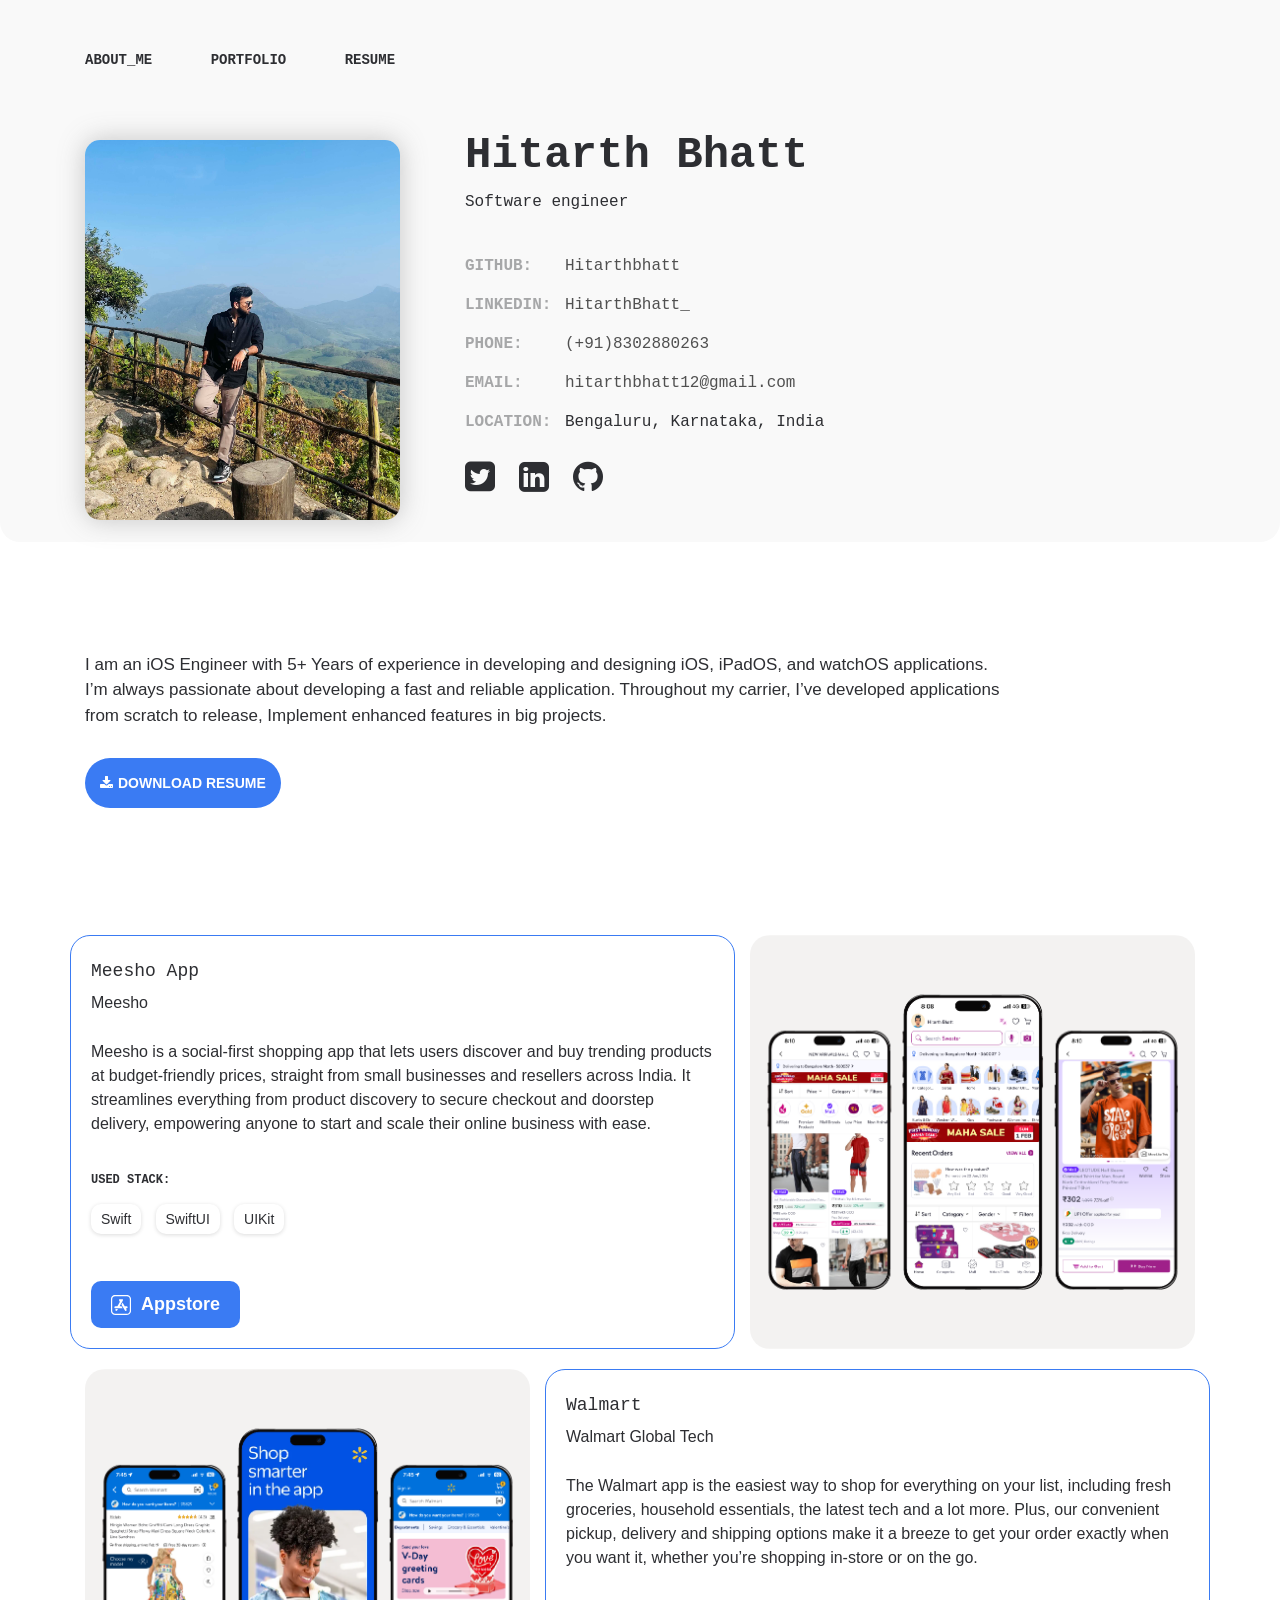
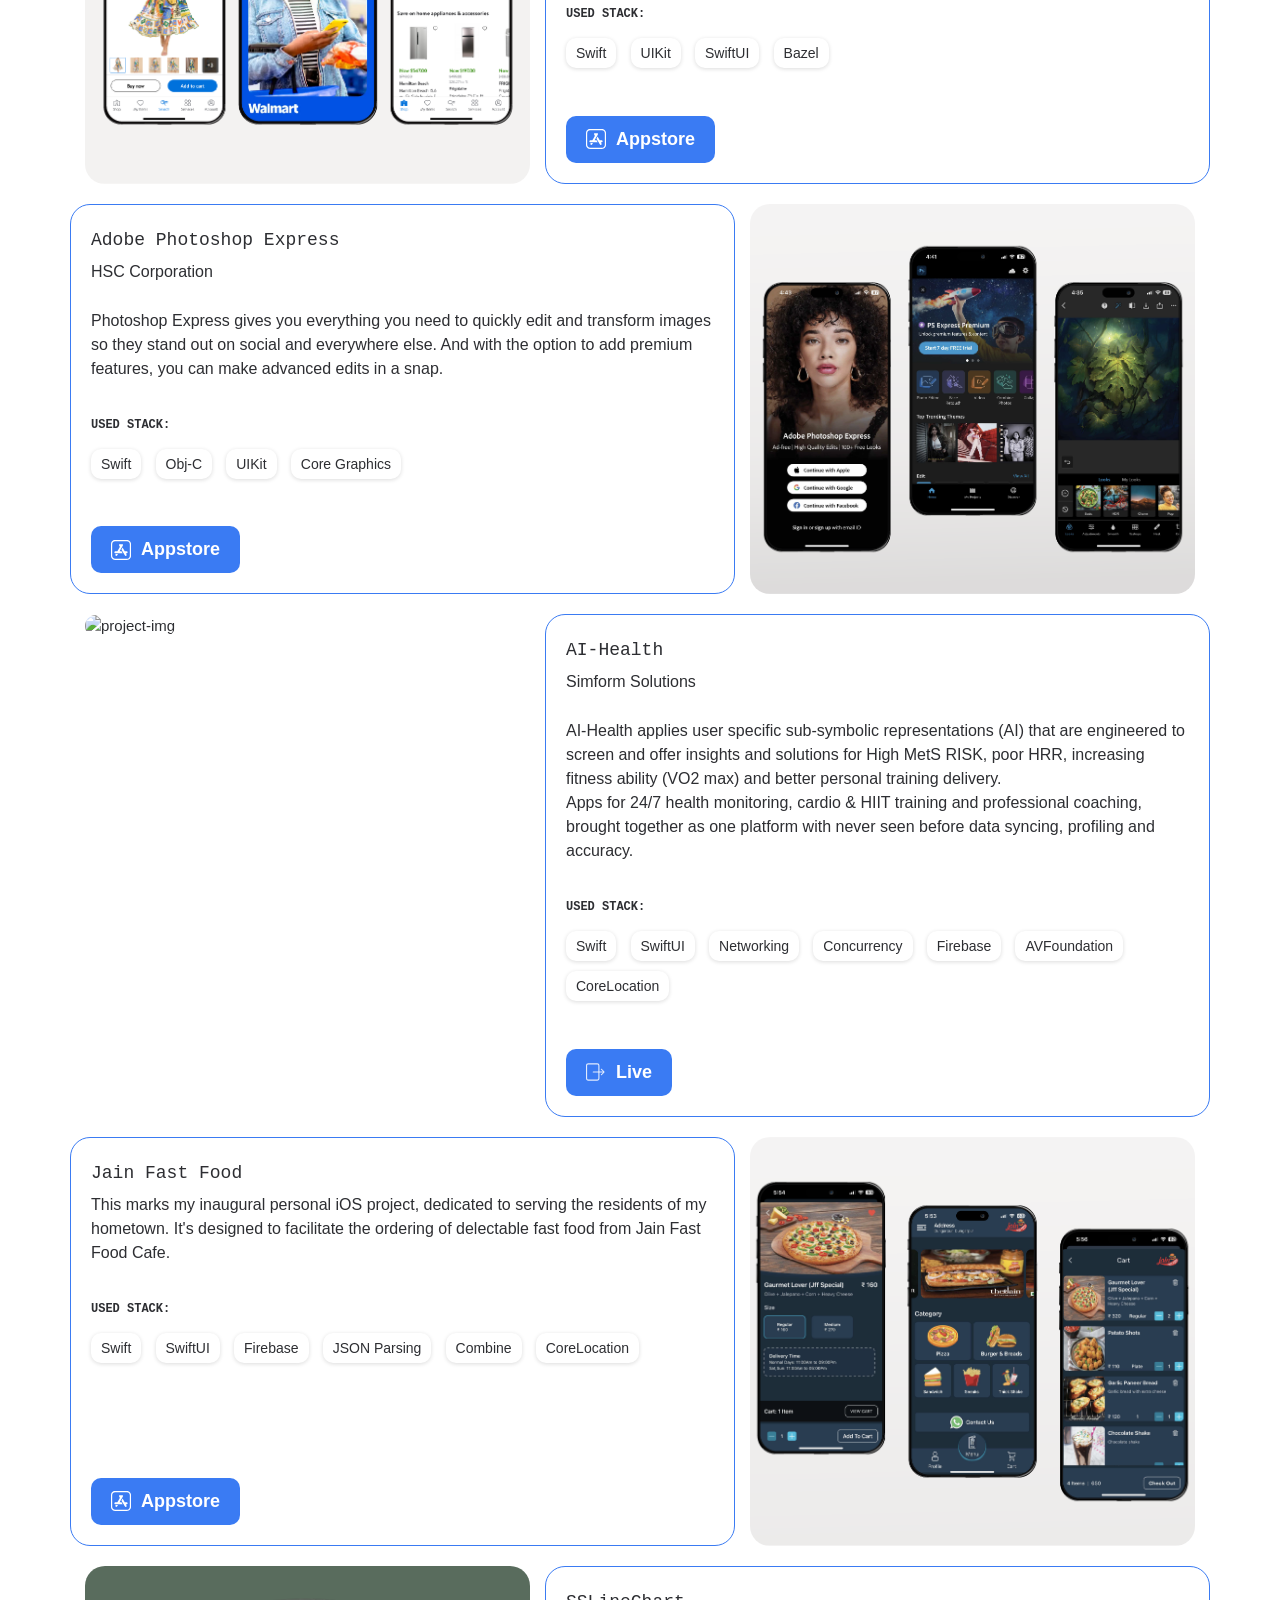
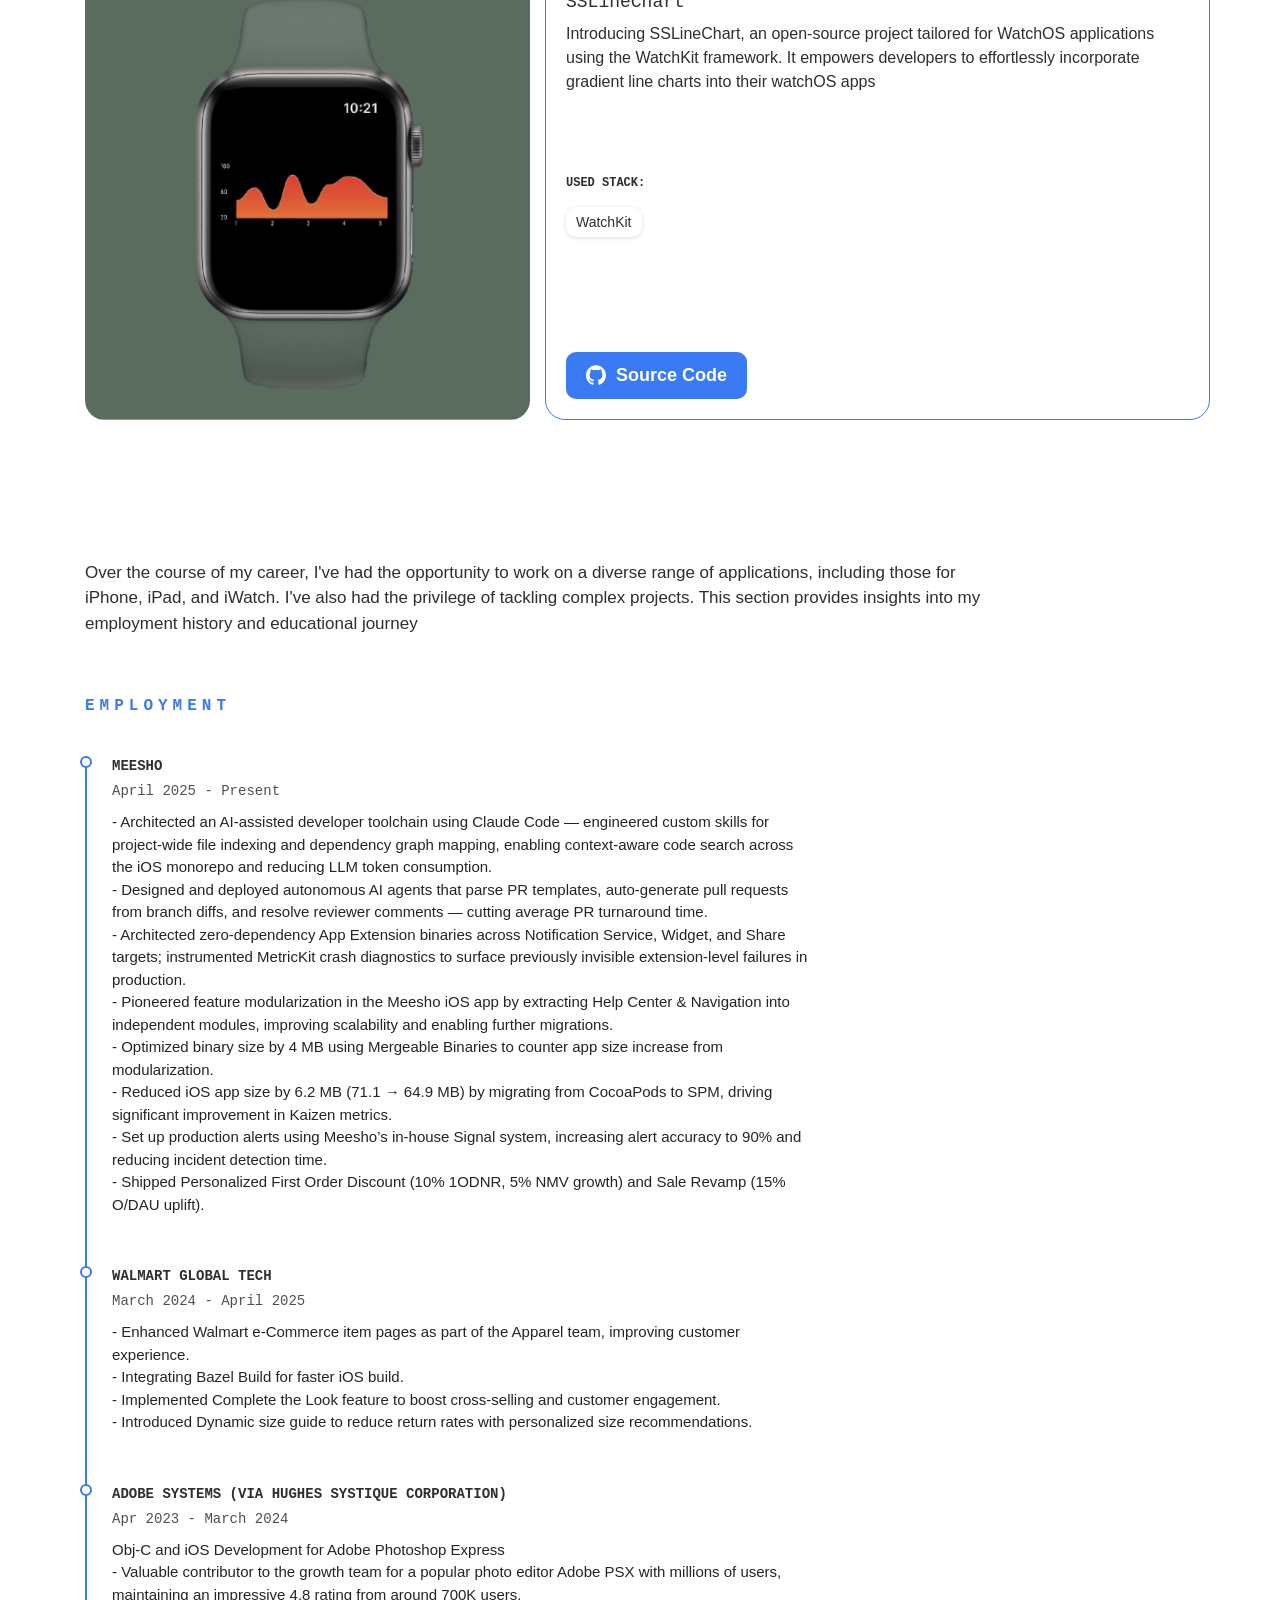
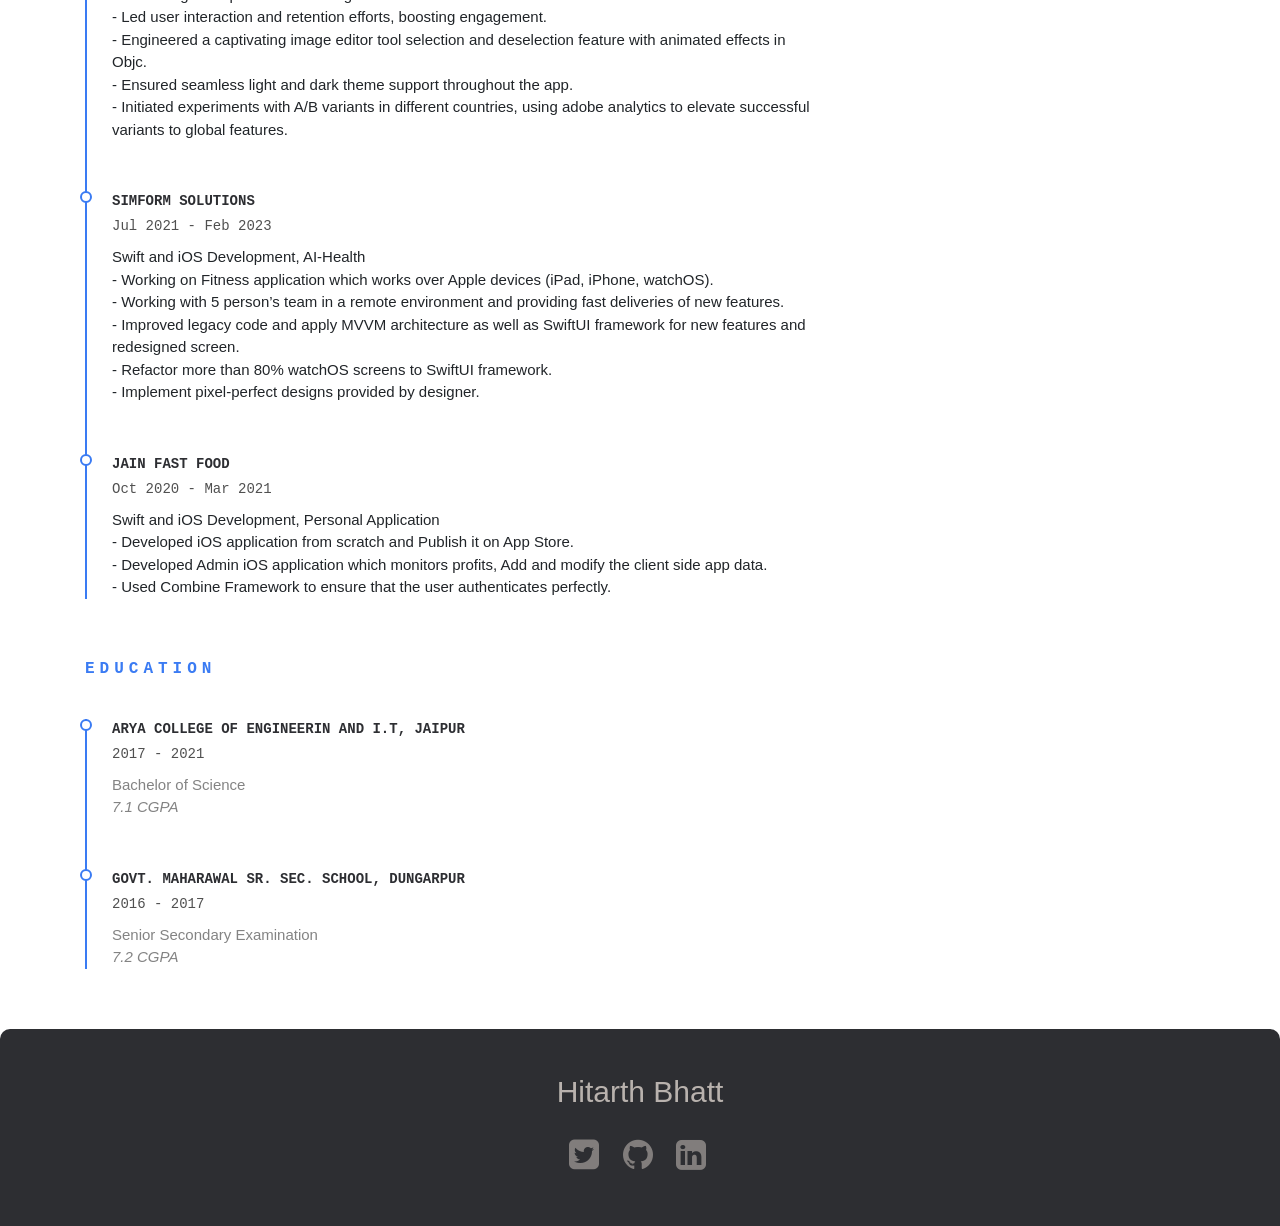
==== index.html @ 7f1b5679 "Updating experiance" ====
<!DOCTYPE html>
<html lang="en">
    
    <head>
        <meta http-equiv="Content-Type" content="text/html; charset=UTF-8" />
        <meta name="viewport" content="width=device-width, initial-scale=1.0" />
        <meta http-equiv="X-UA-Compatible" content="ie=edge" />
        
        <!-- Link Preview -->
        <meta property="og:title" content="Hitarth's Portfolio">
        <meta property="og:description" content="Checkout the amazing work Hitarth has done.">
        <meta property="og:image" content="https://drive.google.com/file/d/1xdBupn6spUtJqDRyj9IvNR1y2phXqPEy/view?usp=sharing">
        <meta name="keywords" content="Swift, iOS Apps,Developer,Software">


        <title>Hitarth Bhatt | Portfolio</title>
        <link rel="stylesheet" href="css/style.css" />
        <link href="css/font-faces.css" rel="stylesheet" />
        <link rel="stylesheet" href="css/normalize.css" />
        <link rel="stylesheet" href="https://www.w3schools.com/w3css/4/w3.css" />
        <link rel="stylesheet" href="https://cdnjs.cloudflare.com/ajax/libs/font-awesome/4.7.0/css/font-awesome.min.css" />
        <link rel="stylesheet" href="https://maxcdn.bootstrapcdn.com/bootstrap/4.5.0/css/bootstrap.min.css" />
            
        <script src="https://ajax.googleapis.com/ajax/libs/jquery/3.5.1/jquery.min.js"></script>
        <script src="https://cdnjs.cloudflare.com/ajax/libs/popper.js/1.16.0/umd/popper.min.js"></script>
        <script src="https://maxcdn.bootstrapcdn.com/bootstrap/4.5.0/js/bootstrap.min.js"></script>
    </head>
    
    
    
    <body style="background-color: white">
        
        <!--Main menu-->
        <div class="menu" style="background-color: #F9F9F9">
            <div class="container">
                <div class="row">
                    <div class="menu__wrapper d-none d-lg-block col-md-12">
                        <nav class="">
                            <ul>
                                <li><a href="#hello">About_me</a></li>
                                <li><a href="#portfolio">Portfolio</a></li>
                                <li><a href="#resume">Resume</a></li>
                            </ul>
                        </nav>
                    </div>
                    <div class="menu__wrapper col-md-12 d-lg-none">
                        <button type="button" class="menu__mobile-button">
                            <span><i class="fa fa-bars" aria-hidden="true"></i></span>
                        </button>
                    </div>
                </div>
            </div>
        </div>
        <!--Main menu-->
        
        <!-- Mobile menu -->
        <div class="mobile-menu d-lg-none">
            <div class="container">
                <div class="mobile-menu__close">
                    <span><i class="fa fa-close" aria-hidden="true"></i></span>
                </div>
                <nav class="mobile-menu__wrapper">
                    <ul>
                        <li><a href="#hello">About_Me</a></li>
                        <li><a href="#resume">Resume</a></li>
                        <li><a href="#portfolio">Portfolio</a></li>
                    </ul>
                </nav>
            </div>
        </div>
        <!-- Mobile menu -->
        
        <!--Header-->
        <header class="main-header" style="background-color: #F9F9F9">
            <div class="container">
                <div class="row personal-profile">
                    <div class="col-md-4 personal-profile__avatar">
                        <img class="" src="images/ProfilePic.jpg" alt="avatar">
                    </div>
                    <div class="col-md-8">
                        <p class="personal-profile__name">Hitarth Bhatt</p>
                        <p class="personal-profile__work">Software engineer</p>
                        <div class="personal-profile__contacts">
                            <dl class="contact-list contact-list__opacity-titles">
                                <dt>GitHub:</dt>
                                <dd><a href="https://github.com/Hitarthbhatt" target="_blank">Hitarthbhatt</a></dd>
                                <dt>LinkedIn:</dt>
                                <dd><a href="https://www.linkedin.com/in/hitarth-bhatt/" target="_blank">HitarthBhatt_</a>
                                </dd>
                                <dt>Phone:</dt>
                                <dd><a href="tel:+918302880263">(+91)8302880263</a></dd>
                                <!-- <dd><a href="iMessage://+918302880263">+91 8302880263</a></dd> -->
                                <dt>Email:</dt>
                                <dd><a href="mailto:hitarthbhatt12@gmail.com">hitarthbhatt12@gmail.com</a></dd>
                                <dt>Location:</dt>
                                <dd>Bengaluru, Karnataka, India</dd>
                            </dl>
                        </div>
                        <p class="personal-profile__social">
                        <a href="https://twitter.com/HitarthBhatt10" target="_blank"><i class="fa fa-twitter-square"></i></a>
                        <a href="https://www.linkedin.com/in/hitarth-bhatt/" target="_blank"><i class="fa fa-linkedin-square"></i></a>
                        <a href="https://github.com/Hitarthbhatt" target="_blank"><i class="fa fa-github"></i></a>
                        </p>
                    </div>
                </div>
            </div>
        </header>
        <!--Header-->
        
        <!--Hello-->
        <section id="hello" class="container section">
            <div class="row">
                <div class="col-md-10">
                    <h2 id="hello_header" class="section__title" style="text-indent: 0px;">AboutMe_</h2>
                    <p class="section__description">
                    I am an iOS Engineer with 5+ Years of experience in developing and designing iOS, iPadOS, and watchOS applications. I’m always passionate about developing a fast and reliable application. Throughout my carrier, I’ve developed applications from scratch to release, Implement enhanced features in big projects.
                    </p>
                    <a href="resume/HitarthResume.pdf" target="_blank" class="section_btn site-btn"><span><i class="fa fa-download" aria-hidden="true"></i></span>Download Resume</a>
                </div>
            </div>
        </section>
        <!--Hello-->
        
        <!--Portfolio-->
        <section id="portfolio" class="container section">
            
            <div class="row">
                <div class="col-md-12">
                    <h2 id="portfolio_header" class="section__title" style="text-indent: -9999px;">Experience_</h2>
                </div>
            </div>
            
            <div class="portfolio-cards">
                
                <!-- iOS Apps -->

                <!-- Meesho -->
                <div class="row project-card" data-toggle="modal" data-target="#Meesho" data-portfolio-tag="iOS Apps">
                    <div class="col-md-6 col-lg-7 project-card__info">
                        <h3 class="project-card__title">Meesho App</h3>
                        <h4 class="project-card__subtitle">Meesho</h4>
                        <p class="project-card__description">
                        Meesho is a social-first shopping app that lets users discover and buy trending products at budget-friendly prices, straight from small businesses and resellers across India. It streamlines everything from product discovery to secure checkout and doorstep delivery, empowering anyone to start and scale their online business with ease.
                        </p>
                        <p class="project-card__stack">Used stack:</p>
                        <ul class="tags">
                            <li>Swift</li>
                            <li>SwiftUI</li>
                            <li>UIKit</li>
                        </ul>
                        <br>
                        <a href="https://apps.apple.com/in/app/meesho-online-shopping/id1457958492" class="projectButton">
                            <img class="buttonIcon" src="./images/AppleIcon.svg">
                            <span class="buttonTitle">Appstore</span>
                        </a>
                    </div>
                    <div class="col-md-6 col-lg-5 project-card__img">
                        <img class="" src="./images/Meesho.png" alt="project-img">
                    </div>
                </div>
                
                <!-- Walmart -->
                <div class="row project-card" data-toggle="modal" data-target="#AdobePSX" data-portfolio-tag="iOS Apps">
                    <div class="col-md-6 col-lg-5 project-card__img">
                        <img class="" src="./images/Walmart.png" alt="project-img">
                    </div>
                    <div class="col-md-6 col-lg-7 project-card__info">
                        <h3 class="project-card__title">Walmart</h3>
                        <h4 class="project-card__subtitle">Walmart Global Tech</h4>
                        <p class="project-card__description">
                            The Walmart app is the easiest way to shop for everything on your list, including fresh groceries, household essentials, the latest tech and a lot more. Plus, our convenient pickup, delivery and shipping options make it a breeze to get your order exactly when you want it, whether you’re shopping in-store or on the go.
                        </p>
                        <p class="project-card__stack">Used stack:</p>
                        <ul class="tags">
                            <li>Swift</li>
                            <li>UIKit</li>
                            <li>SwiftUI</li>
                            <li>Bazel</li>
                        </ul>
                        <br>
                        <a href="https://apps.apple.com/us/app/walmart-shopping-savings/id338137227" class="projectButton">
                            <img class="buttonIcon" src="./images/AppleIcon.svg">
                            <span class="buttonTitle">Appstore</span>
                        </a>
                    </div>
                </div>

                <!-- Adobe -->
                <div class="row project-card" data-toggle="modal" data-target="#AdobePSX" data-portfolio-tag="iOS Apps">
                    <div class="col-md-6 col-lg-7 project-card__info">
                        <h3 class="project-card__title">Adobe Photoshop Express</h3>
                        <h4 class="project-card__subtitle">HSC Corporation</h4>
                        <p class="project-card__description">
                        Photoshop Express gives you everything you need to quickly edit and transform images so they stand out on social
                        and everywhere else. And with the option to add premium features, you can make advanced edits in a snap.
                        </p>
                        <p class="project-card__stack">Used stack:</p>
                        <ul class="tags">
                            <li>Swift</li>
                            <li>Obj-C</li>
                            <li>UIKit</li>
                            <li>Core Graphics</li>
                        </ul>
                        <br>
                        <a href="https://apps.apple.com/us/app/photoshop-express-photo-editor/id331975235" class="projectButton">
                            <img class="buttonIcon" src="./images/AppleIcon.svg">
                            <span class="buttonTitle">Appstore</span>
                        </a>
                    </div>
                    <div class="col-md-6 col-lg-5 project-card__img">
                        <img class="" src="./images/Adobe.png" alt="project-img">
                    </div>
                </div>
                
                <div class="row project-card" data-toggle="modal" data-target="#AI-Health" data-portfolio-tag="iOS Apps">
                    <div class="col-md-6 col-lg-5 project-card__img">
                        <img class="" src="https://images.squarespace-cdn.com/content/v1/611bf35a90d6de165e231968/d725dbf7-22ac-4251-8912-f25358667407/Branding-Final44444.jpg?format=2500w" alt="project-img">
                    </div>
                    <div class="col-md-6 col-lg-7 project-card__info">
                        <h3 class="project-card__title">AI-Health</h3>
                        <h4 class="project-card__subtitle">Simform Solutions</h4>
                        <p class="project-card__description">
                            AI-Health applies user specific sub-symbolic representations (AI) that are engineered to screen and offer insights and solutions for High MetS RISK, poor HRR, increasing fitness ability (VO2 max) and better personal training delivery. <br>
                            Apps for 24/7 health monitoring, cardio & HIIT training and professional coaching, brought together as one platform with never seen before data syncing, profiling and accuracy.
                        </p>
                        <p class="project-card__stack">Used stack:</p>
                        <ul class="tags">
                            <li>Swift</li>
                            <li>SwiftUI</li>
                            <li>Networking</li>
                            <li>Concurrency</li>
                            <li>Firebase</li>
                            <li>AVFoundation</li>
                            <li>CoreLocation</li>
                        </ul>
                        <br>
                        <a href="https://www.ai-health.com" class="projectButton">
                            <img class="buttonIcon" src="./images/LinkIcon.svg">
                            <span class="buttonTitle">Live</span>
                        </a>
                    </div>
                </div>
                
                <div class="row project-card" data-toggle="modal" data-target="#Jain Fast Food" data-portfolio-tag="iOS Apps">
                    <div class="col-md-6 col-lg-7 project-card__info">
                        <h3 class="project-card__title">Jain Fast Food</h3>
                        <p class="project-card__description">
                            This marks my inaugural personal iOS project, dedicated to serving the residents of my hometown. It's designed to facilitate the ordering of delectable fast food from Jain Fast Food Cafe.
                        </p>
                        <p class="project-card__stack">Used stack:</p>
                        <ul class="tags">
                            <li>Swift</li>
                            <li>SwiftUI</li>
                            <li>Firebase</li>
                            <li>JSON Parsing</li>
                            <li>Combine</li>
                            <li>CoreLocation</li>
                        </ul>
                        <br><br><br><br>
                        <a href="https://apps.apple.com/us/app/jain-fast-food/id1550106944" class="projectButton">
                            <img class="buttonIcon" src="./images/AppleIcon.svg">
                            <span class="buttonTitle">Appstore</span>
                        </a>
                    </div>
                    <div class="col-md-6 col-lg-5 project-card__img">
                        <img class="" src="./images/JainFastFood.png" alt="project-img">
                    </div>
                </div>
                
                <div class="row project-card" data-toggle="modal" data-target="#SSLineChart" data-portfolio-tag="iOS Apps">
                    <div class="col-md-6 col-lg-5 project-card__img">
                        <img class="" src="./images/SSLineChart.png" alt="project-img">
                    </div>
                    <div class="col-md-6 col-lg-7 project-card__info">
                        <h3 class="project-card__title">SSLineChart</h3>
                        <p class="project-card__description">
                            Introducing SSLineChart, an open-source project tailored for WatchOS applications using the WatchKit framework. It empowers developers to effortlessly incorporate gradient line charts into their watchOS apps
                        </p>
                        <br><br>
                        <p class="project-card__stack">Used stack:</p>
                        <ul class="tags">
                            <li>WatchKit</li>
                        </ul>
                        <br><br><br><br>
                        <a href="https://github.com/SimformSolutionsPvtLtd/SSLineChart" class="projectButton">
                            <img class="buttonIcon" src="./images/githubIcon.svg">
                            <span class="buttonTitle">Source Code</span>
                        </a>
                    </div>
                </div>
                
            </div>
        </section>
        <!--Portfolio-->
        
        <!--Resume-->
        <section id="resume" class="container section">
            <div class="row">
                <div class="col-md-10">
                    <h2 id="resume_header" class="section__title" style="text-indent: -9999px;">Resume_</h2>
                    <p class="section__description">
                        Over the course of my career, I've had the opportunity to work on a diverse range of applications, including those for iPhone, iPad, and iWatch. I've also had the privilege of tackling complex projects. This section provides insights into my employment history and educational journey
                    </p>
                </div>
            </div>
            
            <div class="row">
                <div class="col-md-8 section__resume resume-list">
                    <h3 class="resume-list_title">employment</h3>

                    <!-- Meesho -->
                    <div class="resume-list__block">
                        <p class="resume-list__block-title">Meesho</p>
                        <p class="resume-list__block-date">April 2025 ‐ Present</p>
                        <p>- Architected an AI-assisted developer toolchain using Claude Code — engineered custom skills for project-wide file indexing and dependency graph mapping, enabling context-aware code search across the iOS monorepo and reducing LLM token consumption. </p>
                        <p>- Designed and deployed autonomous AI agents that parse PR templates, auto-generate pull requests from branch diffs, and resolve reviewer comments — cutting average PR turnaround time. </p>
                        <p>- Architected zero-dependency App Extension binaries across Notification Service, Widget, and Share targets; instrumented MetricKit crash diagnostics to surface previously invisible extension-level failures in production. </p>
                        <p>- Pioneered feature modularization in the Meesho iOS app by extracting Help Center & Navigation into independent modules, improving scalability and enabling further migrations. </p>
                        <p>- Optimized binary size by 4 MB using Mergeable Binaries to counter app size increase from modularization. </p>
                        <p>- Reduced iOS app size by 6.2 MB (71.1 → 64.9 MB) by migrating from CocoaPods to SPM, driving significant improvement in Kaizen metrics. </p>
                        <p>- Set up production alerts using Meesho’s in‑house Signal system, increasing alert accuracy to 90% and reducing incident detection time. </p>
                        <p>- Shipped Personalized First Order Discount (10% 1ODNR, 5% NMV growth) and Sale Revamp (15% O/DAU uplift). </p>
                    </div>

                    <!-- Walmart -->
                    <div class="resume-list__block">
                        <p class="resume-list__block-title">Walmart Global Tech</p>
                        <p class="resume-list__block-date">March 2024 ‐ April 2025</p>
                        <p>- Enhanced Walmart e‑Commerce item pages as part of the Apparel team, improving customer experience. </p>
                        <p>- Integrating Bazel Build for faster iOS build.</p>
                        <p>- Implemented Complete the Look feature to boost cross‑selling and customer engagement.</p>
                        <p>- Introduced Dynamic size guide to reduce return rates with personalized size recommendations.</p>
                    </div>
                    
                    <!-- HSC Adobe iOS-->
                    <div class="resume-list__block">
                        <p class="resume-list__block-title">Adobe Systems (via Hughes Systique Corporation)</p>
                        <p class="resume-list__block-date">Apr 2023 ‐ March 2024</p>
                        <p> Obj-C and iOS Development for Adobe Photoshop Express </p>
                        <p>- Valuable contributor to the growth team for a popular photo editor Adobe PSX with millions of users, maintaining an impressive 4.8 rating from
                            around 700K users.</p>
                        <p>- Led user interaction and retention efforts, boosting engagement.</p>
                        <p>- Engineered a captivating image editor tool selection and deselection feature with animated effects in Objc.</p>
                        <p>- Ensured seamless light and dark theme support throughout the app.</p>
                        <p>- Initiated experiments with A/B variants in different countries, using adobe analytics to elevate successful variants to global features.</p>
                    </div>
                    
                    <!-- Simform iOS-->
                    <div class="resume-list__block">
                        <p class="resume-list__block-title">Simform Solutions</p>
                        <p class="resume-list__block-date">Jul 2021 ‐ Feb 2023</p>
                        <p> Swift and iOS Development, AI-Health </p>
                        <p>- Working on Fitness application which works over Apple devices (iPad, iPhone, watchOS).</p>
                        <p>- Working with 5 person’s team in a remote environment and providing fast deliveries of new features.</p>
                        <p>- Improved legacy code and apply MVVM architecture as well as SwiftUI framework for new features and redesigned screen.</p>
                        <p>- Refactor more than 80% watchOS screens to SwiftUI framework.</p>
                        <p>- Implement pixel‐perfect designs provided by designer.</p>
                    </div>

                    <!-- Freelance iOS-->
                    <div class="resume-list__block">
                        <p class="resume-list__block-title">Jain Fast Food</p>
                        <p class="resume-list__block-date">Oct 2020 ‐ Mar 2021</p>
                        <p> Swift and iOS Development, Personal Application </p>
                        <p>- Developed iOS application from scratch and Publish it on App Store.</p>
                        <p>- Developed Admin iOS application which monitors profits, Add and modify the client side app data.</p>
                        <p>- Used Combine Framework to ensure that the user authenticates perfectly.</p>
                    </div>
                </div>
            </div>
            
            <div class="row">
                <div class="col-md-8 section__resume resume-list">
                    <h3 class="resume-list_title">education</h3>
                    <!--Resume-->
                    
                    <!--Bachelors-->
                    <div class="resume-list__block">
                        <p class="resume-list__block-title">Arya College Of Engineerin And I.T, Jaipur</p>
                        <p class="resume-list__block-date">2017 - 2021</p>
                        <p class="resume-list__block-percentage">
                        Bachelor of Science<br>
                        <i>7.1 CGPA</i>
                        </p>
                    </div>
                    
                    <!--Senior Secondary-->
                    <div class="resume-list__block">
                        <p class="resume-list__block-title">Govt. Maharawal Sr. Sec. School, Dungarpur</p>
                        <p class="resume-list__block-date">2016 - 2017</p>
                        <p class="resume-list__block-percentage">
                        Senior Secondary Examination <br>
                        <i>7.2 CGPA</i>
                        </p>
                    </div>
                </div>
            </div>
            
            
        </section>
        <!--Resume-->
        
        
        <!-- Footer -->
        <div class="footer-bottom-section">
            <div class="section">
                <div class="footer">
                    <p>Hitarth Bhatt</p>
                    <p class="personal-profile__social">
                    <a href="https://twitter.com/HitarthBhatt10" target="_blank"><i class="fa fa-twitter-square"></i></a>
                    <a href="https://github.com/Hitarthbhatt" target="_blank"><i class="fa fa-github"></i></a>
                    <a href="https://www.linkedin.com/in/hitarth-bhatt/" target="_blank"><i class="fa fa-linkedin-square"></i></a>
                    </p>
                </div>
            </div>
        </div>
        <!-- Footer -->
        
        <script src="js/min/jquery.waypoints.min.js"></script>
        <script src="js/min/mbclicker.min.js"></script>
        
        <script src="js/menu.js"></script>
        <script src="js/section.js"></script>
        <script src="js/portfolio-filter.js"></script>
        <script src="js/mobile-menu.js"></script>
        <script src="js/site-btn.js"></script>
        
    </body>
    
</html>
---- css/style.css ----
@charset "UTF-8";
html {
    box-sizing: border-box
}

*,
:after,
:before {
    box-sizing: inherit
}

html {
    -ms-overflow-style: scrollbar;
    -webkit-tap-highlight-color: transparent
}

body {
    font-family: Roboto, sans-serif;
    font-size: 18px;
    font-weight: 400;
    line-height: 30px;
    color: #555
}

hr,
ol,
ul {
    margin: 0
}

ol,
ul {
    padding: 0;
    list-style: none
}

a {
    color: #434D47;
    transition: all .3s;
    position: relative;
    text-decoration: none;
    cursor: pointer
}

a:focus,
a:hover,
a a:active {
    color: #434D47;
    text-decoration: underline
}


/* || ---------- GENERAL NAV ---------- */

nav {
    font-size: 12px;
    line-height: 18px;
    font-family: Roboto Mono, monospace;
    text-transform: uppercase;
    font-weight: 700;
    margin-bottom: 30px
}

nav ul li {
    display: inline-block
}

nav ul li a {
    padding-right: 50px;
    color: #999
}

nav ul li a:after {
    content: "";
    position: absolute;
    width: 7px;
    height: 2px;
    bottom: 0;
    right: 42px;
    opacity: 0;
    transition: background .3s;
}

nav ul li a:hover {
    text-decoration: none;
    transition: all .15s;
    color: #6d56c1
}

nav ul li a:hover:after {
    opacity: 1
}

/* || ---------- GENERAL Button ---------- */

button,
input[type=button] {
    padding: 0;
    margin: 0
}


/* || ---------- PROFILE ---------- */

.personal-profile {
    color: rgb(45, 46, 50);
    font-family: Roboto Mono, monospace;
    padding-top: 90px
}

.personal-profile .personal-profile__avatar img {
    border-radius: 15px;
    box-shadow: 0 0 27px rgba(96, 96, 96, .34);
    width: 90%;
    height: 380px;
    -o-object-fit: cover;
    object-fit: cover;
    margin-top: 10px;
    position: relative;
    top: 40px
}

.personal-profile .personal-profile__name {
    font-size: 44px;
    line-height: 50px;
    font-weight: 700;
    margin-top: 40px;
    margin-bottom: 10px
}

.personal-profile .personal-profile__work {
    font-size: 16px;
    line-height: 24px;
    margin-bottom: 40px
}

.personal-profile .personal-profile__contacts {
    margin-bottom: 20px
}

.personal-profile .personal-profile__social {
    margin-bottom: 35px
}

.personal-profile .personal-profile__social a {
    font-size: 35px;
    margin-right: 15px;
    opacity: 1;
    color: #2d2e32!important;
}

.personal-profile .personal-profile__social a:hover {
    opacity: 1;
    color: #3a7bf3!important;
}


/* || ---------- MAIN HEADER ---------- */

.main-header {
    height: 100%;
    background-repeat: no-repeat;
    background-position: 50%;
    background-size: cover;
    position: relative;
    margin-bottom: 20px;
    background-position-y: 0%;
    border-radius: 20px;
}

.main-header:before {
    height: 100%;
    left: 0;
    right: 0;
    position: absolute;
    content: "";
    z-index: 0
}



/* || ---------- CONTACT DETAILS LIST ---------- */

.contact-list {
    font-size: 16px;
    line-height: 24px;
    font-family: Roboto Mono, monospace
}

.contact-list dt {
    float: left;
    font-weight: bold;
    text-transform: uppercase
}

.contact-list dd {
    padding-left: 100px;
    margin-bottom: 15px
}

.contact-list dd a {
    color: #505050;
}

.contact-list.contact-list__opacity-titles dt {
    opacity: .4;
    color: #2d2e32
}


/* || ---------- SECTION ---------- */

.section {
    padding-top: 40px;
    padding-bottom: 30px
}

.section .section__title {
    margin-bottom: 30px;
    font-size: 26px;
    line-height: 20px;
    color: #3a7bf3;
    font-family: Roboto Mono, monospace
}

.section .section__description {
    margin-bottom: 30px;
    font-size: 17px;
    color: #2d2e32;
}


/* || ---------- DOWNLOAD BUTTON ---------- */

.site-btn {
    background-color: #3a7bf3;
    height: 50px;
    border-radius: 25px;
    font-size: 14px;
    line-height: 20px;
    text-transform: uppercase;
    padding: 15px;
    min-width: 170px;
    text-align: center;
    display: inline-block;
    color: white!important;
    font-weight: 600;
    overflow: hidden
}

.site-btn span {
    height: 14px;
    margin-top: -5px;
    margin-right: 5px
}

.site-btn:focus,
.site-btn:hover {
    background-color: black;
    text-decoration: none
}

.site-btn.site-btn--form {
    width: 100%;
    border: none!important;
    box-shadow: 0 1px 29px rgba(0, 0, 0, .16);
    position: relative
}

.site-btn.site-btn--form:hover {
    background-color: #434D47!important
}

.site-btn.site-btn--form:active,
.site-btn.site-btn--form:focus {
    box-shadow: none!important
}

/* || ---------- PROJECT BUTTON ---------- */

.projectButton {
    display: inline-flex;
    align-items: center;
    border-radius: 10px;
    background-color: #3a7bf3;
    padding: 10px 20px;
    color: white !important;
    text-decoration: none;
    font-size: 18px;
    cursor: pointer;
    transition: background-color 0.3s ease;
    overflow: none;
}

.projectButton:focus,
.projectButton:hover {
    background-color: black;
    text-decoration: none
}

.buttonIcon {
    width: 20px;
    height: 20px;
    margin-right: 10px;
}

.buttonTitle {
    font-weight: bold;
}

/* || ---------- BIG MENU ---------- */

.menu {
    position: fixed;
    padding: 0;
    height: 0;
    top: 0;
    z-index: 100;
    width: 100%;
    height: 70px;
    transition: all .5s
}

.menu .menu__wrapper {
    z-index: 1;
    margin-top: 50px;
    transition: all .3s;
}

.menu .menu__wrapper nav {
    font-size: 14px;
    line-height: 20px;
    font-family: Roboto Mono, monospace;
    text-transform: uppercase;
    font-weight: 700
}

.menu .menu__wrapper nav a {
    color: #2d2e32;
    opacity: 1
}

.menu .menu__wrapper nav a:hover {
    opacity: .5;
}

.menu .menu__wrapper nav a:after {
    background: #DCD4CD
}

.menu .menu__mobile-button {
    color: #2d2e32;
    opacity: .5;
    transition: all .3s;
    background-color: transparent;
    border: none;

    /* font-size:30px; */
}

.menu .menu__mobile-button:hover {
    opacity: 1
}

.menu.menu--active {
    background-color: #DCD4CD;
    box-shadow: 0 5px 8px 0 rgba(0, 0, 0, .14)
}

.menu.menu--active .menu__wrapper {
    margin-top: 25px
}

.menu.menu--active .menu__wrapper a {
    color: #2d2e32!important;
    opacity: 1
}

.menu.menu--active .menu__wrapper a:hover {
    color: #434D47!important
}

.menu.menu--active .menu__wrapper a:after {
    background: #434D47!important
}

.menu.menu--active .menu__mobile-button {
    color: #3a7bf3!important;
    opacity: .9;
    margin-top: -5px;
    transition: all .3s;
    background-color: transparent;
    border: none
}

.menu.menu--active .menu__mobile-button:hover {
    color: #434D47!important;
    opacity: 1
}

.menu.menu--active .menu__mobile-button:after {
    background: #6d56c1!important
}




/* || ---------- MOBILE MENU ---------- */

.mobile-menu {
    position: fixed;
    top: 20px;
    left: 0;
    width: 0;
    height: 0;
    overflow: hidden;
    text-align: center;
    z-index: 9999;
    transition: all .3s ease;
    padding: 0;
    background-color: rgba(0, 0, 0, .8);
    opacity: 0
}

.mobile-menu.active {
    height: 100%;
    width: 100%;
    top: 0;
    opacity: 1
}

.mobile-menu .mobile-menu__wrapper {
    height: 100%;
    overflow: auto;
    font-size: 14px;
    line-height: 20px;
    font-family: Roboto Mono, monospace;
    text-transform: uppercase;
    font-weight: 700;
    margin-top: 60px
}

.mobile-menu .mobile-menu__wrapper ul {
    padding: 30px 0;
    margin: 0;
    display: -webkit-box;
    display: -ms-flexbox;
    display: flex;
    -webkit-box-orient: vertical;
    -webkit-box-direction: normal;
    -ms-flex-direction: column;
    flex-direction: column;
    -webkit-box-pack: center;
    -ms-flex-pack: center;
    justify-content: center;
    min-height: 100%
}

.mobile-menu .mobile-menu__wrapper ul li {
    list-style: none;
    padding: 6px 0
}

.mobile-menu .mobile-menu__wrapper ul li a {
    color: #DCD4CD;
    display: inline-block;
    padding: 11px;
    position: relative
}

.mobile-menu .mobile-menu__wrapper ul li a:hover {
    opacity: 1;
    text-decoration: none
}

.mobile-menu .mobile-menu__wrapper ul li a:after {
    background: #DCD4CD;
    bottom: 14px;
    right: 1px
}

.mobile-menu .mobile-menu__close {
    color: #DCD4CD;
    transition: all .3s;
    position: absolute;
    top: 50px;
    background-color: transparent;
    border: none
}

.mobile-menu.mobile-menu--active .mobile-menu__close {
    top: 25px!important
}



/* || ---------- PROJECT CARD ---------- */


.tags li { /* stack tags */
    display: inline-block;
    font-size: 14px;
    line-height: 20px;
    background-color: white;
    box-shadow: 0 1px 4px rgba(0, 0, 0, .14);
    padding: 5px 10px;
    margin-right: 10px;
    margin-bottom: 10px;
    border-radius: 10px
}

.project-card {
    margin-bottom: 20px;
    margin-right: 0;
    color: #2d2e32;
    background-color: transparent;
}

.project-card .project-card__img img {
    width: 100%;
    height: 100%;
    object-fit: cover;
    border-radius: 20px;
}

.project-card .project-card__info {
    border: 1px solid #3a7bf3;
    padding: 20px 20px 20px 20px;
    border-radius: 20px;
}

.project-card .project-card__title {
    font-size: 18px;
    line-height: 30px;
    font-family: Roboto Mono, monospace;
    /* text-transform: uppercase; */
    margin-bottom: 5px;

}

.project-card__subtitle {
    font-size: 16px;
    line-height: 24px;
    margin-bottom: 25px 
}

.project-card .project-card__description {
    font-size: 16px;
    line-height: 24px;
    margin-bottom: 35px
}

.project-card .project-card__stack {
    font-family: Roboto Mono, monospace;
    font-size: 12px;
    line-height: 18px;
    font-weight: 700;
    text-transform: uppercase;
    margin-bottom: 15px
}

.project-card .project-card__link {
    margin-top: 0px;
    font-family: Roboto Mono, monospace;
    font-size: 14px;
    line-height: 20px;
    float: right
}

/* .project-card .project-card__info:hover {
    box-shadow: 0 1px 31px rgba(0, 0, 0, .09);
    cursor: pointer
} */


/* || ---------- RESUME LIST ---------- */

.resume-list {
    margin-top: 30px;
    margin-bottom: 30px
}

.resume-list .resume-list_title {
    font-family: Roboto Mono, monospace;
    font-size: 16px;
    line-height: 20px;
    letter-spacing: 5px;
    text-transform: uppercase;
    font-weight: bolder;
    color: #3a7bf3;
    margin-bottom: 40px
}

.resume-list .resume-list__block {
    border-left: 2px solid #3a7bf3;
    padding-left: 25px;
    padding-bottom: 50px
}

.resume-list .resume-list__block p {
    margin: 0;
}

.resume-list .resume-list__block:before {
    width: 12px;
    height: 12px;
    border: 2px solid #3a7bf3;
    position: absolute;
    content: "";
    border-radius: 50%;
    background-color: #fff;
    left: 10px
}

.resume-list .resume-list__block:last-child {
    padding-bottom: 0
}

.resume-list .resume-list__block-title {
    text-transform: uppercase;
    color: #2d2e32;
    font-size: 14px;
    line-height: 20px;
    font-family: Roboto Mono, monospace;
    font-weight: 700;
    padding-bottom: 5px
}

.resume-list .resume-list__block-date {
    font-family: Inconsolata, monospace;
    font-size: 14px;
    line-height: 20px;
    color: #505050;
    padding-bottom: 10px
}

.resume-list__block-percentage {
    color: #505050;
    opacity: .7;
}


/* || ---------- MAIN BACKGROUND ---------- */

.background {
    background-color: #DCD4CD;
    height: 100%;
    background-repeat: no-repeat;
    background-position: 50%;
    background-size: cover;
    position: relative;
    color: #DCD4CD
}

.background:before {
    background-color: black;
    height: 100%;
    left: 0;
    right: 0;
    position: absolute;
    content: "";
    z-index: 0
}



/* || ---------- FOOTER ---------- */

.footer-bottom-section {
    background-color: #2d2e32;
    border-radius: 10px 10px 0px 0px;
}

.footer {
    font-size: 30px;
    color: #DCD4CD;
    opacity: 0.8;
    width: 100%;
    text-align: center;
    position: relative;
}

.footer .personal-profile__social a {
    font-size: 35px;
    margin-right: 10px;
    padding-left: 5px;
    opacity: .6;
    color: #DCD4CD!important
}

.footer .personal-profile__social a:hover {
    opacity: 1
}



/* || ---------- EXPANDED PROJECT CARD ---------- */

.portfolio-modal .modal-content {
    border-radius: 0;
    background-color: #f6f5f5
}

.portfolio-modal .modal-header {
    border-bottom: 0;
    height: 70px
}


.portfolio-modal .modal-header .close {
    right: 20px;
    top: 20px;
    position: absolute;
    font-weight: 300;
    color: #999;
    font-size: 20px;
    width: 20px
}

.portfolio-modal .modal-body {
    padding: 0;
    padding-bottom: 80px
}

.portfolio-modal .portfolio-modal__title {
    font-family: Roboto Mono, monospace;
    margin-bottom: 30px
}

.portfolio-modal .portfolio-modal__img {
    width: 100%;
    margin-bottom: 30px
}

.portfolio-modal .portfolio-modal__description {
    font-size: 16px;
    line-height: 24px;
    margin-bottom: 0
}

.portfolio-modal .portfolio-modal__link {
    font-family: Roboto Mono, monospace;
    font-size: 14px;
    line-height: 20px;
    margin-top: 40px
}

.portfolio-modal .portfolio-modal__stack {
    display: -webkit-box;
    display: -ms-flexbox;
    display: flex;
    margin-top: 40px
}

.portfolio-modal .portfolio-modal__stack-title {
    font-family: Roboto Mono, monospace;
    font-size: 12px;
    line-height: 18px;
    font-weight: 700;
    text-transform: uppercase;
    margin-right: 15px;
    padding-top: 10px
}

.portfolio-menu .portfolio-menu__link--active {
    color: #434D47;
    text-decoration: none
}






/* || ---------------- MEDIA 990px ---------------- */

@media screen and (max-width:990px) {

    .main-header {
        margin-bottom: 0
    }

    .portfolio-modal .modal-header {
        height: 50px
    }

    .portfolio-modal .modal-body {
        padding: 15px;
        padding-bottom: 50px
    }

    .tags li {
        margin-bottom: 10px
    }
}




/* || ---------------- MEDIA 768px ---------------- */

@media screen and (max-width:768px) {
    .personal-profile .personal-profile__avatar {
        display: none
    }

    .section {
        padding-top: 50px;
        padding-bottom: 50px
    }

    .contacts .contacts__form {
        margin-top: 20px
    }

    .article {
        padding: 50px 30px 60px
    }
}






/* || ---------------- MEDIA 576px ---------------- */

@media screen and (max-width:576px) {
    .article {
        padding: 30px 10px 40px
    }

    .portfolio-menu a {
        padding-right: 15px
    }
    .portfolio-menu a:after {
        right: 8px
    }
}
---- css/font-faces.css ----
/* vietnamese */
@font-face {
  font-family: 'Inconsolata';
  font-style: normal;
  font-weight: 400;
  font-stretch: 100%;
  src: url(https://fonts.gstatic.com/s/inconsolata/v20/QldgNThLqRwH-OJ1UHjlKENVzkWGVkL3GZQmAwLYxYWI2qfdm7Lpp4U8WRL2kXWdycuJDETf.woff) format('woff');
  unicode-range: U+0102-0103, U+0110-0111, U+0128-0129, U+0168-0169, U+01A0-01A1, U+01AF-01B0, U+1EA0-1EF9, U+20AB;
}
/* latin-ext */
@font-face {
  font-family: 'Inconsolata';
  font-style: normal;
  font-weight: 400;
  font-stretch: 100%;
  src: url(https://fonts.gstatic.com/s/inconsolata/v20/QldgNThLqRwH-OJ1UHjlKENVzkWGVkL3GZQmAwLYxYWI2qfdm7Lpp4U8WRP2kXWdycuJDETf.woff) format('woff');
  unicode-range: U+0100-024F, U+0259, U+1E00-1EFF, U+2020, U+20A0-20AB, U+20AD-20CF, U+2113, U+2C60-2C7F, U+A720-A7FF;
}
/* latin */
@font-face {
  font-family: 'Inconsolata';
  font-style: normal;
  font-weight: 400;
  font-stretch: 100%;
  src: url(https://fonts.gstatic.com/s/inconsolata/v20/QldgNThLqRwH-OJ1UHjlKENVzkWGVkL3GZQmAwLYxYWI2qfdm7Lpp4U8WR32kXWdycuJDA.woff) format('woff');
  unicode-range: U+0000-00FF, U+0131, U+0152-0153, U+02BB-02BC, U+02C6, U+02DA, U+02DC, U+2000-206F, U+2074, U+20AC, U+2122, U+2191, U+2193, U+2212, U+2215, U+FEFF, U+FFFD;
}
/* cyrillic-ext */
@font-face {
  font-family: 'Roboto';
  font-style: normal;
  font-weight: 400;
  src: local('Roboto'), local('Roboto-Regular'), url(https://fonts.gstatic.com/s/roboto/v20/KFOmCnqEu92Fr1Mu72xKKTU1Kvnz.woff2) format('woff2');
  unicode-range: U+0460-052F, U+1C80-1C88, U+20B4, U+2DE0-2DFF, U+A640-A69F, U+FE2E-FE2F;
}
/* cyrillic */
@font-face {
  font-family: 'Roboto';
  font-style: normal;
  font-weight: 400;
  src: local('Roboto'), local('Roboto-Regular'), url(https://fonts.gstatic.com/s/roboto/v20/KFOmCnqEu92Fr1Mu5mxKKTU1Kvnz.woff2) format('woff2');
  unicode-range: U+0400-045F, U+0490-0491, U+04B0-04B1, U+2116;
}
/* greek-ext */
@font-face {
  font-family: 'Roboto';
  font-style: normal;
  font-weight: 400;
  src: local('Roboto'), local('Roboto-Regular'), url(https://fonts.gstatic.com/s/roboto/v20/KFOmCnqEu92Fr1Mu7mxKKTU1Kvnz.woff2) format('woff2');
  unicode-range: U+1F00-1FFF;
}
/* greek */
@font-face {
  font-family: 'Roboto';
  font-style: normal;
  font-weight: 400;
  src: local('Roboto'), local('Roboto-Regular'), url(https://fonts.gstatic.com/s/roboto/v20/KFOmCnqEu92Fr1Mu4WxKKTU1Kvnz.woff2) format('woff2');
  unicode-range: U+0370-03FF;
}
/* vietnamese */
@font-face {
  font-family: 'Roboto';
  font-style: normal;
  font-weight: 400;
  src: local('Roboto'), local('Roboto-Regular'), url(https://fonts.gstatic.com/s/roboto/v20/KFOmCnqEu92Fr1Mu7WxKKTU1Kvnz.woff2) format('woff2');
  unicode-range: U+0102-0103, U+0110-0111, U+0128-0129, U+0168-0169, U+01A0-01A1, U+01AF-01B0, U+1EA0-1EF9, U+20AB;
}
/* latin-ext */
@font-face {
  font-family: 'Roboto';
  font-style: normal;
  font-weight: 400;
  src: local('Roboto'), local('Roboto-Regular'), url(https://fonts.gstatic.com/s/roboto/v20/KFOmCnqEu92Fr1Mu7GxKKTU1Kvnz.woff2) format('woff2');
  unicode-range: U+0100-024F, U+0259, U+1E00-1EFF, U+2020, U+20A0-20AB, U+20AD-20CF, U+2113, U+2C60-2C7F, U+A720-A7FF;
}
/* latin */
@font-face {
  font-family: 'Roboto';
  font-style: normal;
  font-weight: 400;
  src: local('Roboto'), local('Roboto-Regular'), url(https://fonts.gstatic.com/s/roboto/v20/KFOmCnqEu92Fr1Mu4mxKKTU1Kg.woff2) format('woff2');
  unicode-range: U+0000-00FF, U+0131, U+0152-0153, U+02BB-02BC, U+02C6, U+02DA, U+02DC, U+2000-206F, U+2074, U+20AC, U+2122, U+2191, U+2193, U+2212, U+2215, U+FEFF, U+FFFD;
}
/* cyrillic-ext */
@font-face {
  font-family: 'Roboto Mono';
  font-style: normal;
  font-weight: 400;
  src: url(https://fonts.gstatic.com/s/robotomono/v11/L0xuDF4xlVMF-BfR8bXMIhJHg45mwgGEFl0_3vq_SeW-AJi8SJQtQ4Y.woff) format('woff');
  unicode-range: U+0460-052F, U+1C80-1C88, U+20B4, U+2DE0-2DFF, U+A640-A69F, U+FE2E-FE2F;
}
/* cyrillic */
@font-face {
  font-family: 'Roboto Mono';
  font-style: normal;
  font-weight: 400;
  src: url(https://fonts.gstatic.com/s/robotomono/v11/L0xuDF4xlVMF-BfR8bXMIhJHg45mwgGEFl0_3vq_QOW-AJi8SJQtQ4Y.woff) format('woff');
  unicode-range: U+0400-045F, U+0490-0491, U+04B0-04B1, U+2116;
}
/* greek */
@font-face {
  font-family: 'Roboto Mono';
  font-style: normal;
  font-weight: 400;
  src: url(https://fonts.gstatic.com/s/robotomono/v11/L0xuDF4xlVMF-BfR8bXMIhJHg45mwgGEFl0_3vq_R-W-AJi8SJQtQ4Y.woff) format('woff');
  unicode-range: U+0370-03FF;
}
/* vietnamese */
@font-face {
  font-family: 'Roboto Mono';
  font-style: normal;
  font-weight: 400;
  src: url(https://fonts.gstatic.com/s/robotomono/v11/L0xuDF4xlVMF-BfR8bXMIhJHg45mwgGEFl0_3vq_S-W-AJi8SJQtQ4Y.woff) format('woff');
  unicode-range: U+0102-0103, U+0110-0111, U+0128-0129, U+0168-0169, U+01A0-01A1, U+01AF-01B0, U+1EA0-1EF9, U+20AB;
}
/* latin-ext */
@font-face {
  font-family: 'Roboto Mono';
  font-style: normal;
  font-weight: 400;
  src: url(https://fonts.gstatic.com/s/robotomono/v11/L0xuDF4xlVMF-BfR8bXMIhJHg45mwgGEFl0_3vq_SuW-AJi8SJQtQ4Y.woff) format('woff');
  unicode-range: U+0100-024F, U+0259, U+1E00-1EFF, U+2020, U+20A0-20AB, U+20AD-20CF, U+2113, U+2C60-2C7F, U+A720-A7FF;
}
/* latin */
@font-face {
  font-family: 'Roboto Mono';
  font-style: normal;
  font-weight: 400;
  src: url(https://fonts.gstatic.com/s/robotomono/v11/L0xuDF4xlVMF-BfR8bXMIhJHg45mwgGEFl0_3vq_ROW-AJi8SJQt.woff) format('woff');
  unicode-range: U+0000-00FF, U+0131, U+0152-0153, U+02BB-02BC, U+02C6, U+02DA, U+02DC, U+2000-206F, U+2074, U+20AC, U+2122, U+2191, U+2193, U+2212, U+2215, U+FEFF, U+FFFD;
}
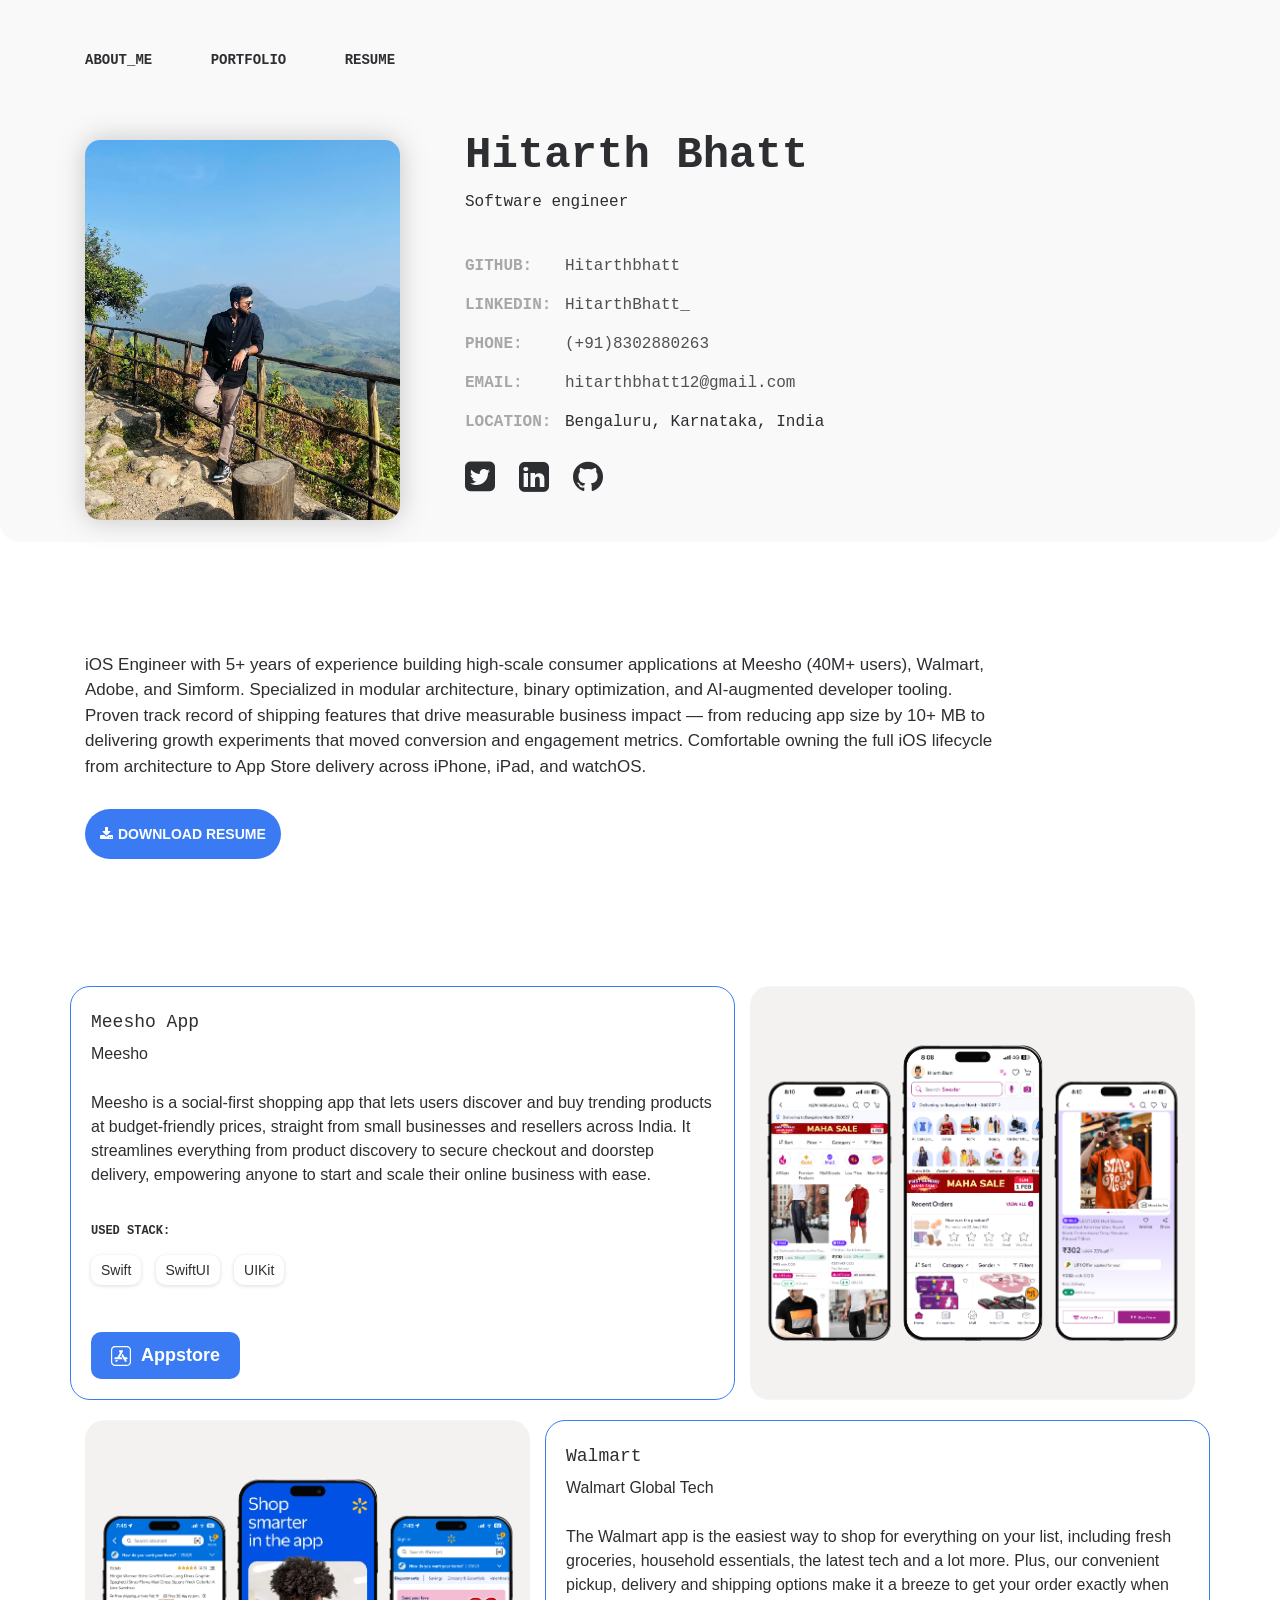
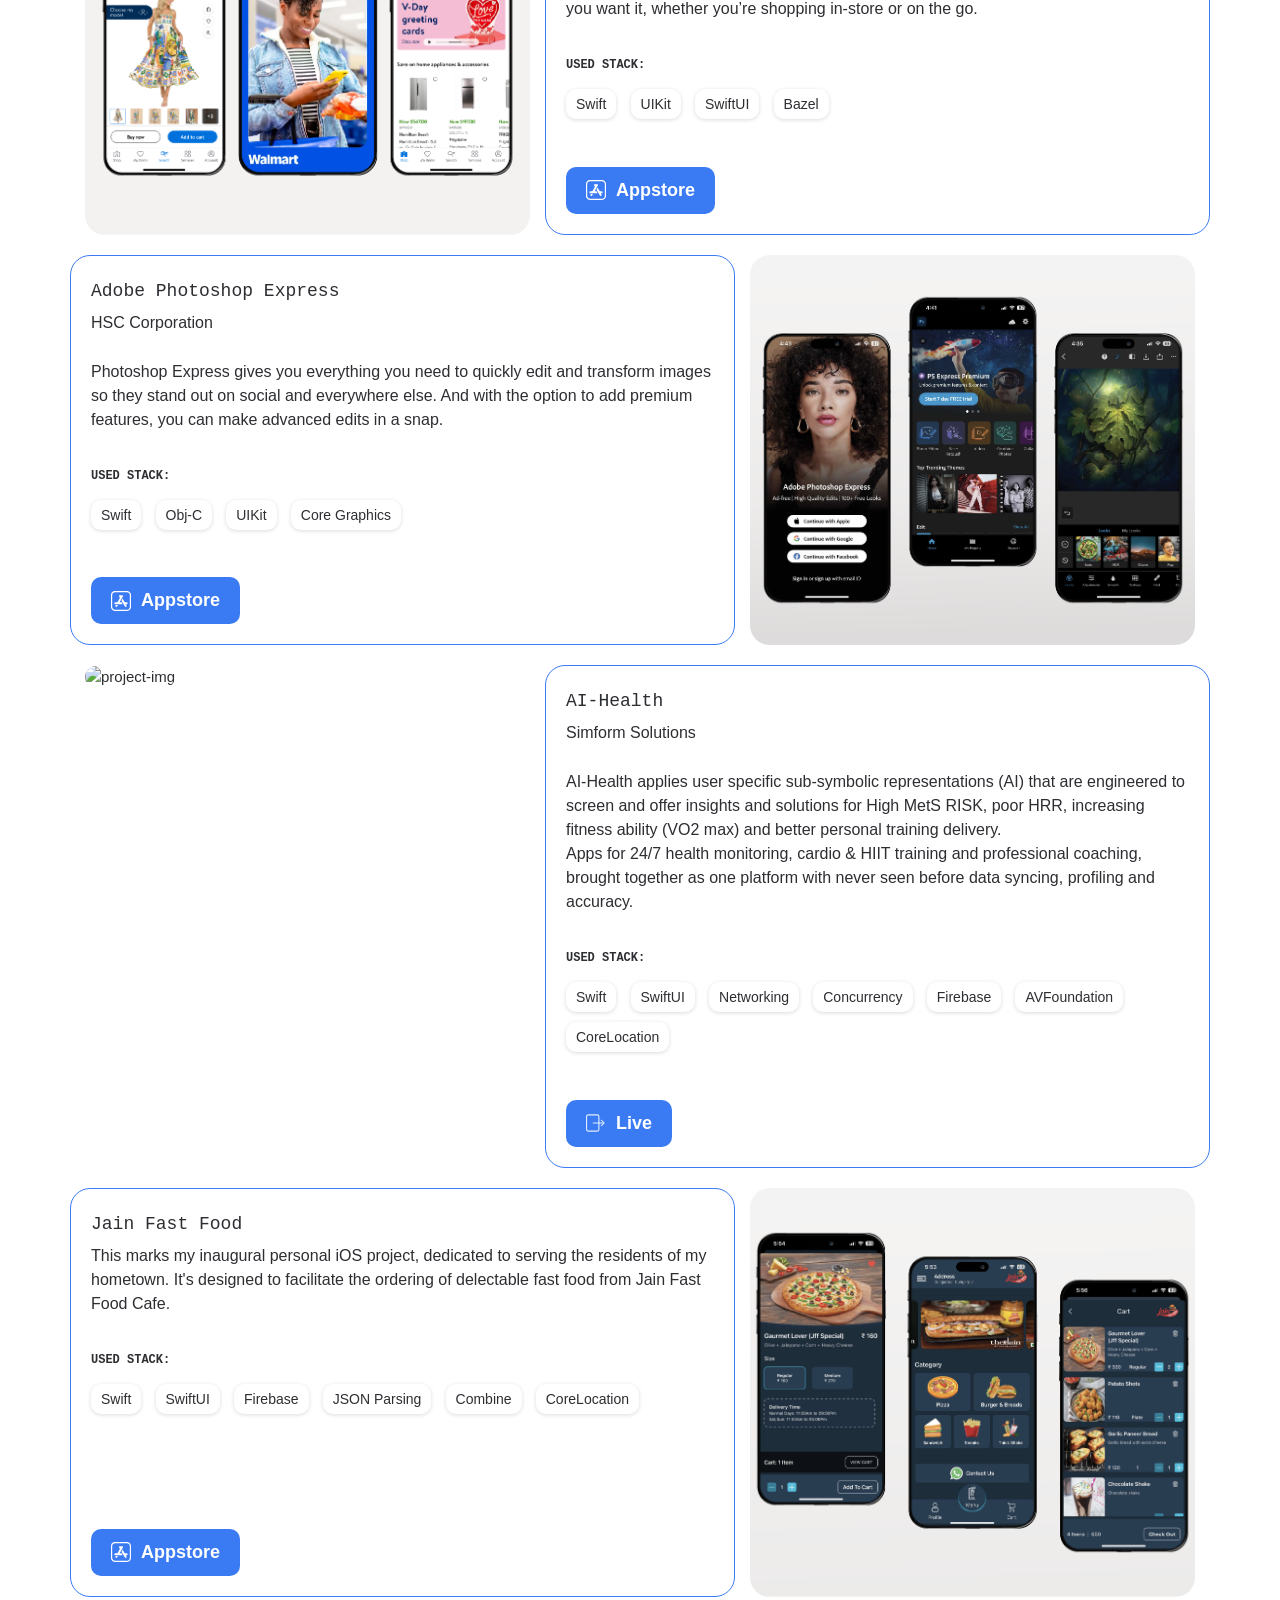
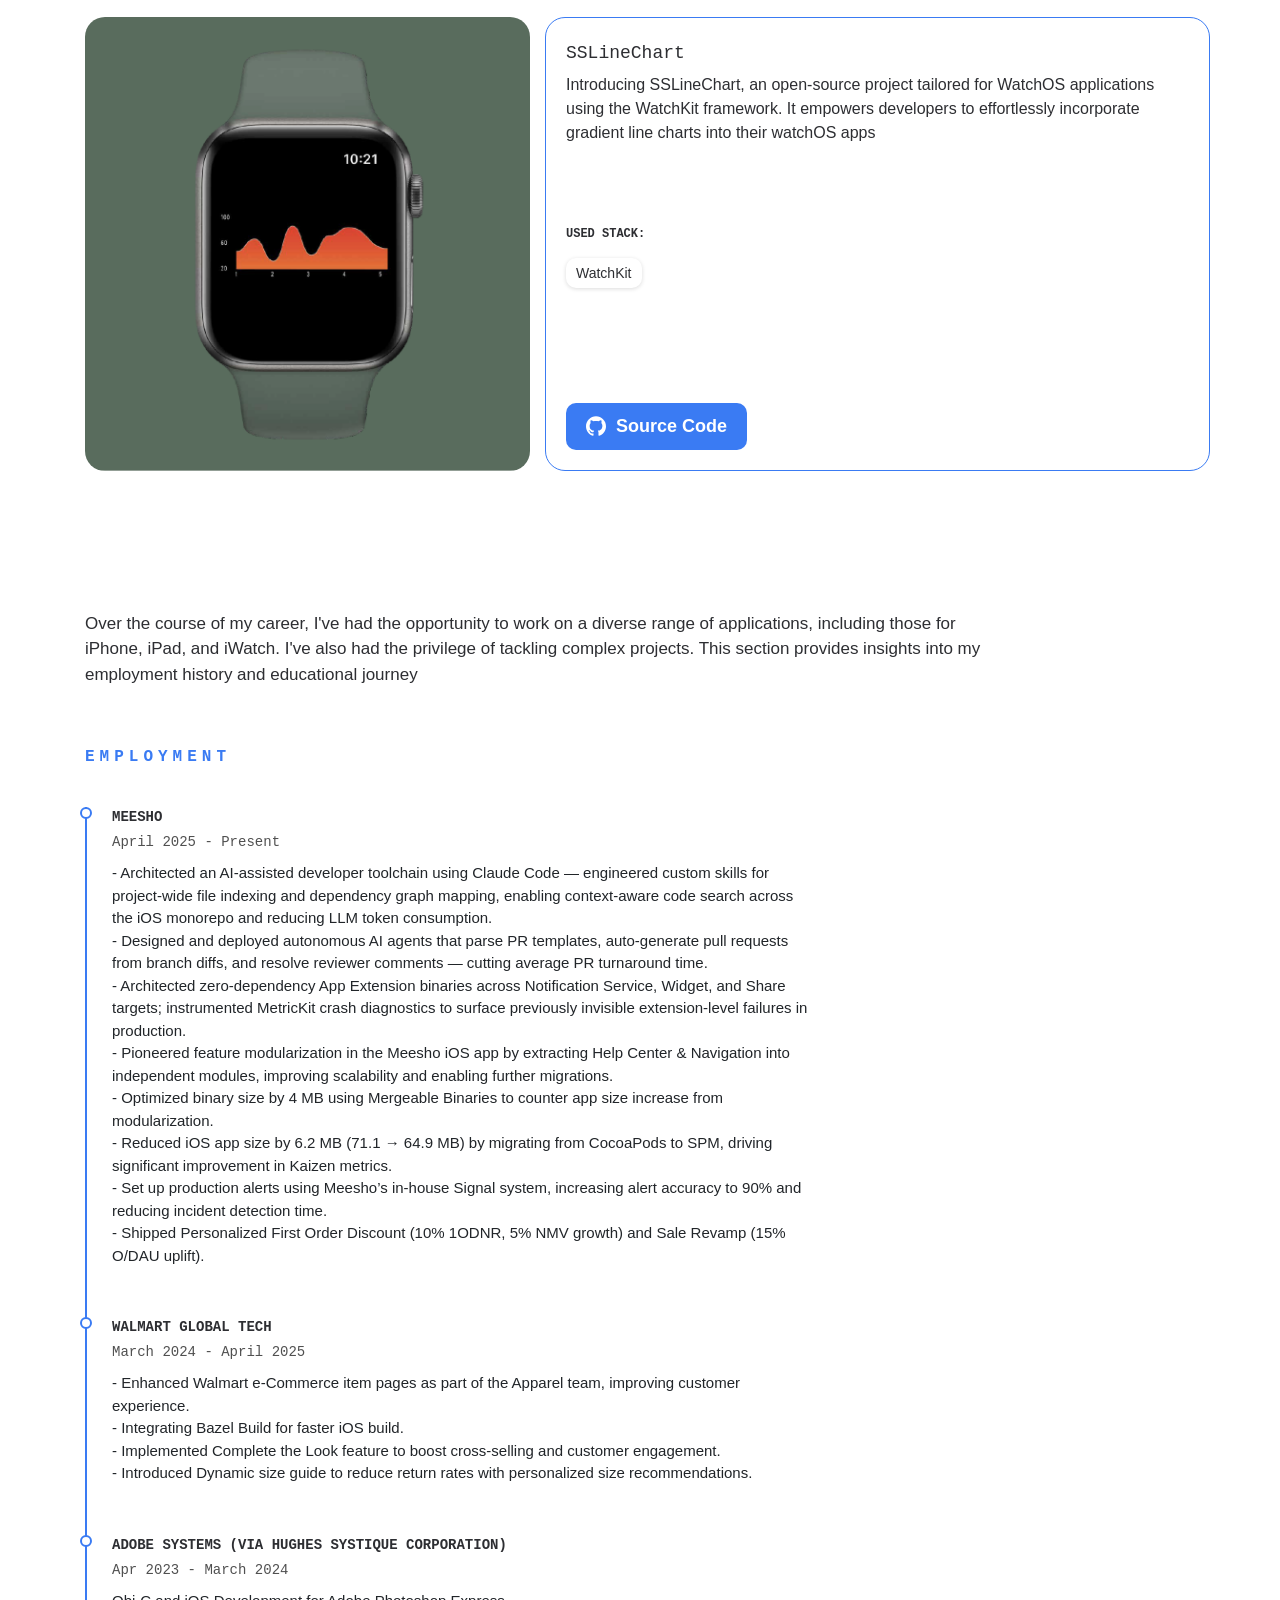
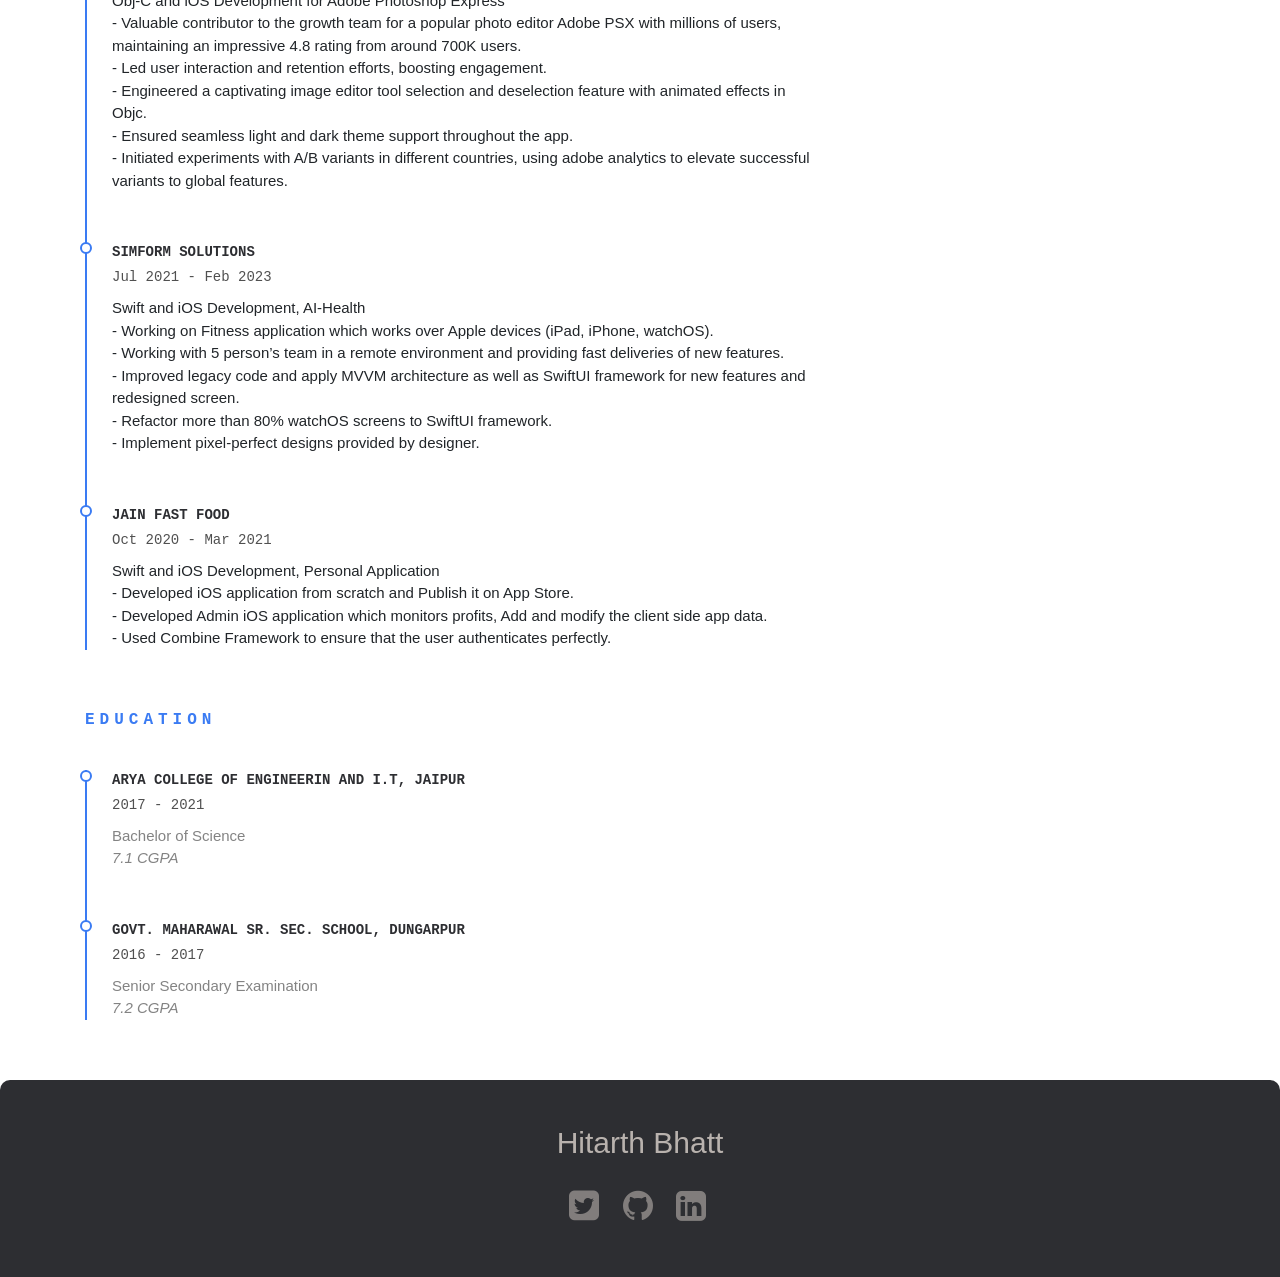
==== commit aa2c40a0: "Updating about me" ====
--- a/index.html
+++ b/index.html
@@ -113,7 +113,7 @@
                 <div class="col-md-10">
                     <h2 id="hello_header" class="section__title" style="text-indent: 0px;">AboutMe_</h2>
                     <p class="section__description">
-                    I am an iOS Engineer with 5+ Years of experience in developing and designing iOS, iPadOS, and watchOS applications. I’m always passionate about developing a fast and reliable application. Throughout my carrier, I’ve developed applications from scratch to release, Implement enhanced features in big projects.
+                    iOS Engineer with 5+ years of experience building high-scale consumer applications at Meesho (40M+ users), Walmart, Adobe, and Simform. Specialized in modular architecture, binary optimization, and AI-augmented developer tooling. Proven track record of shipping features that drive measurable business impact — from reducing app size by 10+ MB to delivering growth experiments that moved conversion and engagement metrics. Comfortable owning the full iOS lifecycle from architecture to App Store delivery across iPhone, iPad, and watchOS.
                     </p>
                     <a href="resume/HitarthResume.pdf" target="_blank" class="section_btn site-btn"><span><i class="fa fa-download" aria-hidden="true"></i></span>Download Resume</a>
                 </div>
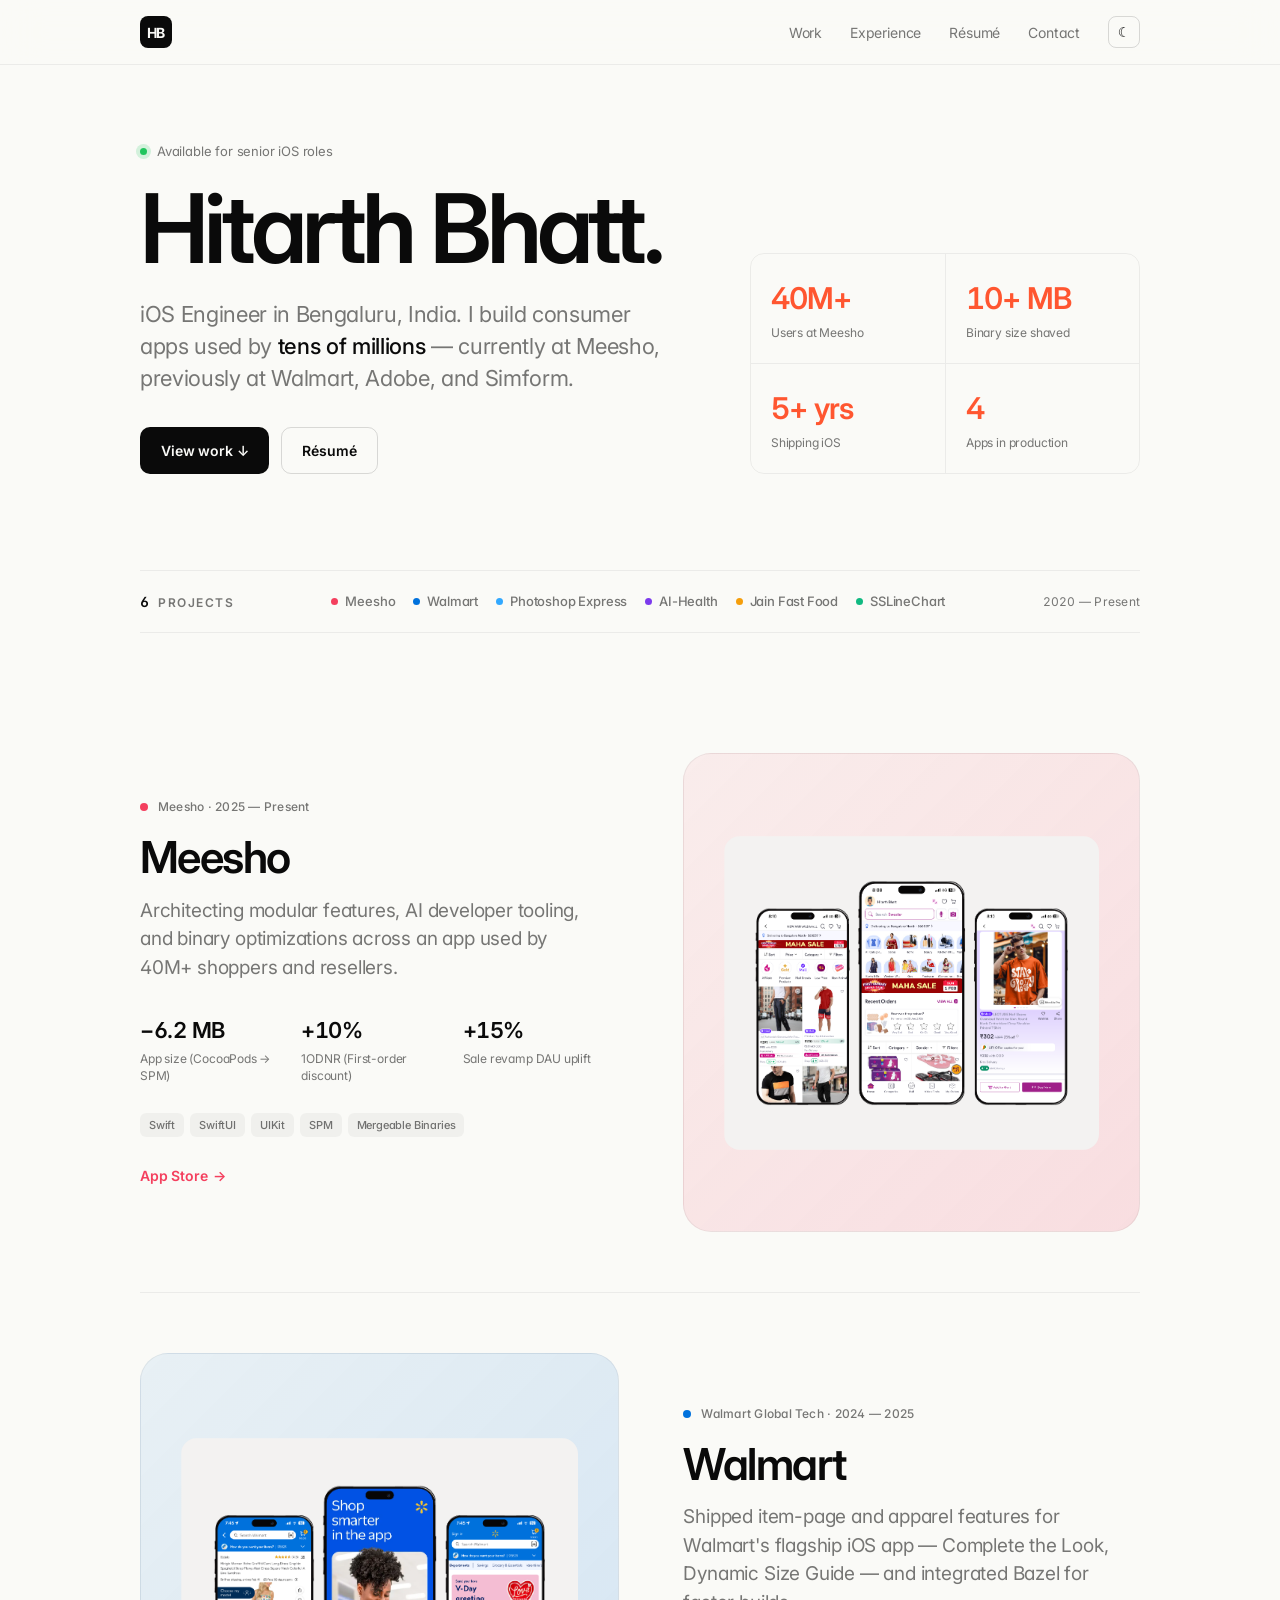
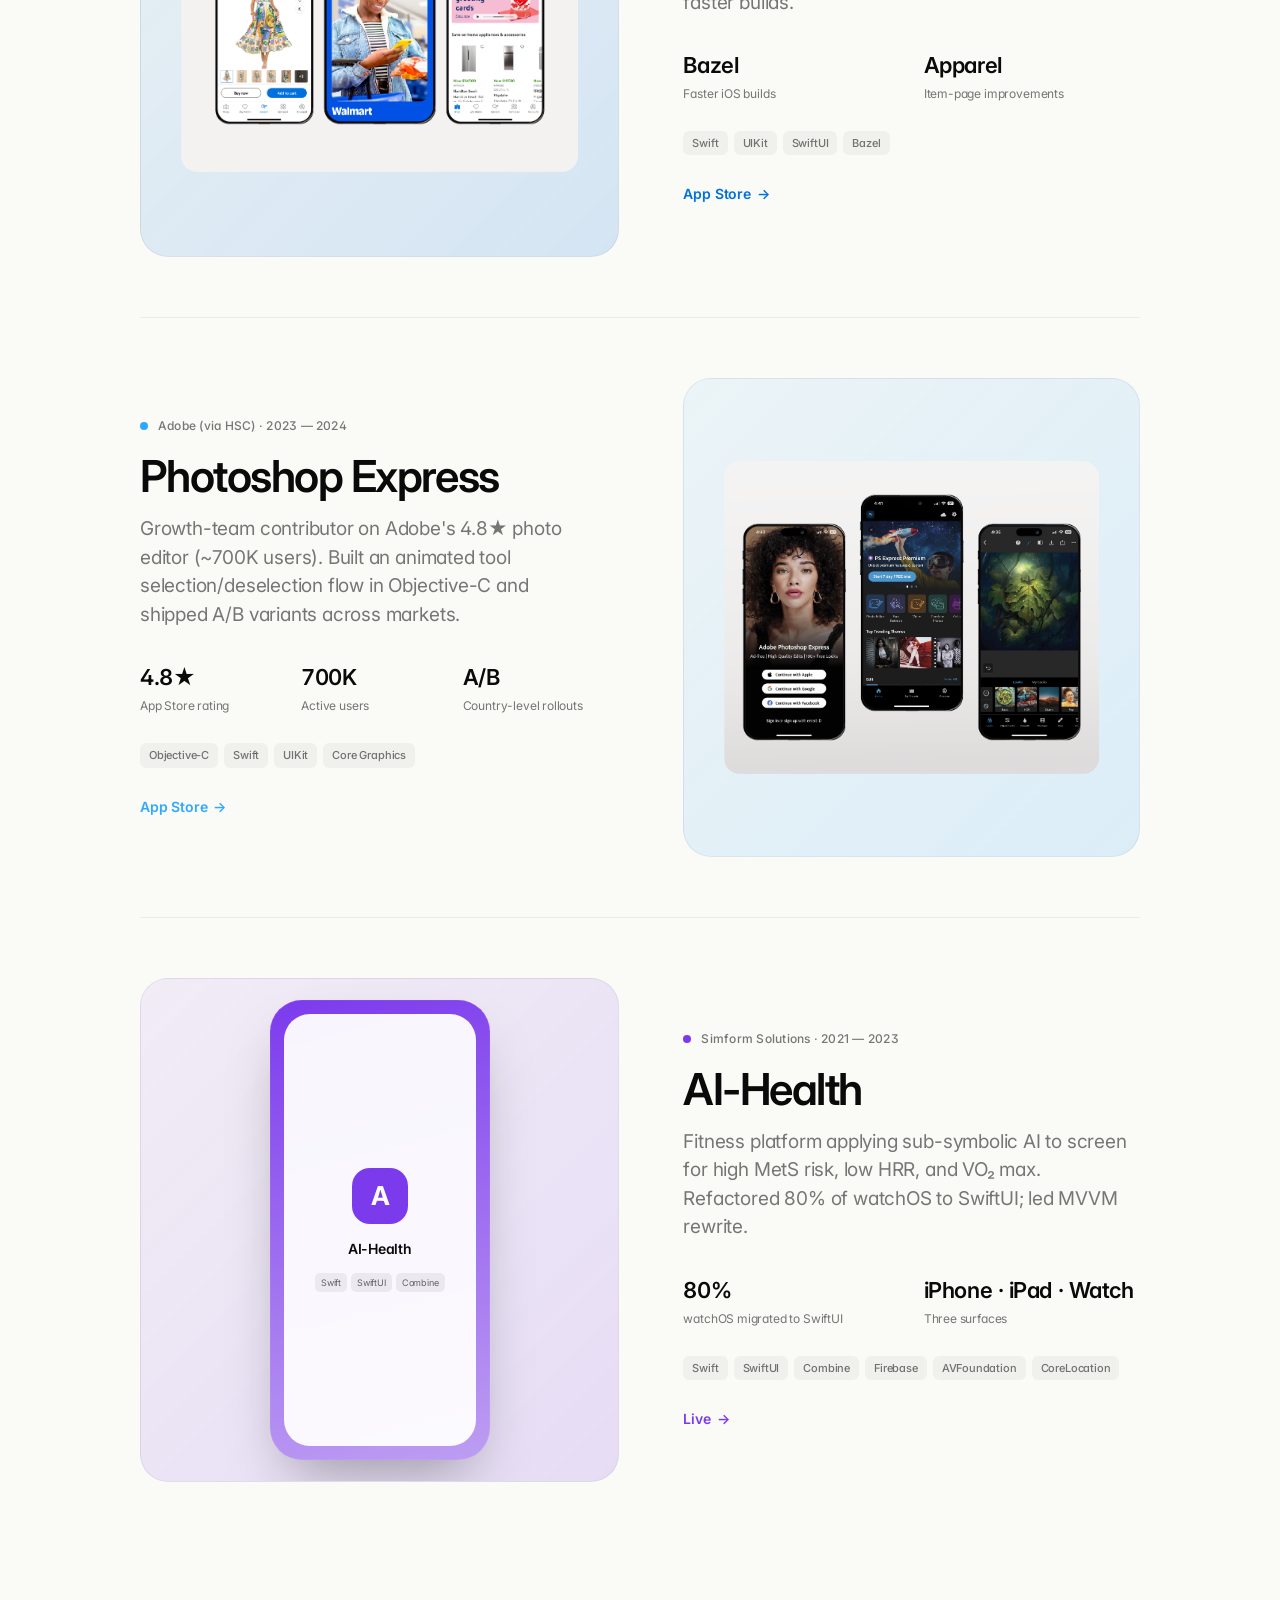
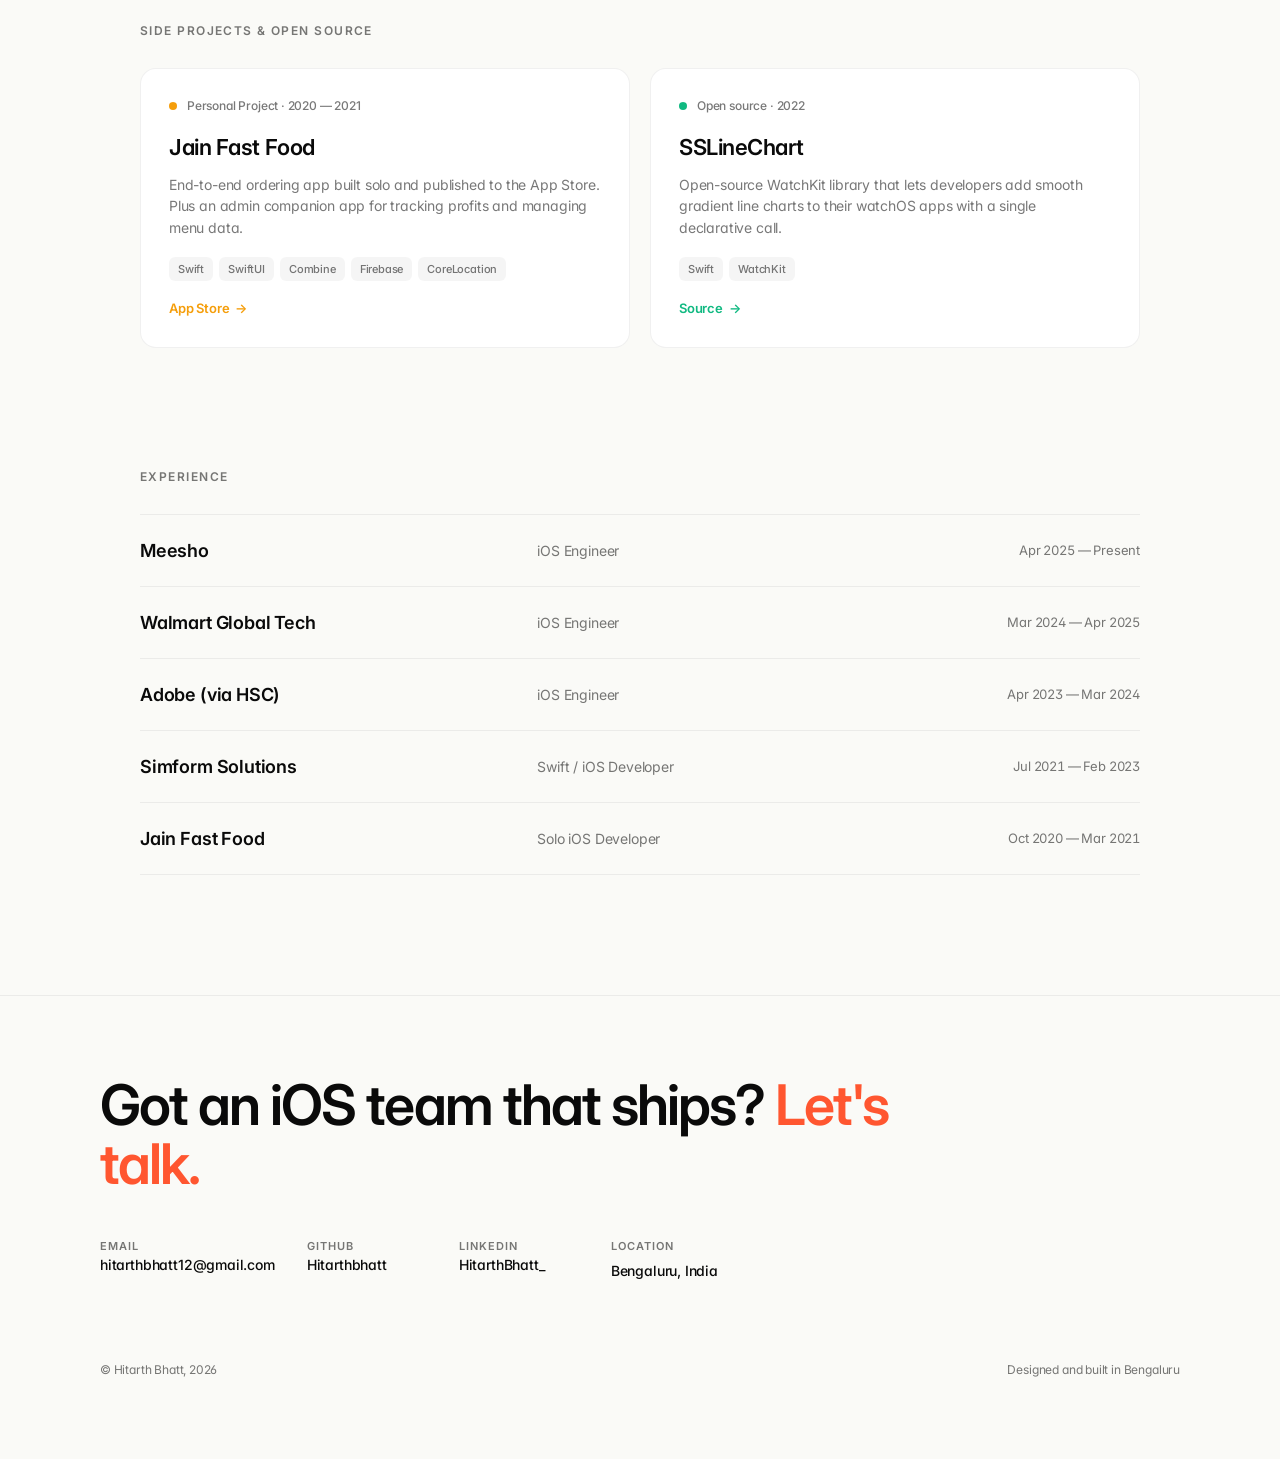
==== commit a7dbde8e: "feat: portfolio redesign - Direction 01 Refined Full rewrite to 2026 senior iOS engineer market stan" ====
--- a/index.html
+++ b/index.html
@@ -1,430 +1,103 @@
-<!DOCTYPE html>
+<!doctype html>
 <html lang="en">
-    
-    <head>
-        <meta http-equiv="Content-Type" content="text/html; charset=UTF-8" />
-        <meta name="viewport" content="width=device-width, initial-scale=1.0" />
-        <meta http-equiv="X-UA-Compatible" content="ie=edge" />
-        
-        <!-- Link Preview -->
-        <meta property="og:title" content="Hitarth's Portfolio">
-        <meta property="og:description" content="Checkout the amazing work Hitarth has done.">
-        <meta property="og:image" content="https://drive.google.com/file/d/1xdBupn6spUtJqDRyj9IvNR1y2phXqPEy/view?usp=sharing">
-        <meta name="keywords" content="Swift, iOS Apps,Developer,Software">
+<head>
+  <meta charset="utf-8" />
+  <meta name="viewport" content="width=device-width, initial-scale=1" />
+  <meta http-equiv="X-UA-Compatible" content="ie=edge" />
 
+  <title>Hitarth Bhatt — iOS Engineer</title>
+  <meta name="description" content="iOS Engineer in Bengaluru. Building consumer apps used by tens of millions — Meesho, Walmart, Adobe, Simform." />
+  <meta name="keywords" content="iOS, Swift, SwiftUI, Engineer, Meesho, Walmart, Adobe, Bengaluru, Hitarth Bhatt" />
 
-        <title>Hitarth Bhatt | Portfolio</title>
-        <link rel="stylesheet" href="css/style.css" />
-        <link href="css/font-faces.css" rel="stylesheet" />
-        <link rel="stylesheet" href="css/normalize.css" />
-        <link rel="stylesheet" href="https://www.w3schools.com/w3css/4/w3.css" />
-        <link rel="stylesheet" href="https://cdnjs.cloudflare.com/ajax/libs/font-awesome/4.7.0/css/font-awesome.min.css" />
-        <link rel="stylesheet" href="https://maxcdn.bootstrapcdn.com/bootstrap/4.5.0/css/bootstrap.min.css" />
-            
-        <script src="https://ajax.googleapis.com/ajax/libs/jquery/3.5.1/jquery.min.js"></script>
-        <script src="https://cdnjs.cloudflare.com/ajax/libs/popper.js/1.16.0/umd/popper.min.js"></script>
-        <script src="https://maxcdn.bootstrapcdn.com/bootstrap/4.5.0/js/bootstrap.min.js"></script>
-    </head>
-    
-    
-    
-    <body style="background-color: white">
-        
-        <!--Main menu-->
-        <div class="menu" style="background-color: #F9F9F9">
-            <div class="container">
-                <div class="row">
-                    <div class="menu__wrapper d-none d-lg-block col-md-12">
-                        <nav class="">
-                            <ul>
-                                <li><a href="#hello">About_me</a></li>
-                                <li><a href="#portfolio">Portfolio</a></li>
-                                <li><a href="#resume">Resume</a></li>
-                            </ul>
-                        </nav>
-                    </div>
-                    <div class="menu__wrapper col-md-12 d-lg-none">
-                        <button type="button" class="menu__mobile-button">
-                            <span><i class="fa fa-bars" aria-hidden="true"></i></span>
-                        </button>
-                    </div>
-                </div>
-            </div>
+  <meta property="og:title" content="Hitarth Bhatt — iOS Engineer" />
+  <meta property="og:description" content="iOS Engineer in Bengaluru. Building consumer apps used by tens of millions." />
+  <meta property="og:type" content="website" />
+  <meta name="twitter:card" content="summary_large_image" />
+
+  <link rel="preconnect" href="https://fonts.googleapis.com" />
+  <link rel="preconnect" href="https://fonts.gstatic.com" crossorigin />
+  <link href="https://fonts.googleapis.com/css2?family=Inter:wght@400;500;600;700&display=swap" rel="stylesheet" />
+
+  <link rel="stylesheet" href="css/style.css" />
+
+  <script src="js/theme.js"></script>
+</head>
+
+<body>
+  <a href="#main" class="visually-hidden" style="position:absolute;left:-9999px;">Skip to content</a>
+
+  <nav class="nav" aria-label="Primary">
+    <div class="nav__inner">
+      <a href="#" class="nav__mono" aria-label="Hitarth Bhatt — home">HB</a>
+      <div class="nav__links">
+        <a href="#work">Work</a>
+        <a href="#experience">Experience</a>
+        <a href="resume/HitarthResume.pdf" target="_blank" rel="noopener">Résumé</a>
+        <a href="#contact">Contact</a>
+        <button id="theme-toggle" class="theme-toggle" type="button" aria-label="Toggle theme">☾</button>
+      </div>
+    </div>
+  </nav>
+
+  <main id="main">
+    <section class="hero" aria-labelledby="hero-name">
+      <div class="hero__grid">
+        <div>
+          <div class="avail">
+            <span class="avail__dot" aria-hidden="true"></span>
+            Available for senior iOS roles
+          </div>
+          <h1 id="hero-name" class="hero__name">Hitarth Bhatt.</h1>
+          <p class="hero__bio">
+            iOS Engineer in Bengaluru, India. I build consumer apps used by
+            <strong>tens of millions</strong> — currently at Meesho, previously at Walmart, Adobe, and Simform.
+          </p>
+          <div class="hero__cta">
+            <a href="#work" class="btn btn--primary">View work ↓</a>
+            <a href="resume/HitarthResume.pdf" target="_blank" rel="noopener" class="btn btn--ghost">Résumé</a>
+          </div>
         </div>
-        <!--Main menu-->
-        
-        <!-- Mobile menu -->
-        <div class="mobile-menu d-lg-none">
-            <div class="container">
-                <div class="mobile-menu__close">
-                    <span><i class="fa fa-close" aria-hidden="true"></i></span>
-                </div>
-                <nav class="mobile-menu__wrapper">
-                    <ul>
-                        <li><a href="#hello">About_Me</a></li>
-                        <li><a href="#resume">Resume</a></li>
-                        <li><a href="#portfolio">Portfolio</a></li>
-                    </ul>
-                </nav>
-            </div>
+        <div data-render="highlights" aria-label="Career highlights"></div>
+      </div>
+    </section>
+
+    <section class="idx" aria-label="Project index">
+      <div class="idx__inner">
+        <div class="idx__label">
+          <span class="idx-count">0</span>projects
         </div>
-        <!-- Mobile menu -->
-        
-        <!--Header-->
-        <header class="main-header" style="background-color: #F9F9F9">
-            <div class="container">
-                <div class="row personal-profile">
-                    <div class="col-md-4 personal-profile__avatar">
-                        <img class="" src="images/ProfilePic.jpg" alt="avatar">
-                    </div>
-                    <div class="col-md-8">
-                        <p class="personal-profile__name">Hitarth Bhatt</p>
-                        <p class="personal-profile__work">Software engineer</p>
-                        <div class="personal-profile__contacts">
-                            <dl class="contact-list contact-list__opacity-titles">
-                                <dt>GitHub:</dt>
-                                <dd><a href="https://github.com/Hitarthbhatt" target="_blank">Hitarthbhatt</a></dd>
-                                <dt>LinkedIn:</dt>
-                                <dd><a href="https://www.linkedin.com/in/hitarth-bhatt/" target="_blank">HitarthBhatt_</a>
-                                </dd>
-                                <dt>Phone:</dt>
-                                <dd><a href="tel:+918302880263">(+91)8302880263</a></dd>
-                                <!-- <dd><a href="iMessage://+918302880263">+91 8302880263</a></dd> -->
-                                <dt>Email:</dt>
-                                <dd><a href="mailto:hitarthbhatt12@gmail.com">hitarthbhatt12@gmail.com</a></dd>
-                                <dt>Location:</dt>
-                                <dd>Bengaluru, Karnataka, India</dd>
-                            </dl>
-                        </div>
-                        <p class="personal-profile__social">
-                        <a href="https://twitter.com/HitarthBhatt10" target="_blank"><i class="fa fa-twitter-square"></i></a>
-                        <a href="https://www.linkedin.com/in/hitarth-bhatt/" target="_blank"><i class="fa fa-linkedin-square"></i></a>
-                        <a href="https://github.com/Hitarthbhatt" target="_blank"><i class="fa fa-github"></i></a>
-                        </p>
-                    </div>
-                </div>
-            </div>
-        </header>
-        <!--Header-->
-        
-        <!--Hello-->
-        <section id="hello" class="container section">
-            <div class="row">
-                <div class="col-md-10">
-                    <h2 id="hello_header" class="section__title" style="text-indent: 0px;">AboutMe_</h2>
-                    <p class="section__description">
-                    iOS Engineer with 5+ years of experience building high-scale consumer applications at Meesho (40M+ users), Walmart, Adobe, and Simform. Specialized in modular architecture, binary optimization, and AI-augmented developer tooling. Proven track record of shipping features that drive measurable business impact — from reducing app size by 10+ MB to delivering growth experiments that moved conversion and engagement metrics. Comfortable owning the full iOS lifecycle from architecture to App Store delivery across iPhone, iPad, and watchOS.
-                    </p>
-                    <a href="resume/HitarthResume.pdf" target="_blank" class="section_btn site-btn"><span><i class="fa fa-download" aria-hidden="true"></i></span>Download Resume</a>
-                </div>
-            </div>
-        </section>
-        <!--Hello-->
-        
-        <!--Portfolio-->
-        <section id="portfolio" class="container section">
-            
-            <div class="row">
-                <div class="col-md-12">
-                    <h2 id="portfolio_header" class="section__title" style="text-indent: -9999px;">Experience_</h2>
-                </div>
-            </div>
-            
-            <div class="portfolio-cards">
-                
-                <!-- iOS Apps -->
+        <div class="idx-chips" data-render="index"></div>
+        <div class="idx__range">2020 — Present</div>
+      </div>
+    </section>
 
-                <!-- Meesho -->
-                <div class="row project-card" data-toggle="modal" data-target="#Meesho" data-portfolio-tag="iOS Apps">
-                    <div class="col-md-6 col-lg-7 project-card__info">
-                        <h3 class="project-card__title">Meesho App</h3>
-                        <h4 class="project-card__subtitle">Meesho</h4>
-                        <p class="project-card__description">
-                        Meesho is a social-first shopping app that lets users discover and buy trending products at budget-friendly prices, straight from small businesses and resellers across India. It streamlines everything from product discovery to secure checkout and doorstep delivery, empowering anyone to start and scale their online business with ease.
-                        </p>
-                        <p class="project-card__stack">Used stack:</p>
-                        <ul class="tags">
-                            <li>Swift</li>
-                            <li>SwiftUI</li>
-                            <li>UIKit</li>
-                        </ul>
-                        <br>
-                        <a href="https://apps.apple.com/in/app/meesho-online-shopping/id1457958492" class="projectButton">
-                            <img class="buttonIcon" src="./images/AppleIcon.svg">
-                            <span class="buttonTitle">Appstore</span>
-                        </a>
-                    </div>
-                    <div class="col-md-6 col-lg-5 project-card__img">
-                        <img class="" src="./images/Meesho.png" alt="project-img">
-                    </div>
-                </div>
-                
-                <!-- Walmart -->
-                <div class="row project-card" data-toggle="modal" data-target="#AdobePSX" data-portfolio-tag="iOS Apps">
-                    <div class="col-md-6 col-lg-5 project-card__img">
-                        <img class="" src="./images/Walmart.png" alt="project-img">
-                    </div>
-                    <div class="col-md-6 col-lg-7 project-card__info">
-                        <h3 class="project-card__title">Walmart</h3>
-                        <h4 class="project-card__subtitle">Walmart Global Tech</h4>
-                        <p class="project-card__description">
-                            The Walmart app is the easiest way to shop for everything on your list, including fresh groceries, household essentials, the latest tech and a lot more. Plus, our convenient pickup, delivery and shipping options make it a breeze to get your order exactly when you want it, whether you’re shopping in-store or on the go.
-                        </p>
-                        <p class="project-card__stack">Used stack:</p>
-                        <ul class="tags">
-                            <li>Swift</li>
-                            <li>UIKit</li>
-                            <li>SwiftUI</li>
-                            <li>Bazel</li>
-                        </ul>
-                        <br>
-                        <a href="https://apps.apple.com/us/app/walmart-shopping-savings/id338137227" class="projectButton">
-                            <img class="buttonIcon" src="./images/AppleIcon.svg">
-                            <span class="buttonTitle">Appstore</span>
-                        </a>
-                    </div>
-                </div>
+    <section id="work" class="featured" data-render="featured" aria-label="Featured projects"></section>
 
-                <!-- Adobe -->
-                <div class="row project-card" data-toggle="modal" data-target="#AdobePSX" data-portfolio-tag="iOS Apps">
-                    <div class="col-md-6 col-lg-7 project-card__info">
-                        <h3 class="project-card__title">Adobe Photoshop Express</h3>
-                        <h4 class="project-card__subtitle">HSC Corporation</h4>
-                        <p class="project-card__description">
-                        Photoshop Express gives you everything you need to quickly edit and transform images so they stand out on social
-                        and everywhere else. And with the option to add premium features, you can make advanced edits in a snap.
-                        </p>
-                        <p class="project-card__stack">Used stack:</p>
-                        <ul class="tags">
-                            <li>Swift</li>
-                            <li>Obj-C</li>
-                            <li>UIKit</li>
-                            <li>Core Graphics</li>
-                        </ul>
-                        <br>
-                        <a href="https://apps.apple.com/us/app/photoshop-express-photo-editor/id331975235" class="projectButton">
-                            <img class="buttonIcon" src="./images/AppleIcon.svg">
-                            <span class="buttonTitle">Appstore</span>
-                        </a>
-                    </div>
-                    <div class="col-md-6 col-lg-5 project-card__img">
-                        <img class="" src="./images/Adobe.png" alt="project-img">
-                    </div>
-                </div>
-                
-                <div class="row project-card" data-toggle="modal" data-target="#AI-Health" data-portfolio-tag="iOS Apps">
-                    <div class="col-md-6 col-lg-5 project-card__img">
-                        <img class="" src="https://images.squarespace-cdn.com/content/v1/611bf35a90d6de165e231968/d725dbf7-22ac-4251-8912-f25358667407/Branding-Final44444.jpg?format=2500w" alt="project-img">
-                    </div>
-                    <div class="col-md-6 col-lg-7 project-card__info">
-                        <h3 class="project-card__title">AI-Health</h3>
-                        <h4 class="project-card__subtitle">Simform Solutions</h4>
-                        <p class="project-card__description">
-                            AI-Health applies user specific sub-symbolic representations (AI) that are engineered to screen and offer insights and solutions for High MetS RISK, poor HRR, increasing fitness ability (VO2 max) and better personal training delivery. <br>
-                            Apps for 24/7 health monitoring, cardio & HIIT training and professional coaching, brought together as one platform with never seen before data syncing, profiling and accuracy.
-                        </p>
-                        <p class="project-card__stack">Used stack:</p>
-                        <ul class="tags">
-                            <li>Swift</li>
-                            <li>SwiftUI</li>
-                            <li>Networking</li>
-                            <li>Concurrency</li>
-                            <li>Firebase</li>
-                            <li>AVFoundation</li>
-                            <li>CoreLocation</li>
-                        </ul>
-                        <br>
-                        <a href="https://www.ai-health.com" class="projectButton">
-                            <img class="buttonIcon" src="./images/LinkIcon.svg">
-                            <span class="buttonTitle">Live</span>
-                        </a>
-                    </div>
-                </div>
-                
-                <div class="row project-card" data-toggle="modal" data-target="#Jain Fast Food" data-portfolio-tag="iOS Apps">
-                    <div class="col-md-6 col-lg-7 project-card__info">
-                        <h3 class="project-card__title">Jain Fast Food</h3>
-                        <p class="project-card__description">
-                            This marks my inaugural personal iOS project, dedicated to serving the residents of my hometown. It's designed to facilitate the ordering of delectable fast food from Jain Fast Food Cafe.
-                        </p>
-                        <p class="project-card__stack">Used stack:</p>
-                        <ul class="tags">
-                            <li>Swift</li>
-                            <li>SwiftUI</li>
-                            <li>Firebase</li>
-                            <li>JSON Parsing</li>
-                            <li>Combine</li>
-                            <li>CoreLocation</li>
-                        </ul>
-                        <br><br><br><br>
-                        <a href="https://apps.apple.com/us/app/jain-fast-food/id1550106944" class="projectButton">
-                            <img class="buttonIcon" src="./images/AppleIcon.svg">
-                            <span class="buttonTitle">Appstore</span>
-                        </a>
-                    </div>
-                    <div class="col-md-6 col-lg-5 project-card__img">
-                        <img class="" src="./images/JainFastFood.png" alt="project-img">
-                    </div>
-                </div>
-                
-                <div class="row project-card" data-toggle="modal" data-target="#SSLineChart" data-portfolio-tag="iOS Apps">
-                    <div class="col-md-6 col-lg-5 project-card__img">
-                        <img class="" src="./images/SSLineChart.png" alt="project-img">
-                    </div>
-                    <div class="col-md-6 col-lg-7 project-card__info">
-                        <h3 class="project-card__title">SSLineChart</h3>
-                        <p class="project-card__description">
-                            Introducing SSLineChart, an open-source project tailored for WatchOS applications using the WatchKit framework. It empowers developers to effortlessly incorporate gradient line charts into their watchOS apps
-                        </p>
-                        <br><br>
-                        <p class="project-card__stack">Used stack:</p>
-                        <ul class="tags">
-                            <li>WatchKit</li>
-                        </ul>
-                        <br><br><br><br>
-                        <a href="https://github.com/SimformSolutionsPvtLtd/SSLineChart" class="projectButton">
-                            <img class="buttonIcon" src="./images/githubIcon.svg">
-                            <span class="buttonTitle">Source Code</span>
-                        </a>
-                    </div>
-                </div>
-                
-            </div>
-        </section>
-        <!--Portfolio-->
-        
-        <!--Resume-->
-        <section id="resume" class="container section">
-            <div class="row">
-                <div class="col-md-10">
-                    <h2 id="resume_header" class="section__title" style="text-indent: -9999px;">Resume_</h2>
-                    <p class="section__description">
-                        Over the course of my career, I've had the opportunity to work on a diverse range of applications, including those for iPhone, iPad, and iWatch. I've also had the privilege of tackling complex projects. This section provides insights into my employment history and educational journey
-                    </p>
-                </div>
-            </div>
-            
-            <div class="row">
-                <div class="col-md-8 section__resume resume-list">
-                    <h3 class="resume-list_title">employment</h3>
+    <section class="side-wrap" aria-label="Side projects">
+      <div class="section-label">Side Projects &amp; Open Source</div>
+      <div class="side-grid" data-render="side"></div>
+    </section>
 
-                    <!-- Meesho -->
-                    <div class="resume-list__block">
-                        <p class="resume-list__block-title">Meesho</p>
-                        <p class="resume-list__block-date">April 2025 ‐ Present</p>
-                        <p>- Architected an AI-assisted developer toolchain using Claude Code — engineered custom skills for project-wide file indexing and dependency graph mapping, enabling context-aware code search across the iOS monorepo and reducing LLM token consumption. </p>
-                        <p>- Designed and deployed autonomous AI agents that parse PR templates, auto-generate pull requests from branch diffs, and resolve reviewer comments — cutting average PR turnaround time. </p>
-                        <p>- Architected zero-dependency App Extension binaries across Notification Service, Widget, and Share targets; instrumented MetricKit crash diagnostics to surface previously invisible extension-level failures in production. </p>
-                        <p>- Pioneered feature modularization in the Meesho iOS app by extracting Help Center & Navigation into independent modules, improving scalability and enabling further migrations. </p>
-                        <p>- Optimized binary size by 4 MB using Mergeable Binaries to counter app size increase from modularization. </p>
-                        <p>- Reduced iOS app size by 6.2 MB (71.1 → 64.9 MB) by migrating from CocoaPods to SPM, driving significant improvement in Kaizen metrics. </p>
-                        <p>- Set up production alerts using Meesho’s in‑house Signal system, increasing alert accuracy to 90% and reducing incident detection time. </p>
-                        <p>- Shipped Personalized First Order Discount (10% 1ODNR, 5% NMV growth) and Sale Revamp (15% O/DAU uplift). </p>
-                    </div>
+    <section id="experience" class="exp-wrap" aria-label="Experience">
+      <div class="section-label">Experience</div>
+      <div class="exp-list" data-render="experience"></div>
+    </section>
+  </main>
 
-                    <!-- Walmart -->
-                    <div class="resume-list__block">
-                        <p class="resume-list__block-title">Walmart Global Tech</p>
-                        <p class="resume-list__block-date">March 2024 ‐ April 2025</p>
-                        <p>- Enhanced Walmart e‑Commerce item pages as part of the Apparel team, improving customer experience. </p>
-                        <p>- Integrating Bazel Build for faster iOS build.</p>
-                        <p>- Implemented Complete the Look feature to boost cross‑selling and customer engagement.</p>
-                        <p>- Introduced Dynamic size guide to reduce return rates with personalized size recommendations.</p>
-                    </div>
-                    
-                    <!-- HSC Adobe iOS-->
-                    <div class="resume-list__block">
-                        <p class="resume-list__block-title">Adobe Systems (via Hughes Systique Corporation)</p>
-                        <p class="resume-list__block-date">Apr 2023 ‐ March 2024</p>
-                        <p> Obj-C and iOS Development for Adobe Photoshop Express </p>
-                        <p>- Valuable contributor to the growth team for a popular photo editor Adobe PSX with millions of users, maintaining an impressive 4.8 rating from
-                            around 700K users.</p>
-                        <p>- Led user interaction and retention efforts, boosting engagement.</p>
-                        <p>- Engineered a captivating image editor tool selection and deselection feature with animated effects in Objc.</p>
-                        <p>- Ensured seamless light and dark theme support throughout the app.</p>
-                        <p>- Initiated experiments with A/B variants in different countries, using adobe analytics to elevate successful variants to global features.</p>
-                    </div>
-                    
-                    <!-- Simform iOS-->
-                    <div class="resume-list__block">
-                        <p class="resume-list__block-title">Simform Solutions</p>
-                        <p class="resume-list__block-date">Jul 2021 ‐ Feb 2023</p>
-                        <p> Swift and iOS Development, AI-Health </p>
-                        <p>- Working on Fitness application which works over Apple devices (iPad, iPhone, watchOS).</p>
-                        <p>- Working with 5 person’s team in a remote environment and providing fast deliveries of new features.</p>
-                        <p>- Improved legacy code and apply MVVM architecture as well as SwiftUI framework for new features and redesigned screen.</p>
-                        <p>- Refactor more than 80% watchOS screens to SwiftUI framework.</p>
-                        <p>- Implement pixel‐perfect designs provided by designer.</p>
-                    </div>
+  <footer id="contact" class="footer" data-render="footer">
+    <div class="footer__inner">
+      <div class="footer__cta">
+        Got an iOS team that ships? <span class="accent">Let's talk.</span>
+      </div>
+      <div class="footer-links"></div>
+      <div class="footer-bottom">
+        <span class="footer-copy"></span>
+        <span>Designed and built in Bengaluru</span>
+      </div>
+    </div>
+  </footer>
 
-                    <!-- Freelance iOS-->
-                    <div class="resume-list__block">
-                        <p class="resume-list__block-title">Jain Fast Food</p>
-                        <p class="resume-list__block-date">Oct 2020 ‐ Mar 2021</p>
-                        <p> Swift and iOS Development, Personal Application </p>
-                        <p>- Developed iOS application from scratch and Publish it on App Store.</p>
-                        <p>- Developed Admin iOS application which monitors profits, Add and modify the client side app data.</p>
-                        <p>- Used Combine Framework to ensure that the user authenticates perfectly.</p>
-                    </div>
-                </div>
-            </div>
-            
-            <div class="row">
-                <div class="col-md-8 section__resume resume-list">
-                    <h3 class="resume-list_title">education</h3>
-                    <!--Resume-->
-                    
-                    <!--Bachelors-->
-                    <div class="resume-list__block">
-                        <p class="resume-list__block-title">Arya College Of Engineerin And I.T, Jaipur</p>
-                        <p class="resume-list__block-date">2017 - 2021</p>
-                        <p class="resume-list__block-percentage">
-                        Bachelor of Science<br>
-                        <i>7.1 CGPA</i>
-                        </p>
-                    </div>
-                    
-                    <!--Senior Secondary-->
-                    <div class="resume-list__block">
-                        <p class="resume-list__block-title">Govt. Maharawal Sr. Sec. School, Dungarpur</p>
-                        <p class="resume-list__block-date">2016 - 2017</p>
-                        <p class="resume-list__block-percentage">
-                        Senior Secondary Examination <br>
-                        <i>7.2 CGPA</i>
-                        </p>
-                    </div>
-                </div>
-            </div>
-            
-            
-        </section>
-        <!--Resume-->
-        
-        
-        <!-- Footer -->
-        <div class="footer-bottom-section">
-            <div class="section">
-                <div class="footer">
-                    <p>Hitarth Bhatt</p>
-                    <p class="personal-profile__social">
-                    <a href="https://twitter.com/HitarthBhatt10" target="_blank"><i class="fa fa-twitter-square"></i></a>
-                    <a href="https://github.com/Hitarthbhatt" target="_blank"><i class="fa fa-github"></i></a>
-                    <a href="https://www.linkedin.com/in/hitarth-bhatt/" target="_blank"><i class="fa fa-linkedin-square"></i></a>
-                    </p>
-                </div>
-            </div>
-        </div>
-        <!-- Footer -->
-        
-        <script src="js/min/jquery.waypoints.min.js"></script>
-        <script src="js/min/mbclicker.min.js"></script>
-        
-        <script src="js/menu.js"></script>
-        <script src="js/section.js"></script>
-        <script src="js/portfolio-filter.js"></script>
-        <script src="js/mobile-menu.js"></script>
-        <script src="js/site-btn.js"></script>
-        
-    </body>
-    
+  <script src="js/data.js"></script>
+  <script src="js/render.js"></script>
+</body>
 </html>
--- a/css/style.css
+++ b/css/style.css
@@ -1,839 +1,504 @@
-@charset "UTF-8";
-html {
-    box-sizing: border-box
-}
-
-*,
-:after,
-:before {
-    box-sizing: inherit
-}
-
-html {
-    -ms-overflow-style: scrollbar;
-    -webkit-tap-highlight-color: transparent
-}
-
-body {
-    font-family: Roboto, sans-serif;
-    font-size: 18px;
-    font-weight: 400;
-    line-height: 30px;
-    color: #555
-}
-
-hr,
-ol,
-ul {
-    margin: 0
-}
-
-ol,
-ul {
-    padding: 0;
-    list-style: none
-}
-
-a {
-    color: #434D47;
-    transition: all .3s;
-    position: relative;
-    text-decoration: none;
-    cursor: pointer
-}
-
-a:focus,
-a:hover,
-a a:active {
-    color: #434D47;
-    text-decoration: underline
-}
-
-
-/* || ---------- GENERAL NAV ---------- */
-
-nav {
-    font-size: 12px;
-    line-height: 18px;
-    font-family: Roboto Mono, monospace;
-    text-transform: uppercase;
-    font-weight: 700;
-    margin-bottom: 30px
-}
-
-nav ul li {
-    display: inline-block
-}
-
-nav ul li a {
-    padding-right: 50px;
-    color: #999
-}
-
-nav ul li a:after {
-    content: "";
-    position: absolute;
-    width: 7px;
-    height: 2px;
-    bottom: 0;
-    right: 42px;
-    opacity: 0;
-    transition: background .3s;
-}
-
-nav ul li a:hover {
-    text-decoration: none;
-    transition: all .15s;
-    color: #6d56c1
-}
-
-nav ul li a:hover:after {
-    opacity: 1
-}
-
-/* || ---------- GENERAL Button ---------- */
-
-button,
-input[type=button] {
-    padding: 0;
-    margin: 0
-}
-
-
-/* || ---------- PROFILE ---------- */
-
-.personal-profile {
-    color: rgb(45, 46, 50);
-    font-family: Roboto Mono, monospace;
-    padding-top: 90px
-}
-
-.personal-profile .personal-profile__avatar img {
-    border-radius: 15px;
-    box-shadow: 0 0 27px rgba(96, 96, 96, .34);
-    width: 90%;
-    height: 380px;
-    -o-object-fit: cover;
-    object-fit: cover;
-    margin-top: 10px;
-    position: relative;
-    top: 40px
-}
-
-.personal-profile .personal-profile__name {
-    font-size: 44px;
-    line-height: 50px;
-    font-weight: 700;
-    margin-top: 40px;
-    margin-bottom: 10px
-}
-
-.personal-profile .personal-profile__work {
-    font-size: 16px;
-    line-height: 24px;
-    margin-bottom: 40px
-}
-
-.personal-profile .personal-profile__contacts {
-    margin-bottom: 20px
-}
-
-.personal-profile .personal-profile__social {
-    margin-bottom: 35px
-}
-
-.personal-profile .personal-profile__social a {
-    font-size: 35px;
-    margin-right: 15px;
-    opacity: 1;
-    color: #2d2e32!important;
-}
-
-.personal-profile .personal-profile__social a:hover {
-    opacity: 1;
-    color: #3a7bf3!important;
-}
-
-
-/* || ---------- MAIN HEADER ---------- */
-
-.main-header {
-    height: 100%;
-    background-repeat: no-repeat;
-    background-position: 50%;
-    background-size: cover;
-    position: relative;
-    margin-bottom: 20px;
-    background-position-y: 0%;
-    border-radius: 20px;
-}
-
-.main-header:before {
-    height: 100%;
-    left: 0;
-    right: 0;
-    position: absolute;
-    content: "";
-    z-index: 0
-}
-
-
-
-/* || ---------- CONTACT DETAILS LIST ---------- */
-
-.contact-list {
-    font-size: 16px;
-    line-height: 24px;
-    font-family: Roboto Mono, monospace
-}
-
-.contact-list dt {
-    float: left;
-    font-weight: bold;
-    text-transform: uppercase
-}
-
-.contact-list dd {
-    padding-left: 100px;
-    margin-bottom: 15px
-}
-
-.contact-list dd a {
-    color: #505050;
-}
-
-.contact-list.contact-list__opacity-titles dt {
-    opacity: .4;
-    color: #2d2e32
-}
-
-
-/* || ---------- SECTION ---------- */
-
-.section {
-    padding-top: 40px;
-    padding-bottom: 30px
-}
-
-.section .section__title {
-    margin-bottom: 30px;
-    font-size: 26px;
-    line-height: 20px;
-    color: #3a7bf3;
-    font-family: Roboto Mono, monospace
-}
-
-.section .section__description {
-    margin-bottom: 30px;
-    font-size: 17px;
-    color: #2d2e32;
-}
-
-
-/* || ---------- DOWNLOAD BUTTON ---------- */
-
-.site-btn {
-    background-color: #3a7bf3;
-    height: 50px;
-    border-radius: 25px;
-    font-size: 14px;
-    line-height: 20px;
-    text-transform: uppercase;
-    padding: 15px;
-    min-width: 170px;
-    text-align: center;
-    display: inline-block;
-    color: white!important;
-    font-weight: 600;
-    overflow: hidden
-}
-
-.site-btn span {
-    height: 14px;
-    margin-top: -5px;
-    margin-right: 5px
-}
-
-.site-btn:focus,
-.site-btn:hover {
-    background-color: black;
-    text-decoration: none
-}
-
-.site-btn.site-btn--form {
-    width: 100%;
-    border: none!important;
-    box-shadow: 0 1px 29px rgba(0, 0, 0, .16);
-    position: relative
-}
-
-.site-btn.site-btn--form:hover {
-    background-color: #434D47!important
-}
-
-.site-btn.site-btn--form:active,
-.site-btn.site-btn--form:focus {
-    box-shadow: none!important
-}
-
-/* || ---------- PROJECT BUTTON ---------- */
-
-.projectButton {
-    display: inline-flex;
-    align-items: center;
-    border-radius: 10px;
-    background-color: #3a7bf3;
-    padding: 10px 20px;
-    color: white !important;
-    text-decoration: none;
-    font-size: 18px;
-    cursor: pointer;
-    transition: background-color 0.3s ease;
-    overflow: none;
-}
-
-.projectButton:focus,
-.projectButton:hover {
-    background-color: black;
-    text-decoration: none
-}
-
-.buttonIcon {
-    width: 20px;
-    height: 20px;
-    margin-right: 10px;
-}
-
-.buttonTitle {
-    font-weight: bold;
-}
-
-/* || ---------- BIG MENU ---------- */
-
-.menu {
-    position: fixed;
-    padding: 0;
-    height: 0;
-    top: 0;
-    z-index: 100;
-    width: 100%;
-    height: 70px;
-    transition: all .5s
-}
-
-.menu .menu__wrapper {
-    z-index: 1;
-    margin-top: 50px;
-    transition: all .3s;
-}
-
-.menu .menu__wrapper nav {
-    font-size: 14px;
-    line-height: 20px;
-    font-family: Roboto Mono, monospace;
-    text-transform: uppercase;
-    font-weight: 700
-}
-
-.menu .menu__wrapper nav a {
-    color: #2d2e32;
-    opacity: 1
-}
-
-.menu .menu__wrapper nav a:hover {
-    opacity: .5;
-}
-
-.menu .menu__wrapper nav a:after {
-    background: #DCD4CD
-}
-
-.menu .menu__mobile-button {
-    color: #2d2e32;
-    opacity: .5;
-    transition: all .3s;
-    background-color: transparent;
-    border: none;
-
-    /* font-size:30px; */
-}
-
-.menu .menu__mobile-button:hover {
-    opacity: 1
-}
-
-.menu.menu--active {
-    background-color: #DCD4CD;
-    box-shadow: 0 5px 8px 0 rgba(0, 0, 0, .14)
-}
-
-.menu.menu--active .menu__wrapper {
-    margin-top: 25px
-}
-
-.menu.menu--active .menu__wrapper a {
-    color: #2d2e32!important;
-    opacity: 1
-}
-
-.menu.menu--active .menu__wrapper a:hover {
-    color: #434D47!important
-}
-
-.menu.menu--active .menu__wrapper a:after {
-    background: #434D47!important
-}
-
-.menu.menu--active .menu__mobile-button {
-    color: #3a7bf3!important;
-    opacity: .9;
-    margin-top: -5px;
-    transition: all .3s;
-    background-color: transparent;
-    border: none
-}
-
-.menu.menu--active .menu__mobile-button:hover {
-    color: #434D47!important;
-    opacity: 1
-}
-
-.menu.menu--active .menu__mobile-button:after {
-    background: #6d56c1!important
-}
-
-
-
-
-/* || ---------- MOBILE MENU ---------- */
-
-.mobile-menu {
-    position: fixed;
-    top: 20px;
-    left: 0;
-    width: 0;
-    height: 0;
-    overflow: hidden;
-    text-align: center;
-    z-index: 9999;
-    transition: all .3s ease;
-    padding: 0;
-    background-color: rgba(0, 0, 0, .8);
-    opacity: 0
-}
-
-.mobile-menu.active {
-    height: 100%;
-    width: 100%;
-    top: 0;
-    opacity: 1
-}
-
-.mobile-menu .mobile-menu__wrapper {
-    height: 100%;
-    overflow: auto;
-    font-size: 14px;
-    line-height: 20px;
-    font-family: Roboto Mono, monospace;
-    text-transform: uppercase;
-    font-weight: 700;
-    margin-top: 60px
-}
-
-.mobile-menu .mobile-menu__wrapper ul {
-    padding: 30px 0;
-    margin: 0;
-    display: -webkit-box;
-    display: -ms-flexbox;
-    display: flex;
-    -webkit-box-orient: vertical;
-    -webkit-box-direction: normal;
-    -ms-flex-direction: column;
-    flex-direction: column;
-    -webkit-box-pack: center;
-    -ms-flex-pack: center;
-    justify-content: center;
-    min-height: 100%
-}
-
-.mobile-menu .mobile-menu__wrapper ul li {
-    list-style: none;
-    padding: 6px 0
-}
-
-.mobile-menu .mobile-menu__wrapper ul li a {
-    color: #DCD4CD;
-    display: inline-block;
-    padding: 11px;
-    position: relative
-}
-
-.mobile-menu .mobile-menu__wrapper ul li a:hover {
-    opacity: 1;
-    text-decoration: none
-}
-
-.mobile-menu .mobile-menu__wrapper ul li a:after {
-    background: #DCD4CD;
-    bottom: 14px;
-    right: 1px
-}
-
-.mobile-menu .mobile-menu__close {
-    color: #DCD4CD;
-    transition: all .3s;
-    position: absolute;
-    top: 50px;
-    background-color: transparent;
-    border: none
-}
-
-.mobile-menu.mobile-menu--active .mobile-menu__close {
-    top: 25px!important
-}
-
-
-
-/* || ---------- PROJECT CARD ---------- */
-
-
-.tags li { /* stack tags */
-    display: inline-block;
-    font-size: 14px;
-    line-height: 20px;
-    background-color: white;
-    box-shadow: 0 1px 4px rgba(0, 0, 0, .14);
-    padding: 5px 10px;
-    margin-right: 10px;
-    margin-bottom: 10px;
-    border-radius: 10px
-}
-
-.project-card {
-    margin-bottom: 20px;
-    margin-right: 0;
-    color: #2d2e32;
-    background-color: transparent;
-}
-
-.project-card .project-card__img img {
-    width: 100%;
-    height: 100%;
-    object-fit: cover;
-    border-radius: 20px;
-}
-
-.project-card .project-card__info {
-    border: 1px solid #3a7bf3;
-    padding: 20px 20px 20px 20px;
-    border-radius: 20px;
-}
-
-.project-card .project-card__title {
-    font-size: 18px;
-    line-height: 30px;
-    font-family: Roboto Mono, monospace;
-    /* text-transform: uppercase; */
-    margin-bottom: 5px;
-
-}
-
-.project-card__subtitle {
-    font-size: 16px;
-    line-height: 24px;
-    margin-bottom: 25px 
-}
-
-.project-card .project-card__description {
-    font-size: 16px;
-    line-height: 24px;
-    margin-bottom: 35px
-}
-
-.project-card .project-card__stack {
-    font-family: Roboto Mono, monospace;
-    font-size: 12px;
-    line-height: 18px;
-    font-weight: 700;
-    text-transform: uppercase;
-    margin-bottom: 15px
-}
-
-.project-card .project-card__link {
-    margin-top: 0px;
-    font-family: Roboto Mono, monospace;
-    font-size: 14px;
-    line-height: 20px;
-    float: right
-}
-
-/* .project-card .project-card__info:hover {
-    box-shadow: 0 1px 31px rgba(0, 0, 0, .09);
-    cursor: pointer
-} */
-
-
-/* || ---------- RESUME LIST ---------- */
-
-.resume-list {
-    margin-top: 30px;
-    margin-bottom: 30px
-}
-
-.resume-list .resume-list_title {
-    font-family: Roboto Mono, monospace;
-    font-size: 16px;
-    line-height: 20px;
-    letter-spacing: 5px;
-    text-transform: uppercase;
-    font-weight: bolder;
-    color: #3a7bf3;
-    margin-bottom: 40px
-}
-
-.resume-list .resume-list__block {
-    border-left: 2px solid #3a7bf3;
-    padding-left: 25px;
-    padding-bottom: 50px
-}
-
-.resume-list .resume-list__block p {
-    margin: 0;
-}
-
-.resume-list .resume-list__block:before {
-    width: 12px;
-    height: 12px;
-    border: 2px solid #3a7bf3;
-    position: absolute;
-    content: "";
-    border-radius: 50%;
-    background-color: #fff;
-    left: 10px
-}
-
-.resume-list .resume-list__block:last-child {
-    padding-bottom: 0
-}
-
-.resume-list .resume-list__block-title {
-    text-transform: uppercase;
-    color: #2d2e32;
-    font-size: 14px;
-    line-height: 20px;
-    font-family: Roboto Mono, monospace;
-    font-weight: 700;
-    padding-bottom: 5px
-}
-
-.resume-list .resume-list__block-date {
-    font-family: Inconsolata, monospace;
-    font-size: 14px;
-    line-height: 20px;
-    color: #505050;
-    padding-bottom: 10px
-}
-
-.resume-list__block-percentage {
-    color: #505050;
-    opacity: .7;
-}
-
-
-/* || ---------- MAIN BACKGROUND ---------- */
-
-.background {
-    background-color: #DCD4CD;
-    height: 100%;
-    background-repeat: no-repeat;
-    background-position: 50%;
-    background-size: cover;
-    position: relative;
-    color: #DCD4CD
-}
-
-.background:before {
-    background-color: black;
-    height: 100%;
-    left: 0;
-    right: 0;
-    position: absolute;
-    content: "";
-    z-index: 0
-}
-
-
-
-/* || ---------- FOOTER ---------- */
-
-.footer-bottom-section {
-    background-color: #2d2e32;
-    border-radius: 10px 10px 0px 0px;
-}
-
-.footer {
-    font-size: 30px;
-    color: #DCD4CD;
-    opacity: 0.8;
-    width: 100%;
-    text-align: center;
-    position: relative;
-}
-
-.footer .personal-profile__social a {
-    font-size: 35px;
-    margin-right: 10px;
-    padding-left: 5px;
-    opacity: .6;
-    color: #DCD4CD!important
-}
-
-.footer .personal-profile__social a:hover {
-    opacity: 1
-}
-
-
-
-/* || ---------- EXPANDED PROJECT CARD ---------- */
-
-.portfolio-modal .modal-content {
-    border-radius: 0;
-    background-color: #f6f5f5
-}
-
-.portfolio-modal .modal-header {
-    border-bottom: 0;
-    height: 70px
-}
-
-
-.portfolio-modal .modal-header .close {
-    right: 20px;
-    top: 20px;
-    position: absolute;
-    font-weight: 300;
-    color: #999;
-    font-size: 20px;
-    width: 20px
-}
-
-.portfolio-modal .modal-body {
-    padding: 0;
-    padding-bottom: 80px
-}
-
-.portfolio-modal .portfolio-modal__title {
-    font-family: Roboto Mono, monospace;
-    margin-bottom: 30px
-}
-
-.portfolio-modal .portfolio-modal__img {
-    width: 100%;
-    margin-bottom: 30px
-}
-
-.portfolio-modal .portfolio-modal__description {
-    font-size: 16px;
-    line-height: 24px;
-    margin-bottom: 0
-}
-
-.portfolio-modal .portfolio-modal__link {
-    font-family: Roboto Mono, monospace;
-    font-size: 14px;
-    line-height: 20px;
-    margin-top: 40px
-}
-
-.portfolio-modal .portfolio-modal__stack {
-    display: -webkit-box;
-    display: -ms-flexbox;
-    display: flex;
-    margin-top: 40px
-}
-
-.portfolio-modal .portfolio-modal__stack-title {
-    font-family: Roboto Mono, monospace;
-    font-size: 12px;
-    line-height: 18px;
-    font-weight: 700;
-    text-transform: uppercase;
-    margin-right: 15px;
-    padding-top: 10px
-}
-
-.portfolio-menu .portfolio-menu__link--active {
-    color: #434D47;
-    text-decoration: none
-}
-
-
-
-
-
-
-/* || ---------------- MEDIA 990px ---------------- */
-
-@media screen and (max-width:990px) {
-
-    .main-header {
-        margin-bottom: 0
-    }
-
-    .portfolio-modal .modal-header {
-        height: 50px
-    }
-
-    .portfolio-modal .modal-body {
-        padding: 15px;
-        padding-bottom: 50px
-    }
-
-    .tags li {
-        margin-bottom: 10px
-    }
-}
-
-
-
-
-/* || ---------------- MEDIA 768px ---------------- */
-
-@media screen and (max-width:768px) {
-    .personal-profile .personal-profile__avatar {
-        display: none
-    }
-
-    .section {
-        padding-top: 50px;
-        padding-bottom: 50px
-    }
-
-    .contacts .contacts__form {
-        margin-top: 20px
-    }
-
-    .article {
-        padding: 50px 30px 60px
-    }
-}
-
-
-
-
-
-
-/* || ---------------- MEDIA 576px ---------------- */
-
-@media screen and (max-width:576px) {
-    .article {
-        padding: 30px 10px 40px
-    }
-
-    .portfolio-menu a {
-        padding-right: 15px
-    }
-    .portfolio-menu a:after {
-        right: 8px
-    }
-}
+/* ---------- Reset ---------- */
+*, *::before, *::after { box-sizing: border-box; }
+html, body { margin: 0; padding: 0; }
+body { -webkit-font-smoothing: antialiased; -moz-osx-font-smoothing: grayscale; text-rendering: optimizeLegibility; }
+img { max-width: 100%; display: block; }
+button { font: inherit; cursor: pointer; }
+a { color: inherit; }
+
+/* ---------- Tokens ---------- */
+:root {
+  --bg: #fafaf7;
+  --fg: #0a0a0a;
+  --muted: rgba(10, 10, 10, 0.55);
+  --subtle: rgba(10, 10, 10, 0.06);
+  --subtle-strong: rgba(10, 10, 10, 0.14);
+  --card: #ffffff;
+  --chip-bg: rgba(10, 10, 10, 0.04);
+  --nav-bg: rgba(250, 250, 247, 0.72);
+  --accent: #FF5630;
+  --avail: #22c55e;
+}
+
+html[data-theme="dark"] {
+  --bg: #0a0a0a;
+  --fg: #f5f5f0;
+  --muted: rgba(245, 245, 240, 0.55);
+  --subtle: rgba(245, 245, 240, 0.08);
+  --subtle-strong: rgba(245, 245, 240, 0.16);
+  --card: #141414;
+  --chip-bg: rgba(255, 255, 255, 0.04);
+  --nav-bg: rgba(10, 10, 10, 0.72);
+}
+
+/* ---------- Base ---------- */
+body {
+  background: var(--bg);
+  color: var(--fg);
+  font-family: "Inter", -apple-system, BlinkMacSystemFont, "SF Pro Text", system-ui, sans-serif;
+  font-feature-settings: "ss01", "cv11";
+  letter-spacing: -0.011em;
+  font-size: 16px;
+  line-height: 1.5;
+  transition: background-color 0.18s ease, color 0.18s ease;
+}
+
+a { text-decoration: none; }
+a:focus-visible, button:focus-visible {
+  outline: 2px solid var(--accent);
+  outline-offset: 3px;
+  border-radius: 4px;
+}
+
+.container { max-width: 1080px; margin: 0 auto; padding-left: 40px; padding-right: 40px; }
+.dot { display: inline-block; border-radius: 999px; flex-shrink: 0; }
+
+/* ---------- Nav ---------- */
+.nav {
+  position: sticky;
+  top: 0;
+  z-index: 50;
+  background: var(--nav-bg);
+  -webkit-backdrop-filter: saturate(180%) blur(20px);
+  backdrop-filter: saturate(180%) blur(20px);
+  border-bottom: 1px solid var(--subtle);
+}
+.nav__inner {
+  max-width: 1080px;
+  margin: 0 auto;
+  padding: 16px 40px;
+  display: flex;
+  align-items: center;
+  justify-content: space-between;
+  gap: 16px;
+}
+.nav__mono {
+  width: 32px; height: 32px;
+  display: flex; align-items: center; justify-content: center;
+  border-radius: 8px;
+  background: var(--fg);
+  color: var(--bg);
+  font-size: 14px;
+  font-weight: 700;
+  letter-spacing: -0.03em;
+  text-decoration: none;
+}
+.nav__links {
+  display: flex;
+  align-items: center;
+  gap: 28px;
+  font-size: 14px;
+  color: var(--muted);
+}
+.nav__links a { color: inherit; }
+.nav__links a:hover { color: var(--fg); }
+.theme-toggle {
+  width: 32px; height: 32px;
+  border-radius: 8px;
+  background: transparent;
+  border: 1px solid var(--subtle-strong);
+  color: var(--fg);
+  font-size: 14px;
+  line-height: 1;
+  display: inline-flex; align-items: center; justify-content: center;
+}
+.theme-toggle:hover { background: var(--chip-bg); }
+
+/* ---------- Hero ---------- */
+.hero { padding: 72px 40px 56px; max-width: 1080px; margin: 0 auto; }
+.hero__grid {
+  display: grid;
+  grid-template-columns: 1.4fr 1fr;
+  gap: 64px;
+  align-items: end;
+}
+.avail {
+  display: inline-flex;
+  align-items: center;
+  gap: 10px;
+  margin-bottom: 20px;
+  color: var(--muted);
+  font-size: 13px;
+}
+.avail__dot {
+  width: 7px; height: 7px;
+  border-radius: 999px;
+  background: var(--avail);
+  box-shadow: 0 0 0 4px rgba(34, 197, 94, 0.18);
+}
+.hero__name {
+  font-size: 96px;
+  line-height: 0.98;
+  font-weight: 600;
+  letter-spacing: -0.05em;
+  margin: 0;
+}
+.hero__bio {
+  font-size: 22px;
+  line-height: 1.45;
+  color: var(--muted);
+  margin-top: 24px;
+  margin-bottom: 0;
+  letter-spacing: -0.015em;
+  max-width: 540px;
+  font-weight: 400;
+}
+.hero__bio strong { color: var(--fg); font-weight: 500; }
+.hero__cta { display: flex; gap: 12px; margin-top: 32px; flex-wrap: wrap; }
+.btn {
+  padding: 12px 20px;
+  border-radius: 10px;
+  font-size: 14px;
+  font-weight: 600;
+  letter-spacing: -0.01em;
+  border: 1px solid transparent;
+  display: inline-flex;
+  align-items: center;
+  gap: 6px;
+}
+.btn--primary { background: var(--fg); color: var(--bg); }
+.btn--primary:hover { opacity: 0.92; }
+.btn--ghost {
+  background: transparent;
+  color: var(--fg);
+  border-color: var(--subtle-strong);
+}
+.btn--ghost:hover { background: var(--chip-bg); }
+
+/* Highlights card */
+.hl-grid {
+  display: grid;
+  grid-template-columns: 1fr 1fr;
+  border: 1px solid var(--subtle);
+  border-radius: 14px;
+  overflow: hidden;
+}
+.hl-cell { padding: 22px 20px; }
+.hl-cell:nth-child(2), .hl-cell:nth-child(4) { border-left: 1px solid var(--subtle); }
+.hl-cell:nth-child(3), .hl-cell:nth-child(4) { border-top: 1px solid var(--subtle); }
+.hl-value {
+  font-size: 30px;
+  font-weight: 600;
+  letter-spacing: -0.03em;
+  color: var(--accent);
+  font-variant-numeric: tabular-nums;
+}
+.hl-label {
+  font-size: 12px;
+  color: var(--muted);
+  margin-top: 4px;
+  line-height: 1.35;
+}
+
+/* ---------- Project index strip ---------- */
+.idx { max-width: 1080px; margin: 0 auto; padding: 40px 40px 0; }
+.idx__inner {
+  display: grid;
+  grid-template-columns: auto 1fr auto;
+  gap: 32px;
+  align-items: center;
+  border-top: 1px solid var(--subtle);
+  border-bottom: 1px solid var(--subtle);
+  padding: 20px 0;
+}
+.idx__label {
+  font-size: 12px;
+  color: var(--muted);
+  text-transform: uppercase;
+  letter-spacing: 0.12em;
+  font-weight: 600;
+}
+.idx-count {
+  color: var(--fg);
+  font-size: 14px;
+  margin-right: 8px;
+  font-variant-numeric: tabular-nums;
+}
+.idx-chips {
+  display: flex;
+  gap: 18px;
+  flex-wrap: wrap;
+  justify-content: center;
+}
+.chip {
+  display: inline-flex;
+  align-items: center;
+  gap: 7px;
+  font-size: 13px;
+  color: var(--muted);
+  font-weight: 500;
+}
+.chip:hover { color: var(--fg); }
+.idx__range {
+  font-size: 12px;
+  color: var(--muted);
+  font-variant-numeric: tabular-nums;
+  letter-spacing: 0.02em;
+}
+
+/* ---------- Featured projects ---------- */
+.featured { max-width: 1080px; margin: 0 auto; padding: 60px 40px; }
+.fr-row {
+  display: grid;
+  grid-template-columns: 1.05fr 1fr;
+  gap: 64px;
+  padding: 60px 0;
+  border-bottom: 1px solid var(--subtle);
+  align-items: center;
+}
+.fr-row:last-child { border-bottom: none; }
+.fr-row--rev .fr-info { order: 2; }
+.fr-row--rev .fr-canvas-wrap { order: 1; }
+.fr-meta {
+  display: flex;
+  align-items: center;
+  gap: 10px;
+  margin-bottom: 18px;
+  font-size: 12px;
+  color: var(--muted);
+  font-weight: 500;
+  letter-spacing: 0.02em;
+}
+.fr-name {
+  font-size: 44px;
+  font-weight: 600;
+  letter-spacing: -0.035em;
+  margin: 0;
+  line-height: 1.05;
+}
+.fr-desc {
+  font-size: 19px;
+  color: var(--muted);
+  margin: 16px 0 0;
+  line-height: 1.5;
+  letter-spacing: -0.01em;
+  max-width: 460px;
+}
+.fr-kpis {
+  display: grid;
+  gap: 24px;
+  margin-top: 32px;
+  max-width: 460px;
+}
+.fr-kpi-v {
+  font-size: 22px;
+  font-weight: 600;
+  color: var(--fg);
+  letter-spacing: -0.02em;
+  font-variant-numeric: tabular-nums;
+}
+.fr-kpi-l {
+  font-size: 12px;
+  color: var(--muted);
+  margin-top: 4px;
+  line-height: 1.4;
+}
+.fr-stack { display: flex; gap: 6px; margin-top: 28px; flex-wrap: wrap; }
+.chip-tag {
+  font-size: 11px;
+  padding: 4px 9px;
+  border-radius: 6px;
+  color: var(--muted);
+  font-weight: 500;
+  background: var(--chip-bg);
+}
+.fr-link {
+  display: inline-flex;
+  align-items: center;
+  gap: 6px;
+  margin-top: 28px;
+  font-size: 14px;
+  font-weight: 600;
+}
+.fr-link:hover { text-decoration: underline; }
+.fr-canvas-wrap {
+  display: flex;
+  justify-content: center;
+  align-items: center;
+}
+.fr-canvas {
+  border-radius: 28px;
+  padding: 40px;
+  display: flex;
+  justify-content: center;
+  align-items: center;
+  width: 100%;
+  aspect-ratio: 1 / 1.05;
+  border: 1px solid var(--subtle);
+  overflow: hidden;
+}
+.fr-img {
+  max-height: 100%;
+  width: auto;
+  max-width: 100%;
+  object-fit: contain;
+  border-radius: 16px;
+}
+
+/* Phone mock placeholder (used when no image asset) */
+.phone-mock {
+  width: 220px;
+  max-width: 100%;
+  aspect-ratio: 220 / 460;
+  border-radius: 32px;
+  padding: 14px;
+  box-shadow: 0 30px 60px -20px rgba(0,0,0,0.35), inset 0 0 0 1px rgba(255,255,255,0.05);
+  display: flex;
+}
+.phone-mock__inner {
+  flex: 1;
+  background: rgba(255,255,255,0.95);
+  border-radius: 26px;
+  display: flex;
+  flex-direction: column;
+  align-items: center;
+  justify-content: center;
+  padding: 24px;
+  gap: 14px;
+  color: #0a0a0a;
+}
+.phone-mock__icon {
+  width: 56px; height: 56px;
+  border-radius: 18px;
+  display: flex; align-items: center; justify-content: center;
+  color: #fff;
+  font-weight: 700;
+  font-size: 26px;
+  letter-spacing: -0.03em;
+}
+.phone-mock__name { font-size: 14px; font-weight: 600; letter-spacing: -0.02em; }
+.phone-mock__chips { display: flex; flex-wrap: wrap; gap: 4px; justify-content: center; }
+.phone-mock__chip {
+  font-size: 9px;
+  padding: 3px 6px;
+  border-radius: 5px;
+  background: rgba(10,10,10,0.06);
+  color: rgba(10,10,10,0.6);
+}
+
+/* ---------- Side projects ---------- */
+.side-wrap { max-width: 1080px; margin: 0 auto; padding: 20px 40px 100px; }
+.section-label {
+  font-size: 12px;
+  color: var(--muted);
+  text-transform: uppercase;
+  letter-spacing: 0.12em;
+  font-weight: 600;
+  margin-bottom: 28px;
+}
+.side-grid { display: grid; grid-template-columns: 1fr 1fr; gap: 20px; }
+.side-card {
+  background: var(--card);
+  border-radius: 16px;
+  padding: 28px;
+  border: 1px solid var(--subtle);
+}
+.side-meta {
+  display: flex;
+  align-items: center;
+  gap: 10px;
+  margin-bottom: 16px;
+  font-size: 12px;
+  color: var(--muted);
+  font-weight: 500;
+}
+.side-name { font-size: 22px; font-weight: 600; letter-spacing: -0.02em; }
+.side-desc { font-size: 14px; color: var(--muted); line-height: 1.55; margin-top: 10px; }
+.side-stack { display: flex; gap: 6px; margin-top: 18px; flex-wrap: wrap; }
+.side-link {
+  display: inline-flex;
+  align-items: center;
+  gap: 6px;
+  margin-top: 18px;
+  font-size: 13px;
+  font-weight: 600;
+}
+.side-link:hover { text-decoration: underline; }
+
+/* ---------- Experience ---------- */
+.exp-wrap { max-width: 1080px; margin: 0 auto; padding: 20px 40px 120px; }
+.exp-list { border-top: 1px solid var(--subtle); }
+.exp-row {
+  display: grid;
+  grid-template-columns: 1.3fr 1fr 1fr;
+  padding: 22px 0;
+  border-bottom: 1px solid var(--subtle);
+  align-items: center;
+  gap: 16px;
+}
+.exp-co { font-size: 18px; font-weight: 600; letter-spacing: -0.01em; }
+.exp-role { font-size: 14px; color: var(--muted); }
+.exp-yr {
+  font-size: 13px;
+  color: var(--muted);
+  text-align: right;
+  font-variant-numeric: tabular-nums;
+}
+
+/* ---------- Footer ---------- */
+.footer {
+  border-top: 1px solid var(--subtle);
+  padding: 80px 40px;
+}
+.footer__inner { max-width: 1080px; margin: 0 auto; }
+.footer__cta {
+  font-size: 56px;
+  font-weight: 600;
+  letter-spacing: -0.035em;
+  line-height: 1.05;
+  max-width: 800px;
+}
+.footer__cta .accent { color: var(--accent); }
+.footer-links {
+  display: flex;
+  gap: 32px;
+  margin-top: 44px;
+  flex-wrap: wrap;
+  font-size: 14px;
+}
+.footer-link { min-width: 120px; }
+.footer-label {
+  font-size: 11px;
+  color: var(--muted);
+  text-transform: uppercase;
+  letter-spacing: 0.1em;
+  font-weight: 600;
+}
+.footer-value { margin-top: 6px; font-size: 14px; font-weight: 500; color: var(--fg); }
+a.footer-value:hover { color: var(--accent); }
+.footer-bottom {
+  margin-top: 80px;
+  font-size: 12px;
+  color: var(--muted);
+  display: flex;
+  justify-content: space-between;
+  flex-wrap: wrap;
+  gap: 16px;
+}
+
+/* ---------- Responsive ---------- */
+@media (max-width: 900px) {
+  .hero__grid { grid-template-columns: 1fr; gap: 40px; align-items: start; }
+  .hero__name { font-size: 72px; }
+  .hero { padding: 56px 24px 40px; }
+  .container, .idx, .featured, .side-wrap, .exp-wrap { padding-left: 24px; padding-right: 24px; }
+  .footer { padding: 64px 24px; }
+  .nav__inner { padding: 14px 24px; gap: 12px; }
+  .fr-row { grid-template-columns: 1fr; gap: 32px; padding: 48px 0; }
+  .fr-row--rev .fr-info { order: 1; }
+  .fr-row--rev .fr-canvas-wrap { order: 2; }
+  .side-grid { grid-template-columns: 1fr; }
+  .exp-row { grid-template-columns: 1fr; gap: 4px; }
+  .exp-yr { text-align: left; }
+  .footer__cta { font-size: 40px; }
+  .idx__inner { grid-template-columns: 1fr; gap: 16px; text-align: center; }
+}
+
+@media (max-width: 520px) {
+  .hero__name { font-size: 56px; letter-spacing: -0.04em; }
+  .hero__bio { font-size: 18px; }
+  .nav__links { gap: 18px; font-size: 13px; }
+  .nav__links a:not(.theme-toggle) { display: none; }
+  .fr-name { font-size: 34px; }
+  .footer__cta { font-size: 32px; }
+}
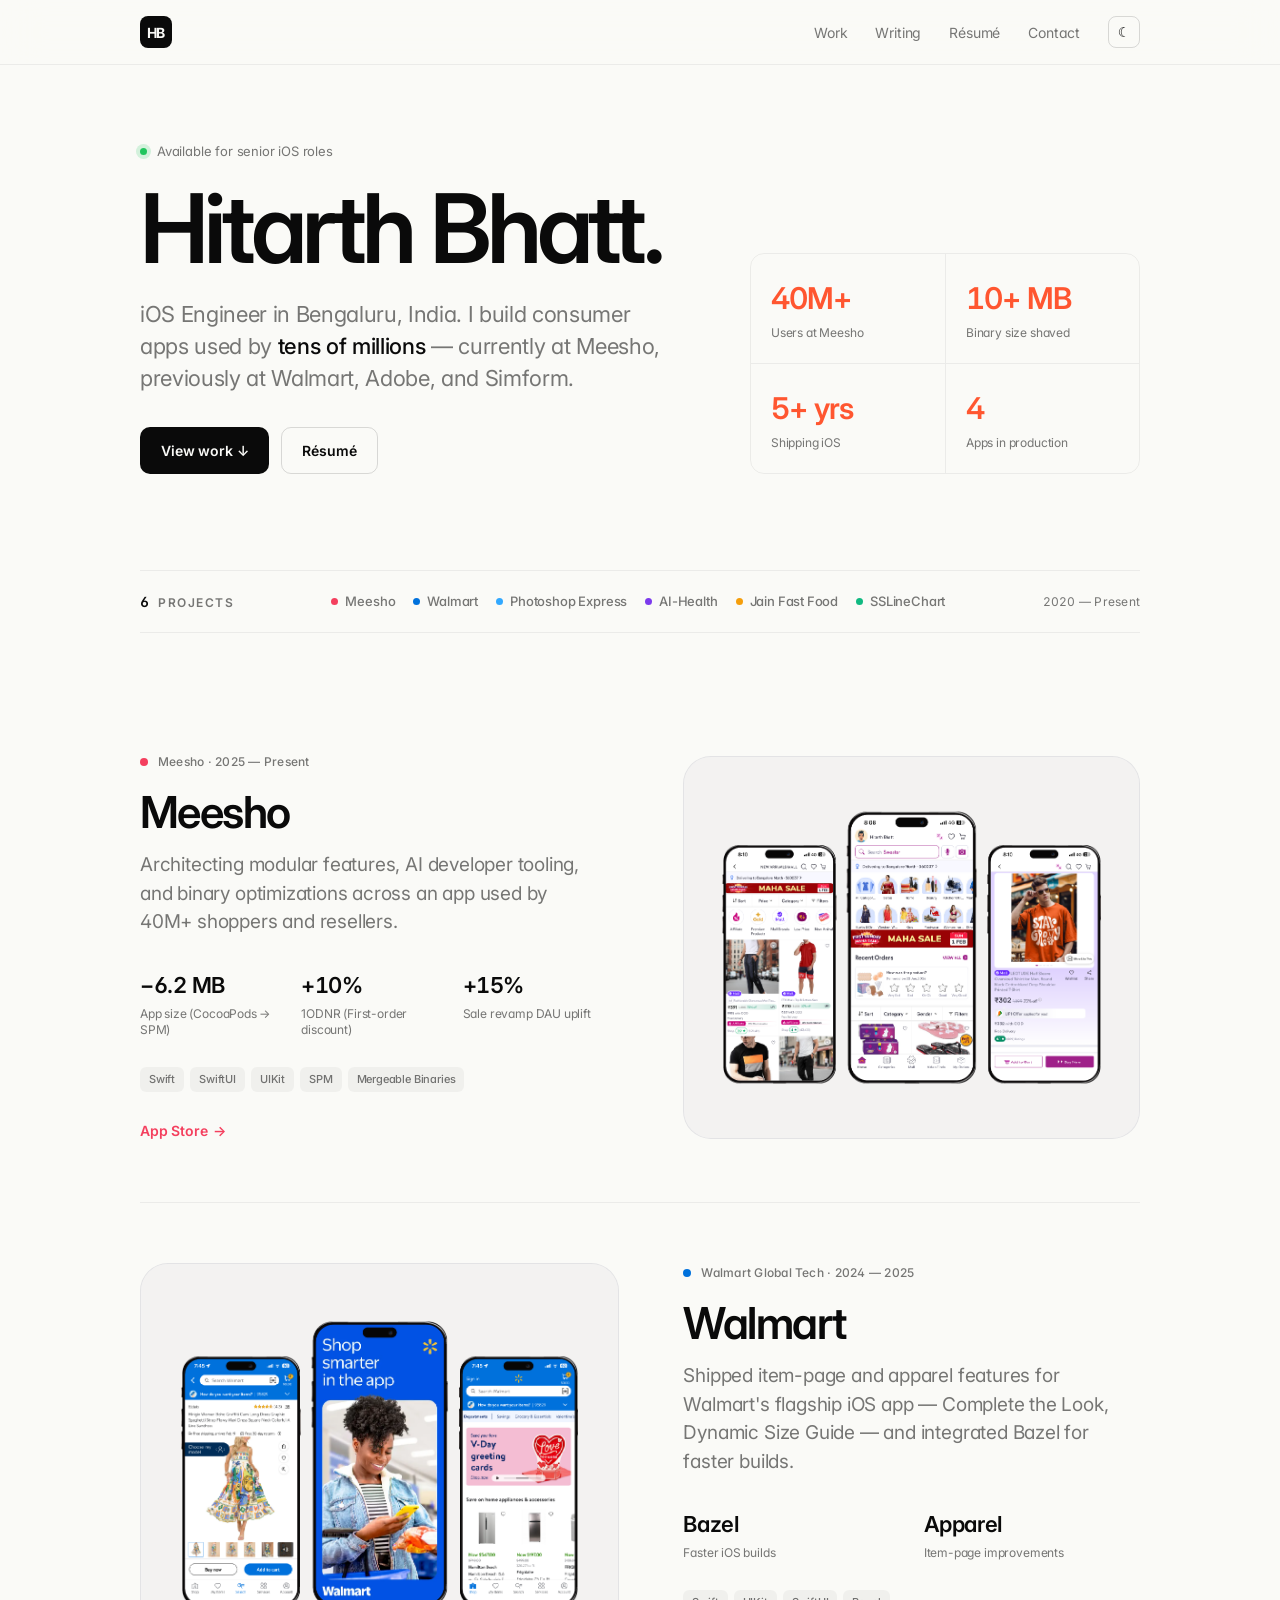
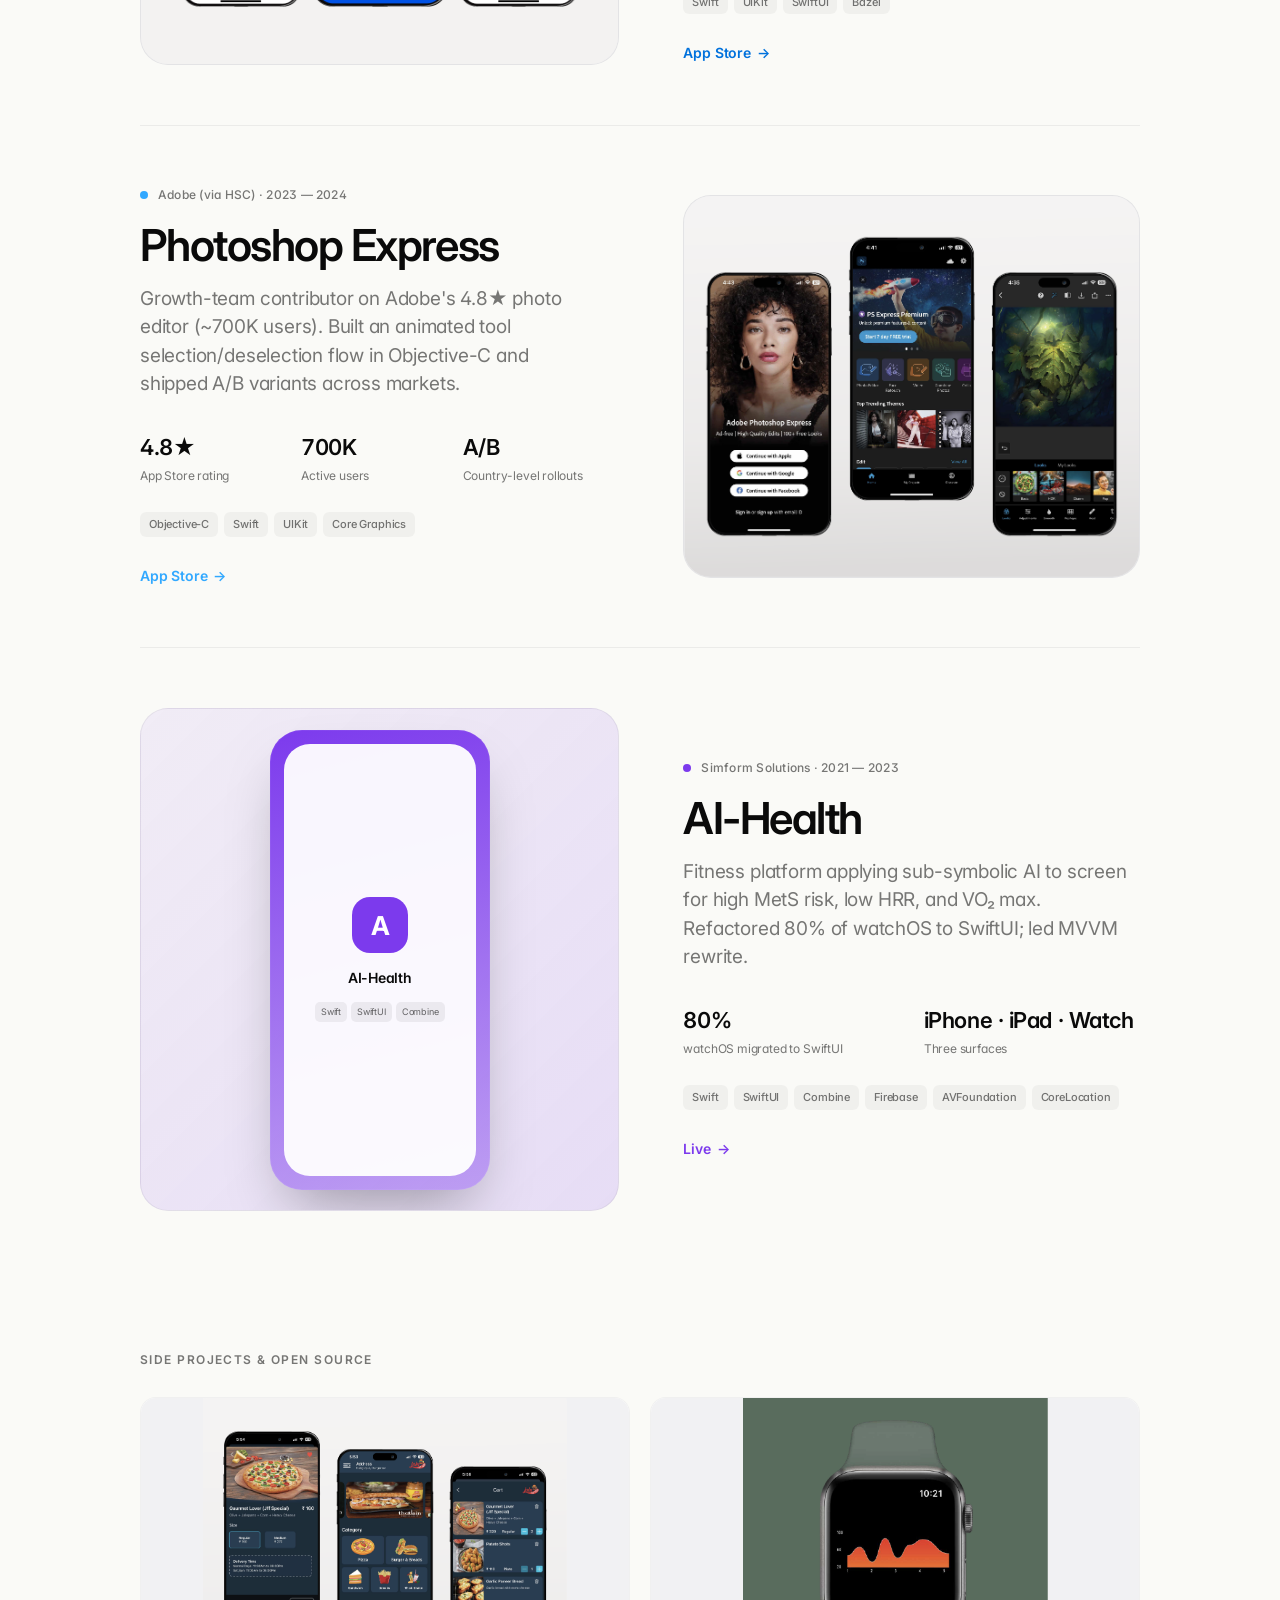
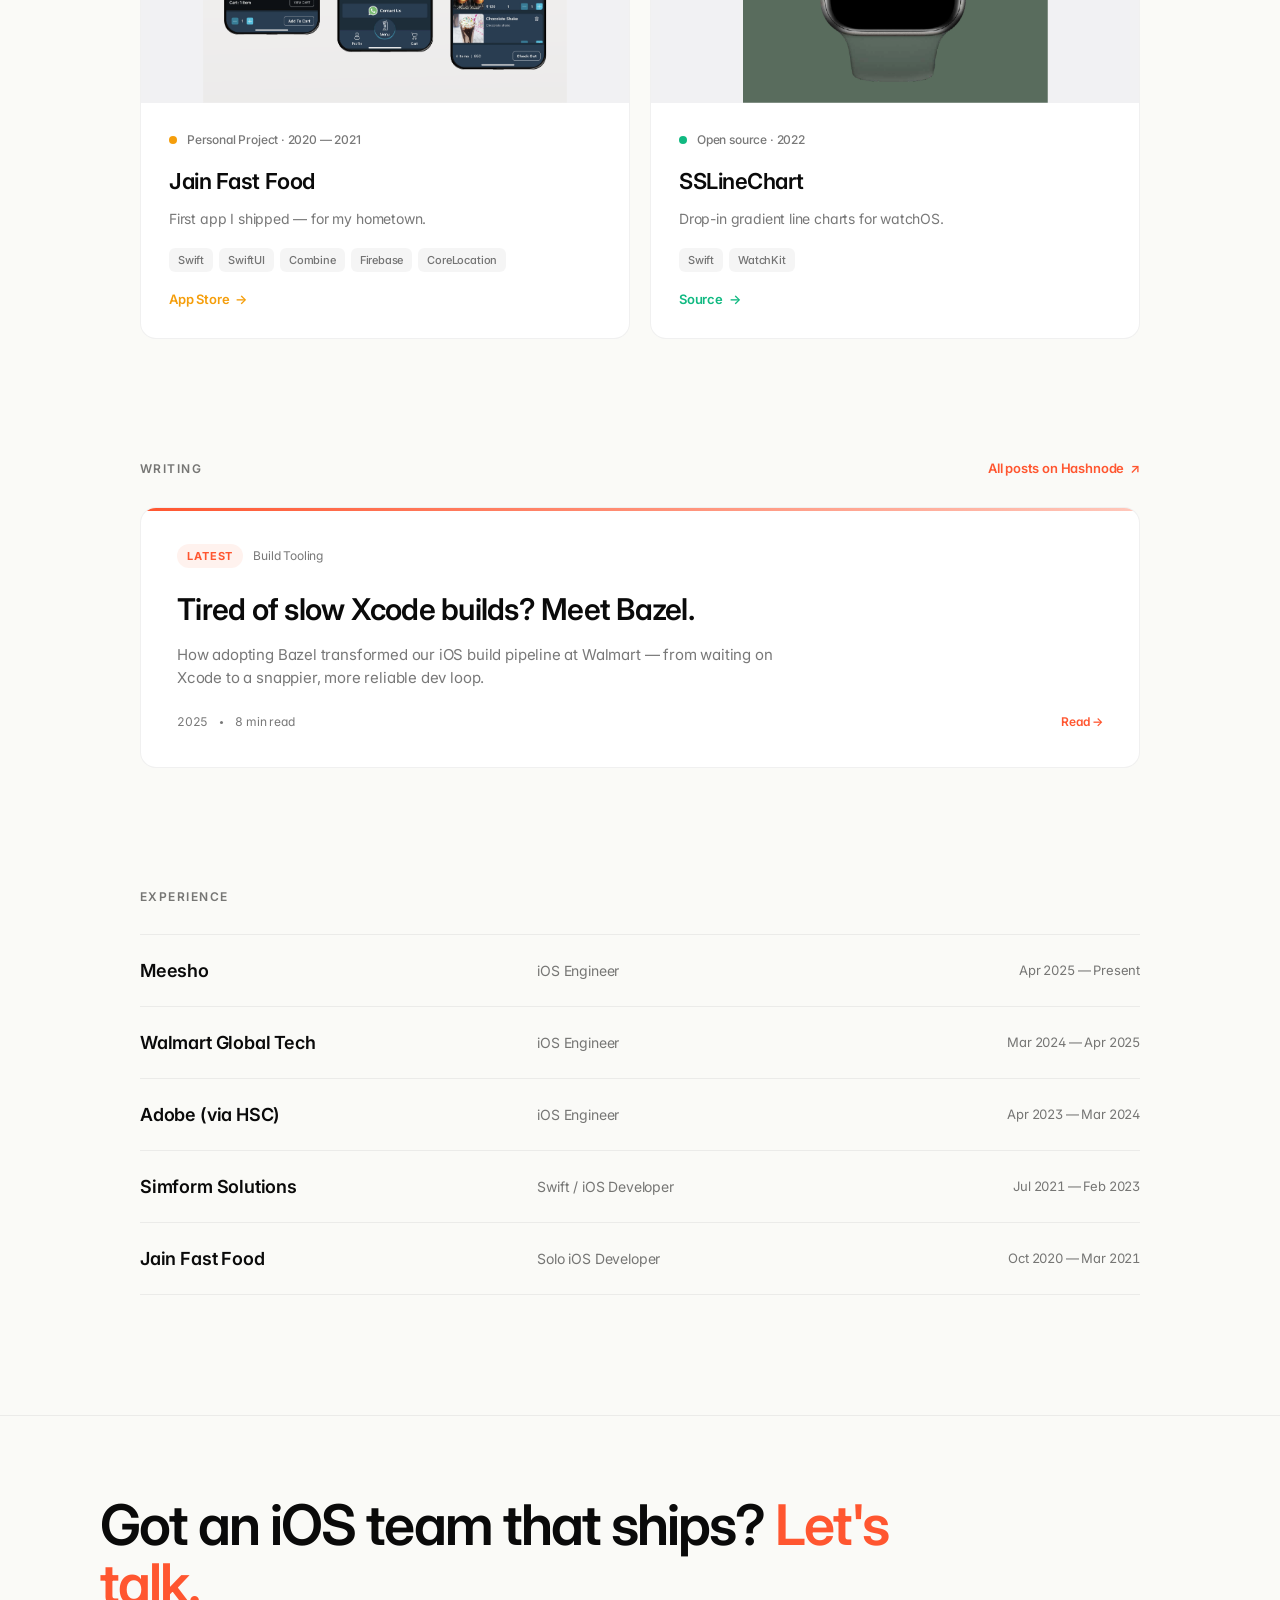
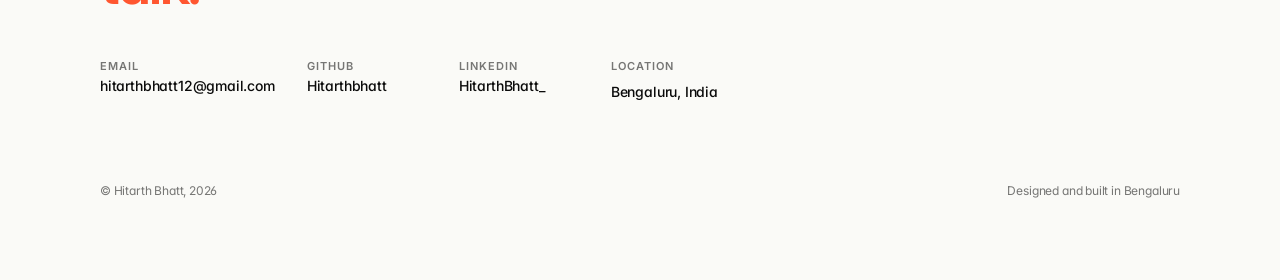
==== commit cb0cd89a: "feat: refined v2.1 - flat image canvas, image-led side cards, Writing section Implements iteration 2" ====
--- a/index.html
+++ b/index.html
@@ -31,7 +31,7 @@
       <a href="#" class="nav__mono" aria-label="Hitarth Bhatt — home">HB</a>
       <div class="nav__links">
         <a href="#work">Work</a>
-        <a href="#experience">Experience</a>
+        <a href="#writing">Writing</a>
         <a href="resume/HitarthResume.pdf" target="_blank" rel="noopener">Résumé</a>
         <a href="#contact">Contact</a>
         <button id="theme-toggle" class="theme-toggle" type="button" aria-label="Toggle theme">☾</button>
@@ -78,6 +78,8 @@
       <div class="side-grid" data-render="side"></div>
     </section>
 
+    <section id="writing" class="writing-wrap" data-render="writing" aria-label="Writing"></section>
+
     <section id="experience" class="exp-wrap" aria-label="Experience">
       <div class="section-label">Experience</div>
       <div class="exp-list" data-render="experience"></div>
--- a/css/style.css
+++ b/css/style.css
@@ -16,7 +16,9 @@
   --card: #ffffff;
   --chip-bg: rgba(10, 10, 10, 0.04);
   --nav-bg: rgba(250, 250, 247, 0.72);
+  --canvas-flat: #f1f1f3;
   --accent: #FF5630;
+  --accent-tint: rgba(255, 86, 48, 0.08);
   --avail: #22c55e;
 }
 
@@ -29,6 +31,8 @@
   --card: #141414;
   --chip-bg: rgba(255, 255, 255, 0.04);
   --nav-bg: rgba(10, 10, 10, 0.72);
+  --canvas-flat: #15151a;
+  --accent-tint: rgba(255, 86, 48, 0.14);
 }
 
 /* ---------- Base ---------- */
@@ -327,6 +331,17 @@
   border: 1px solid var(--subtle);
   overflow: hidden;
 }
+.fr-canvas--flat {
+  padding: 0;
+  aspect-ratio: auto;
+  background: var(--canvas-flat);
+  display: block;
+}
+.fr-img-flat {
+  width: 100%;
+  height: auto;
+  display: block;
+}
 .fr-img {
   max-height: 100%;
   width: auto;
@@ -392,7 +407,25 @@
   border-radius: 16px;
   padding: 28px;
   border: 1px solid var(--subtle);
-}
+  display: flex;
+  flex-direction: column;
+}
+.side-card--with-image { padding: 0; overflow: hidden; }
+.side-card__media {
+  background: var(--canvas-flat);
+  aspect-ratio: 16 / 10;
+  overflow: hidden;
+  display: flex;
+  align-items: center;
+  justify-content: center;
+}
+.side-card__media img {
+  width: 100%;
+  height: 100%;
+  object-fit: contain;
+  display: block;
+}
+.side-card--with-image .side-card__body { padding: 28px; }
 .side-meta {
   display: flex;
   align-items: center;
@@ -414,6 +447,97 @@
   font-weight: 600;
 }
 .side-link:hover { text-decoration: underline; }
+
+/* ---------- Writing ---------- */
+.writing-wrap { max-width: 1080px; margin: 0 auto; padding: 20px 40px 100px; }
+.writing__header {
+  display: flex;
+  align-items: baseline;
+  justify-content: space-between;
+  margin-bottom: 28px;
+  gap: 16px;
+  flex-wrap: wrap;
+}
+.writing__all {
+  font-size: 13px;
+  color: var(--accent);
+  font-weight: 600;
+  display: inline-flex;
+  align-items: center;
+  gap: 6px;
+}
+.writing__all:hover { text-decoration: underline; }
+.writing__featured {
+  background: var(--card);
+  border: 1px solid var(--subtle);
+  border-radius: 16px;
+  padding: 36px;
+  display: flex;
+  flex-direction: column;
+  position: relative;
+  overflow: hidden;
+  color: inherit;
+  text-decoration: none;
+  transition: border-color 0.18s ease;
+}
+.writing__featured:hover { border-color: var(--subtle-strong); }
+.writing__bar {
+  position: absolute;
+  top: 0; left: 0; right: 0;
+  height: 3px;
+  background: linear-gradient(90deg, var(--accent), color-mix(in srgb, var(--accent) 33%, transparent));
+}
+.writing__top {
+  display: flex;
+  align-items: center;
+  gap: 10px;
+  margin-bottom: 24px;
+}
+.writing__pill {
+  font-size: 11px;
+  font-weight: 700;
+  color: var(--accent);
+  letter-spacing: 0.08em;
+  text-transform: uppercase;
+  padding: 4px 10px;
+  border-radius: 100px;
+  background: var(--accent-tint);
+}
+.writing__tag { font-size: 12px; color: var(--muted); }
+.writing__title {
+  font-size: 30px;
+  font-weight: 600;
+  letter-spacing: -0.025em;
+  line-height: 1.15;
+  margin: 0;
+}
+.writing__excerpt {
+  font-size: 15px;
+  line-height: 1.55;
+  color: var(--muted);
+  margin: 16px 0 0;
+  max-width: 640px;
+}
+.writing__foot {
+  margin-top: 24px;
+  display: flex;
+  gap: 12px;
+  align-items: center;
+  font-size: 12px;
+  color: var(--muted);
+  font-variant-numeric: tabular-nums;
+}
+.writing__dot {
+  width: 3px; height: 3px;
+  border-radius: 3px;
+  background: var(--muted);
+  display: inline-block;
+}
+.writing__read {
+  margin-left: auto;
+  color: var(--accent);
+  font-weight: 600;
+}
 
 /* ---------- Experience ---------- */
 .exp-wrap { max-width: 1080px; margin: 0 auto; padding: 20px 40px 120px; }
@@ -481,7 +605,9 @@
   .hero__grid { grid-template-columns: 1fr; gap: 40px; align-items: start; }
   .hero__name { font-size: 72px; }
   .hero { padding: 56px 24px 40px; }
-  .container, .idx, .featured, .side-wrap, .exp-wrap { padding-left: 24px; padding-right: 24px; }
+  .container, .idx, .featured, .side-wrap, .writing-wrap, .exp-wrap { padding-left: 24px; padding-right: 24px; }
+  .writing__featured { padding: 24px; }
+  .writing__title { font-size: 24px; }
   .footer { padding: 64px 24px; }
   .nav__inner { padding: 14px 24px; gap: 12px; }
   .fr-row { grid-template-columns: 1fr; gap: 32px; padding: 48px 0; }
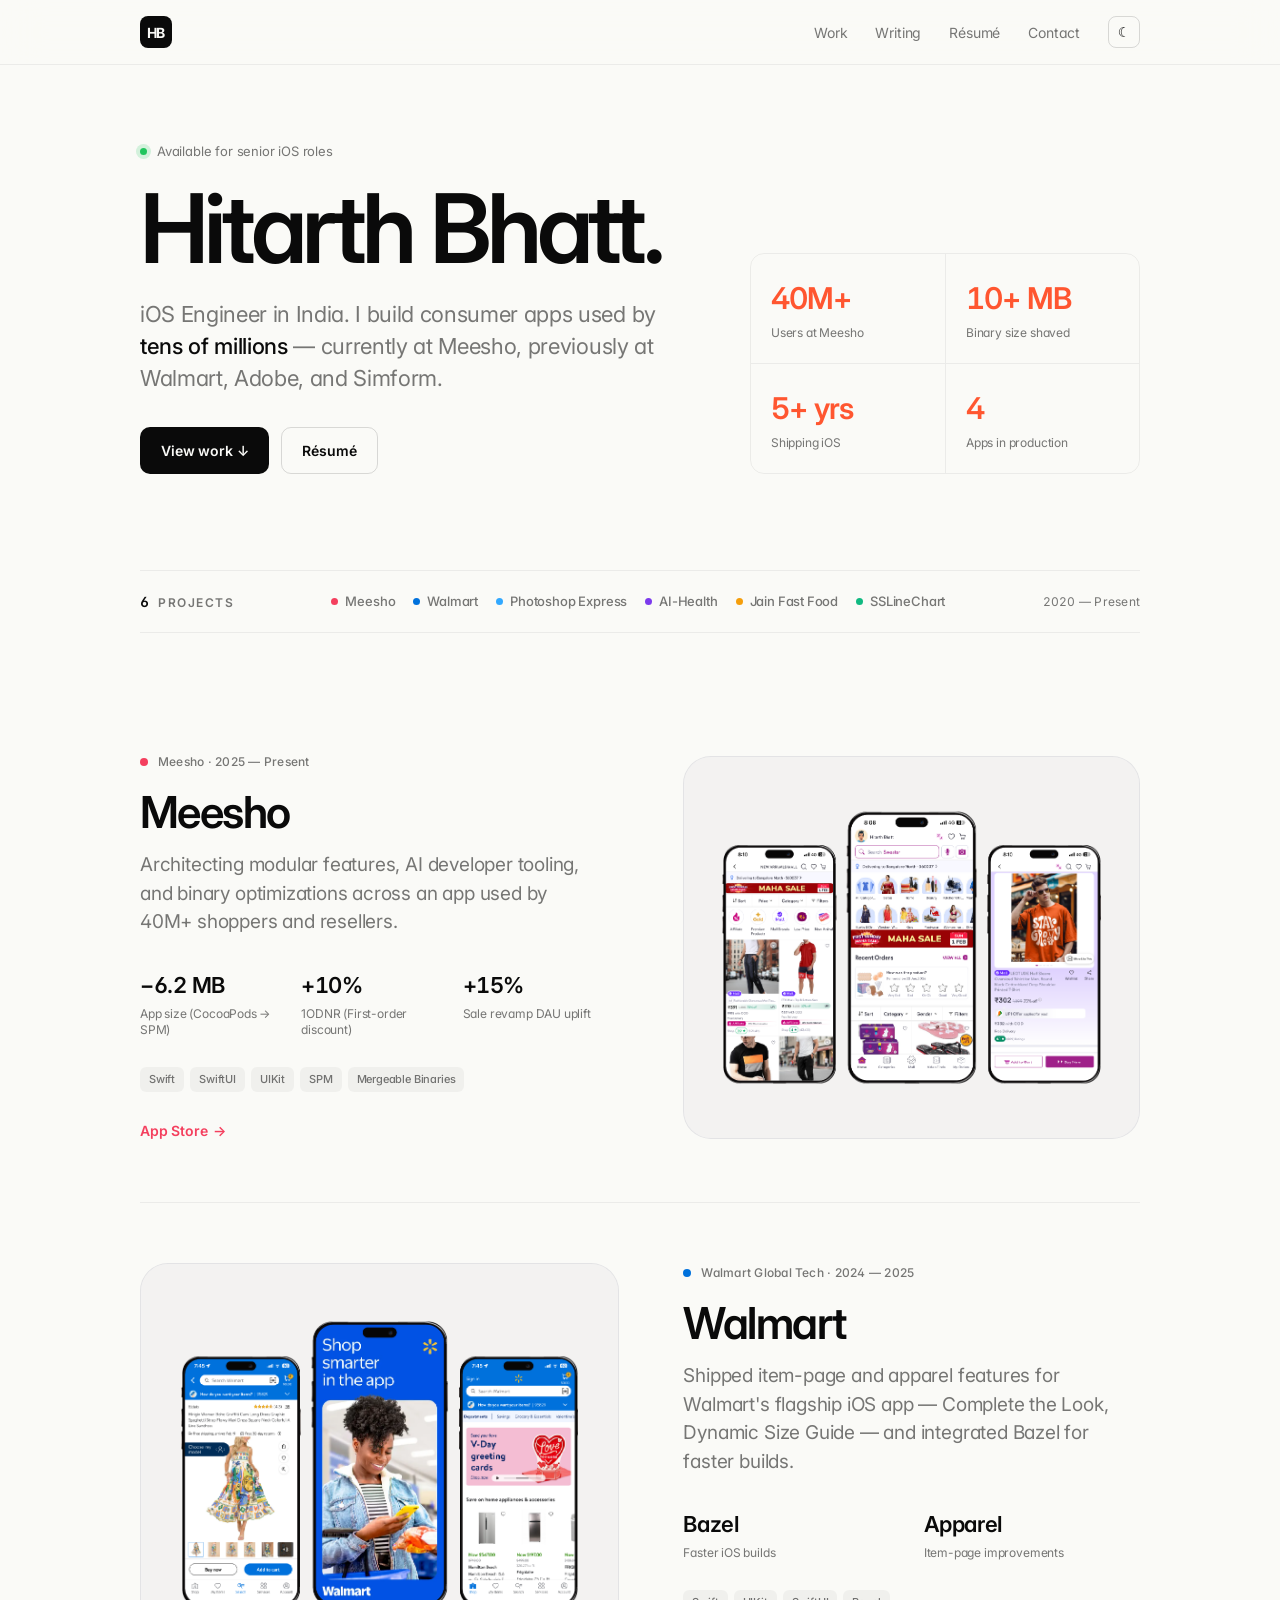
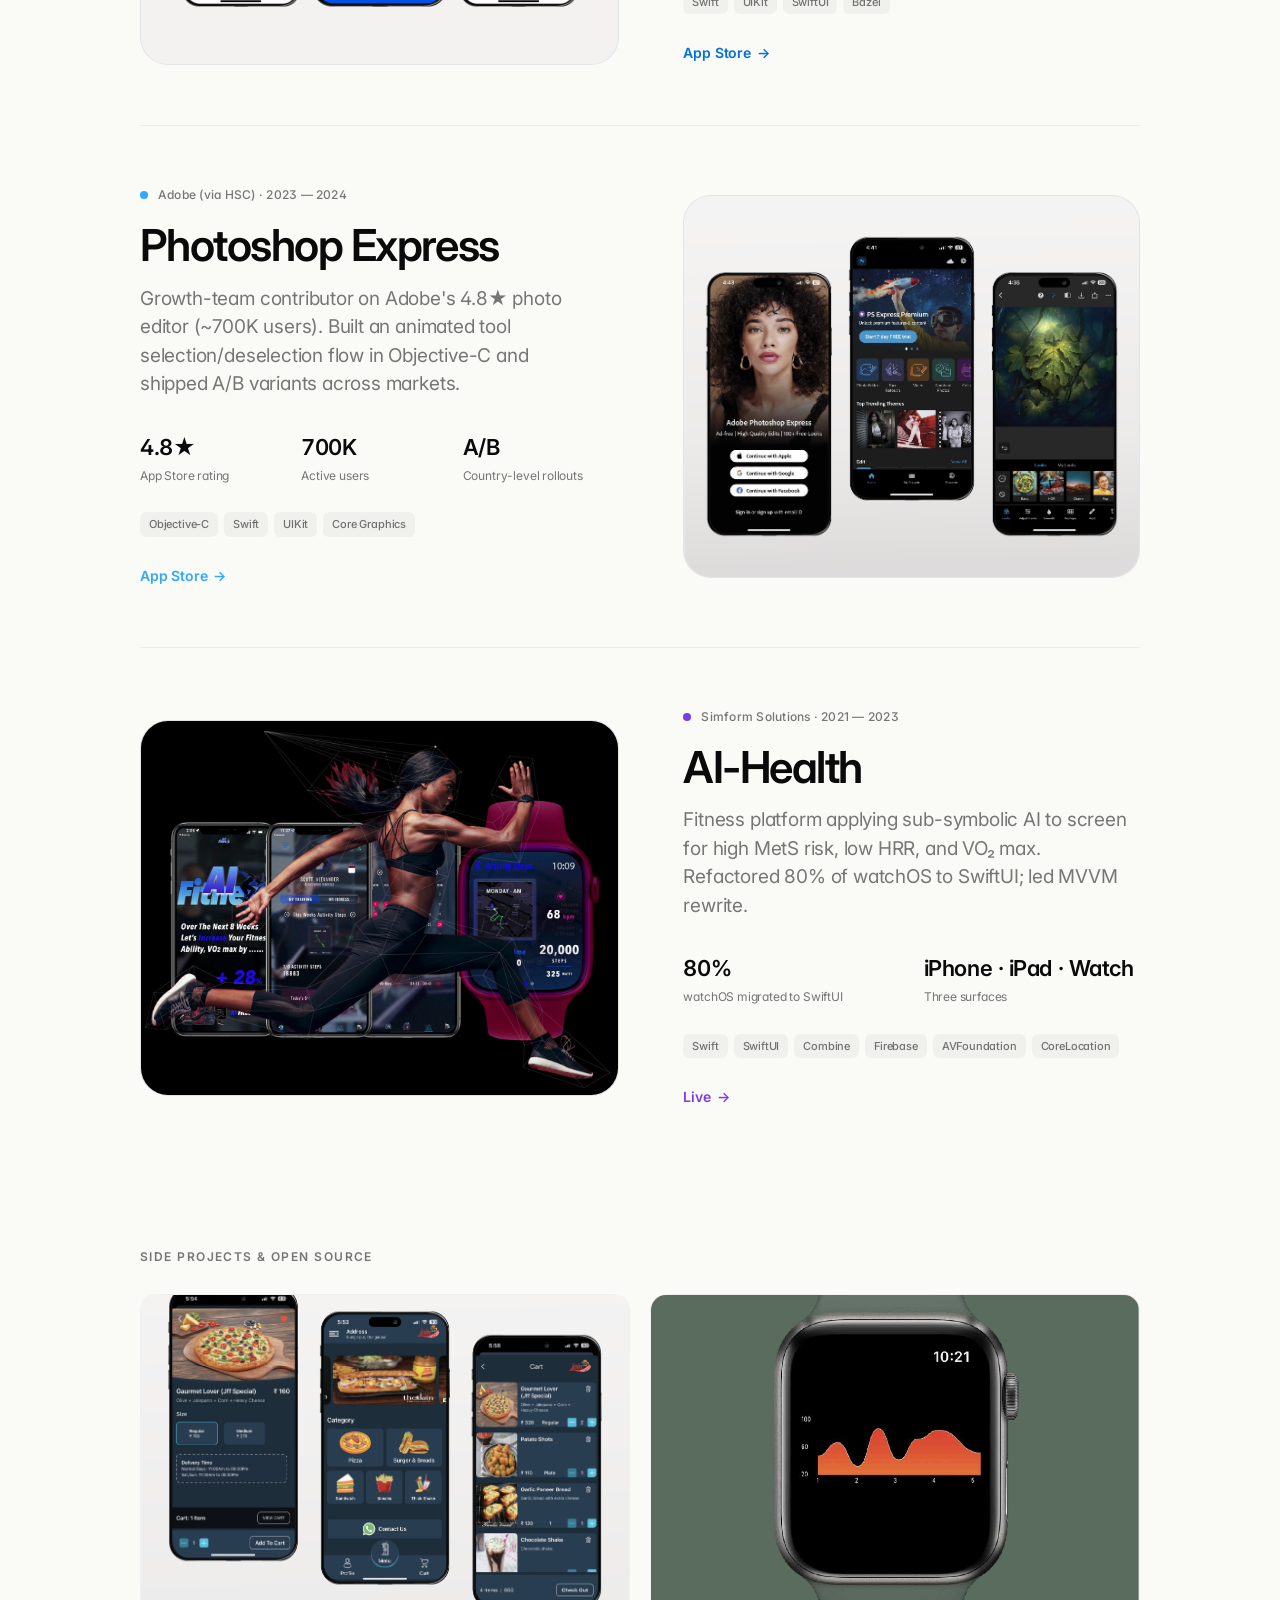
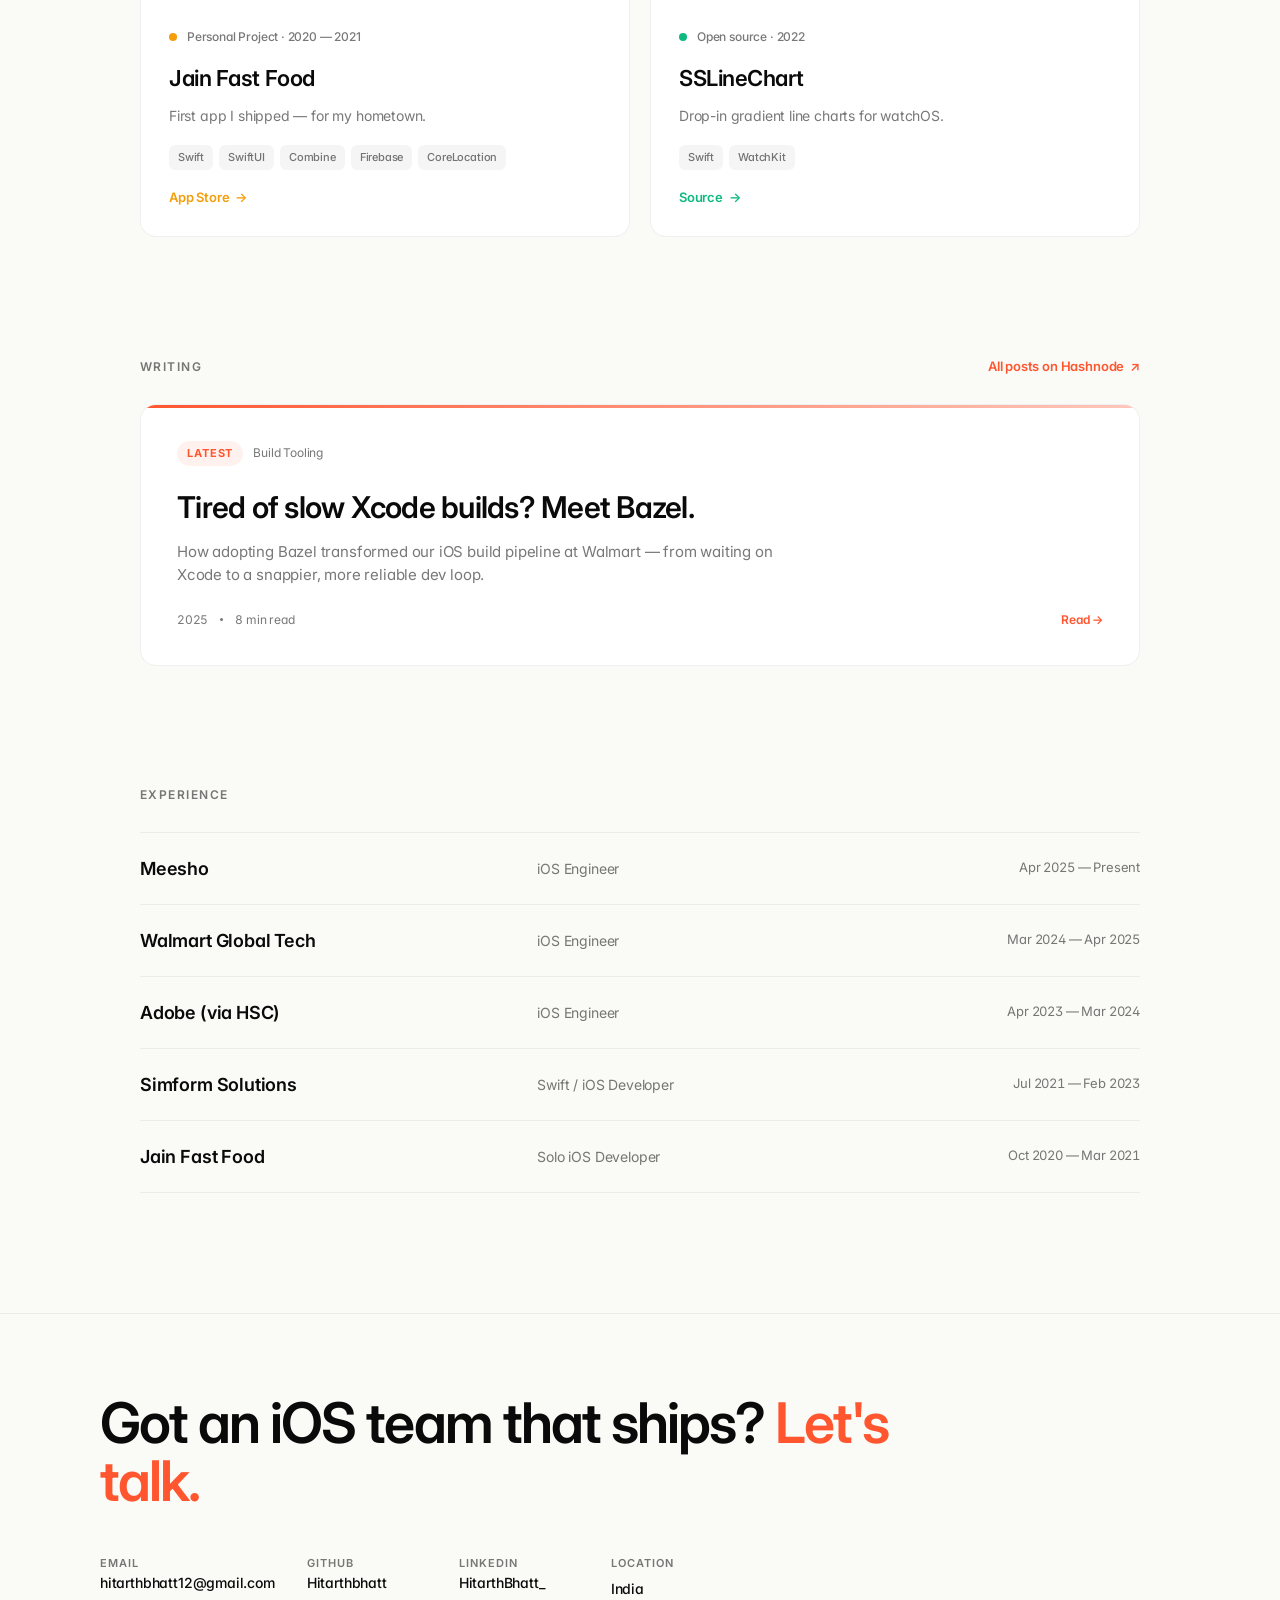
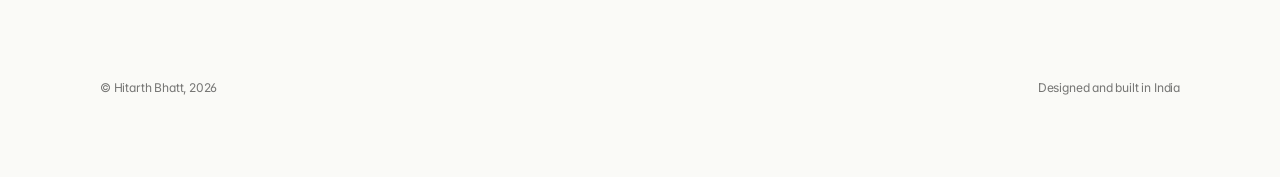
==== commit 25b70d3a: "chore: drop Bengaluru, keep India only Replace 'Bengaluru' / 'Bengaluru, India' with 'India' across " ====
--- a/index.html
+++ b/index.html
@@ -6,11 +6,11 @@
   <meta http-equiv="X-UA-Compatible" content="ie=edge" />
 
   <title>Hitarth Bhatt — iOS Engineer</title>
-  <meta name="description" content="iOS Engineer in Bengaluru. Building consumer apps used by tens of millions — Meesho, Walmart, Adobe, Simform." />
-  <meta name="keywords" content="iOS, Swift, SwiftUI, Engineer, Meesho, Walmart, Adobe, Bengaluru, Hitarth Bhatt" />
+  <meta name="description" content="iOS Engineer in India. Building consumer apps used by tens of millions — Meesho, Walmart, Adobe, Simform." />
+  <meta name="keywords" content="iOS, Swift, SwiftUI, Engineer, Meesho, Walmart, Adobe, India, Hitarth Bhatt" />
 
   <meta property="og:title" content="Hitarth Bhatt — iOS Engineer" />
-  <meta property="og:description" content="iOS Engineer in Bengaluru. Building consumer apps used by tens of millions." />
+  <meta property="og:description" content="iOS Engineer in India. Building consumer apps used by tens of millions." />
   <meta property="og:type" content="website" />
   <meta name="twitter:card" content="summary_large_image" />
 
@@ -49,7 +49,7 @@
           </div>
           <h1 id="hero-name" class="hero__name">Hitarth Bhatt.</h1>
           <p class="hero__bio">
-            iOS Engineer in Bengaluru, India. I build consumer apps used by
+            iOS Engineer in India. I build consumer apps used by
             <strong>tens of millions</strong> — currently at Meesho, previously at Walmart, Adobe, and Simform.
           </p>
           <div class="hero__cta">
@@ -94,7 +94,7 @@
       <div class="footer-links"></div>
       <div class="footer-bottom">
         <span class="footer-copy"></span>
-        <span>Designed and built in Bengaluru</span>
+        <span>Designed and built in India</span>
       </div>
     </div>
   </footer>
--- a/css/style.css
+++ b/css/style.css
@@ -1,6 +1,11 @@
 /* ---------- Reset ---------- */
 *, *::before, *::after { box-sizing: border-box; }
 html, body { margin: 0; padding: 0; }
+html { scroll-behavior: smooth; }
+@media (prefers-reduced-motion: reduce) {
+  html { scroll-behavior: auto; }
+}
+:target, [id] { scroll-margin-top: 72px; }
 body { -webkit-font-smoothing: antialiased; -moz-osx-font-smoothing: grayscale; text-rendering: optimizeLegibility; }
 img { max-width: 100%; display: block; }
 button { font: inherit; cursor: pointer; }
@@ -415,14 +420,13 @@
   background: var(--canvas-flat);
   aspect-ratio: 16 / 10;
   overflow: hidden;
-  display: flex;
-  align-items: center;
-  justify-content: center;
+  display: block;
 }
 .side-card__media img {
   width: 100%;
   height: 100%;
-  object-fit: contain;
+  object-fit: cover;
+  object-position: center;
   display: block;
 }
 .side-card--with-image .side-card__body { padding: 28px; }
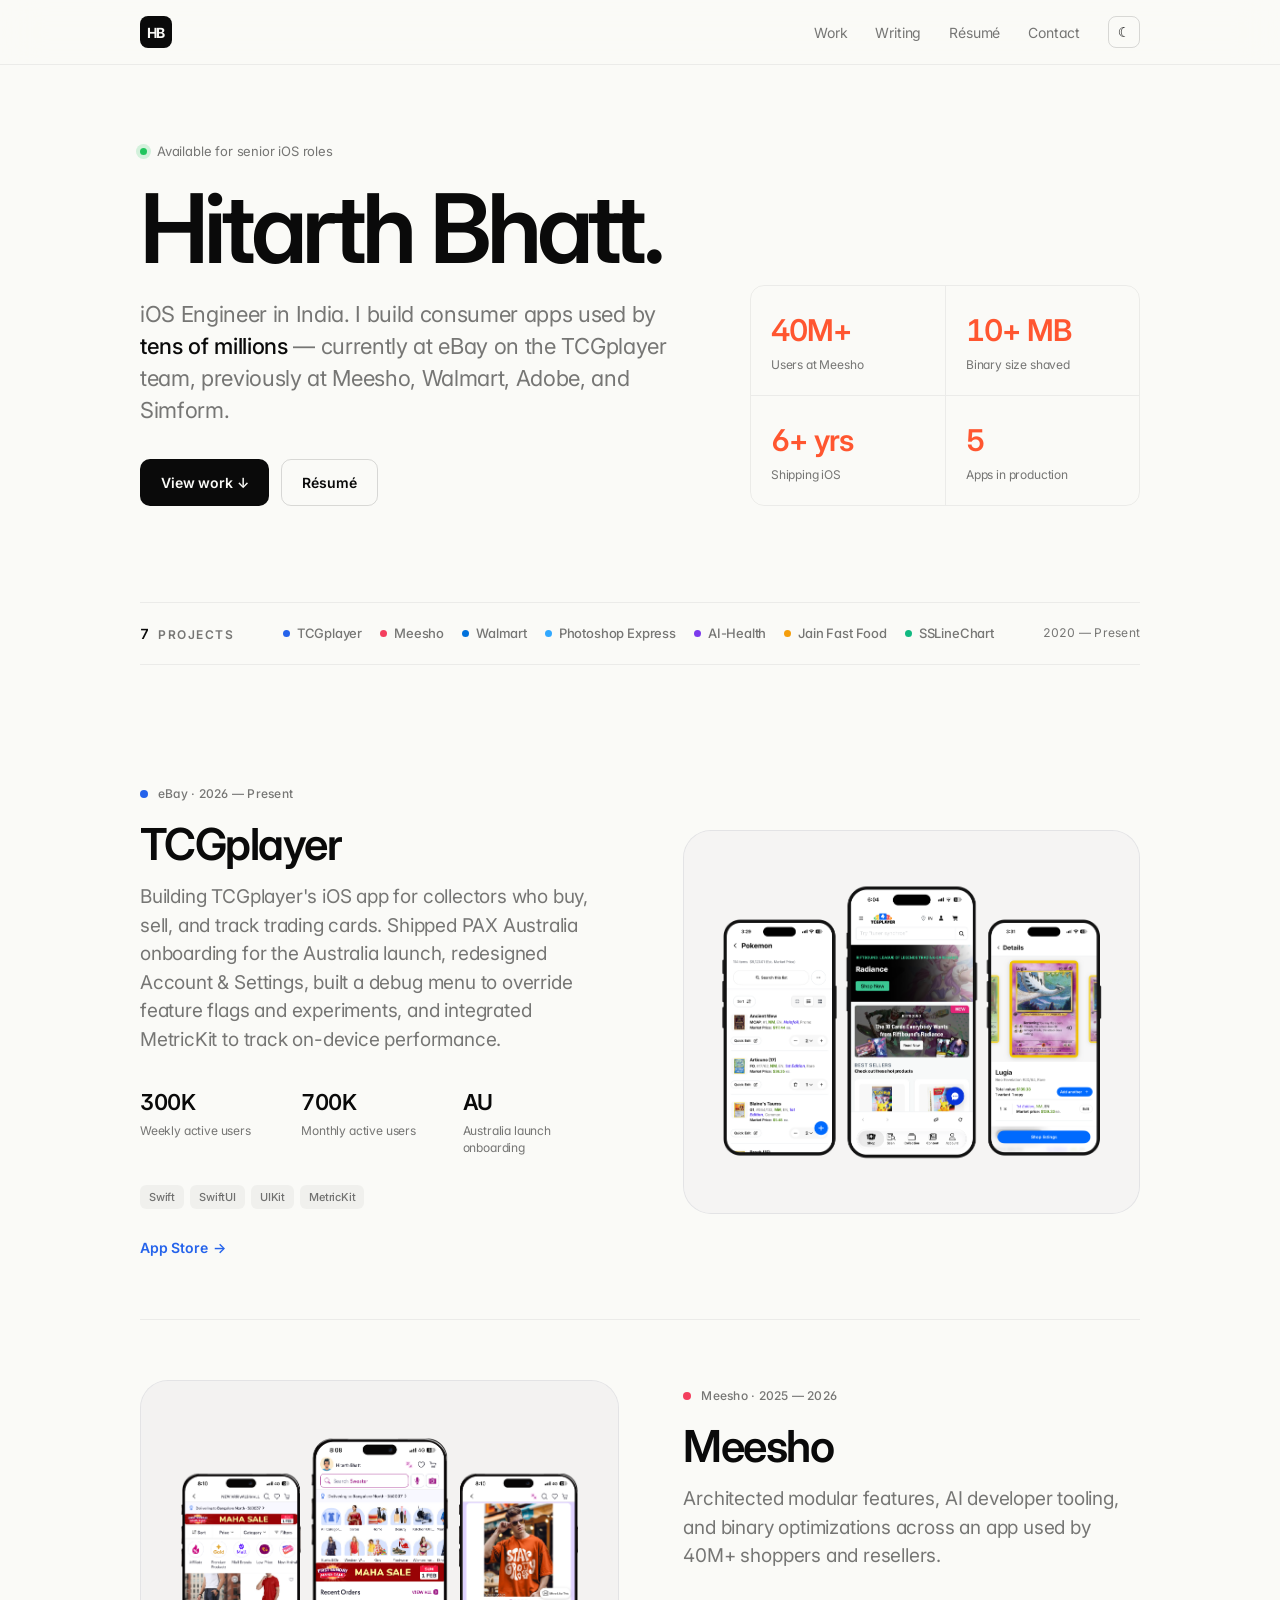
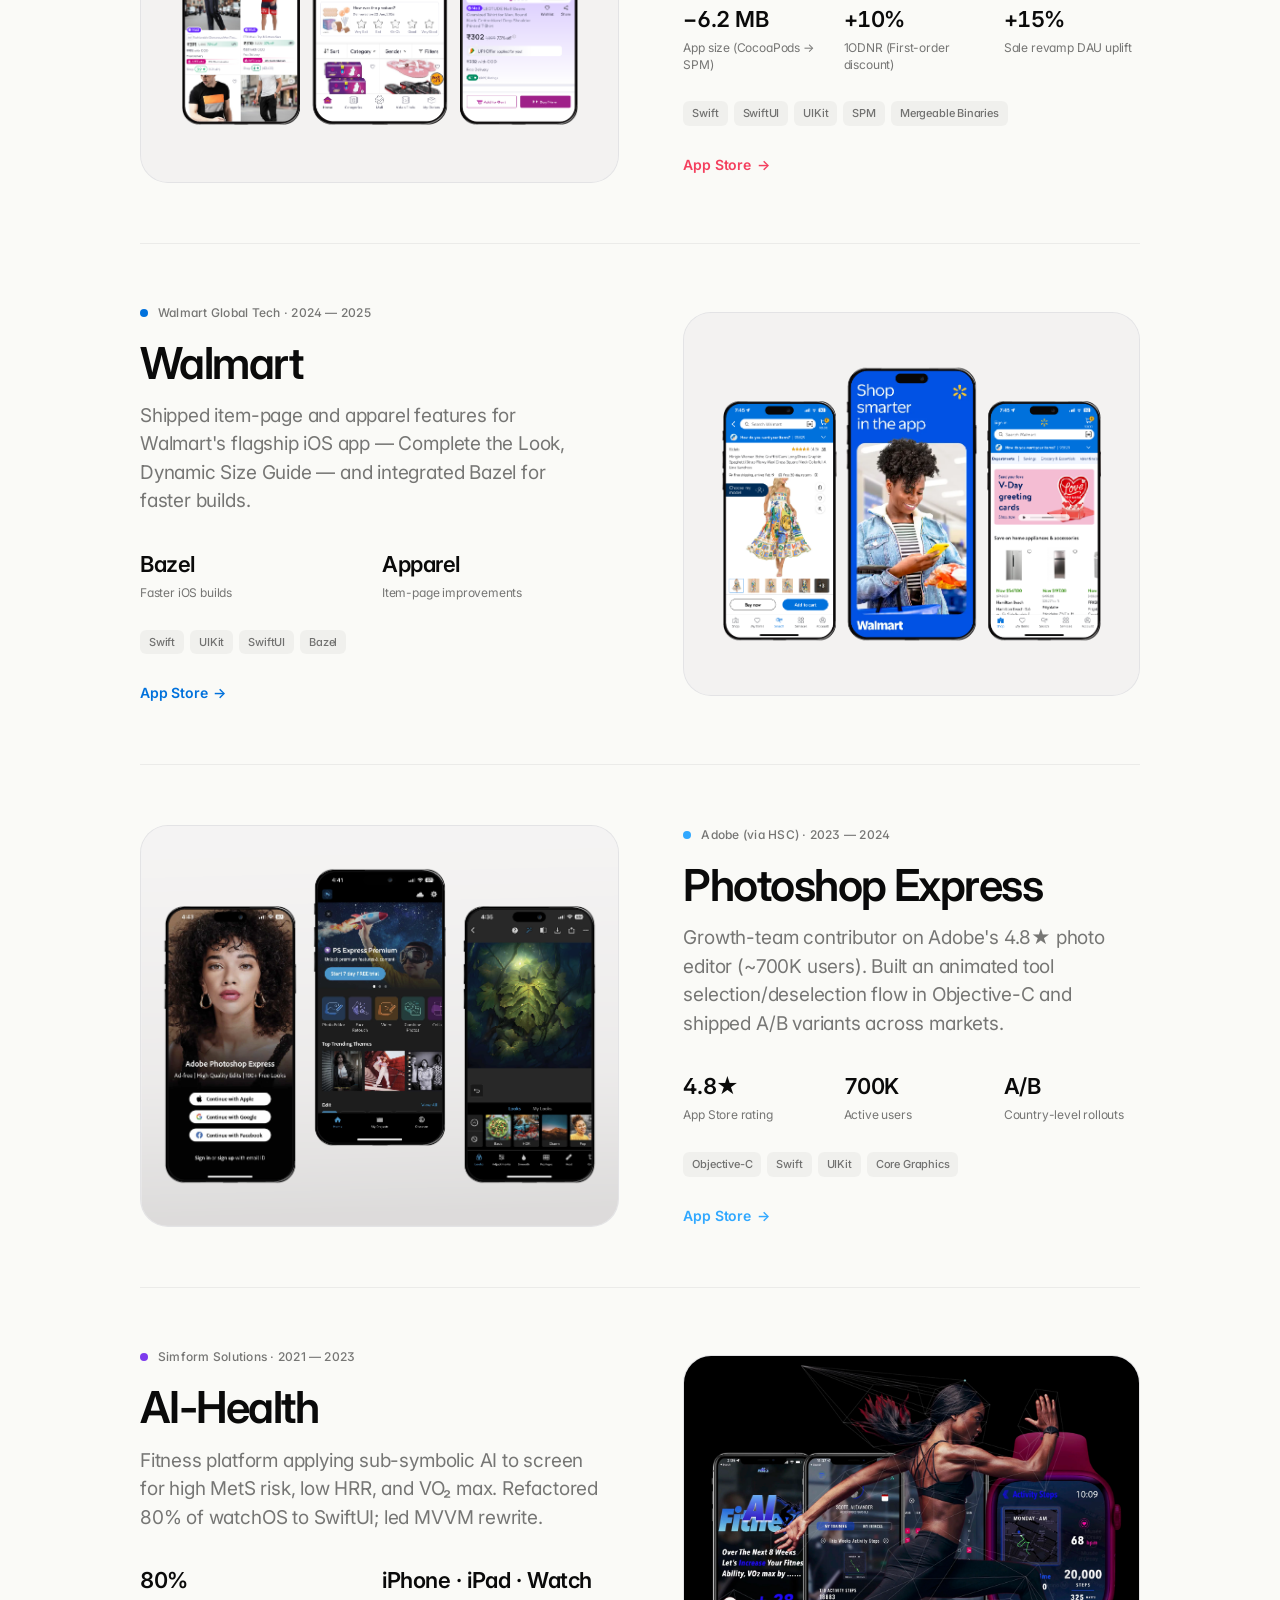
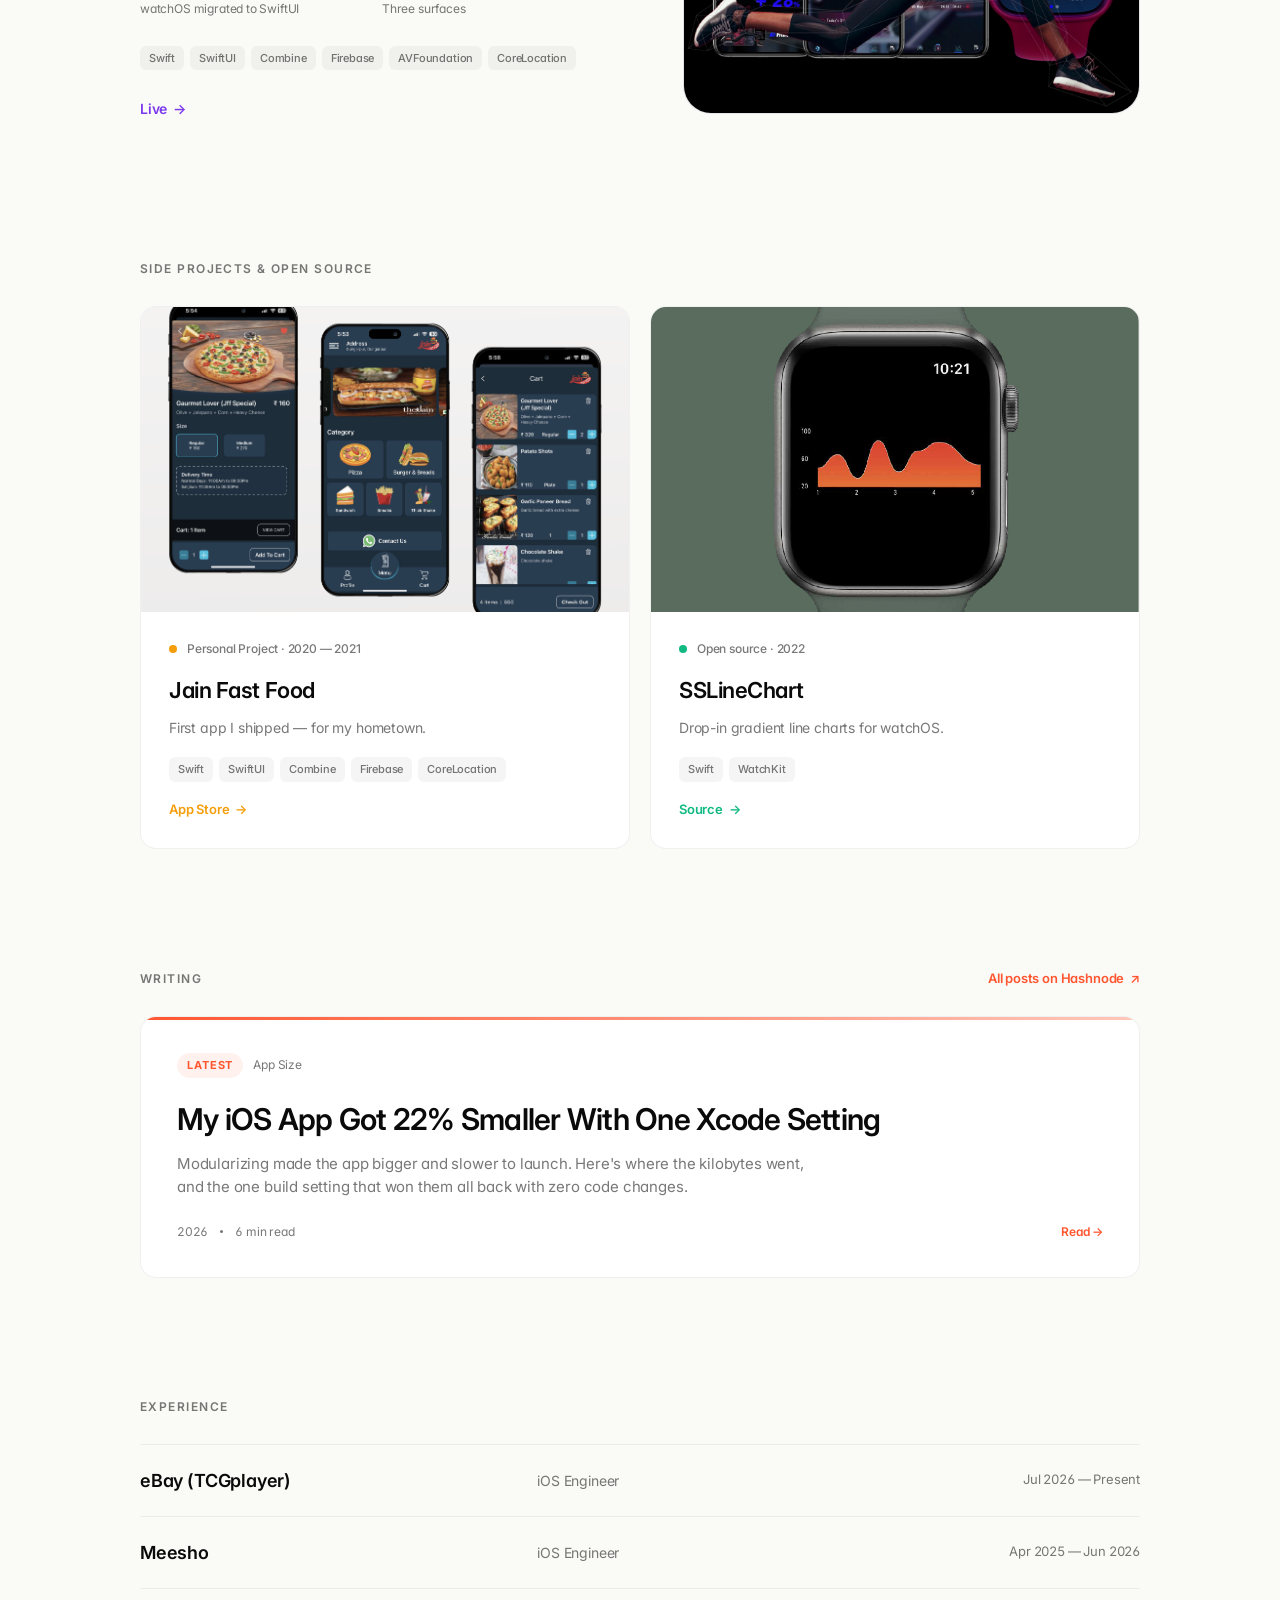
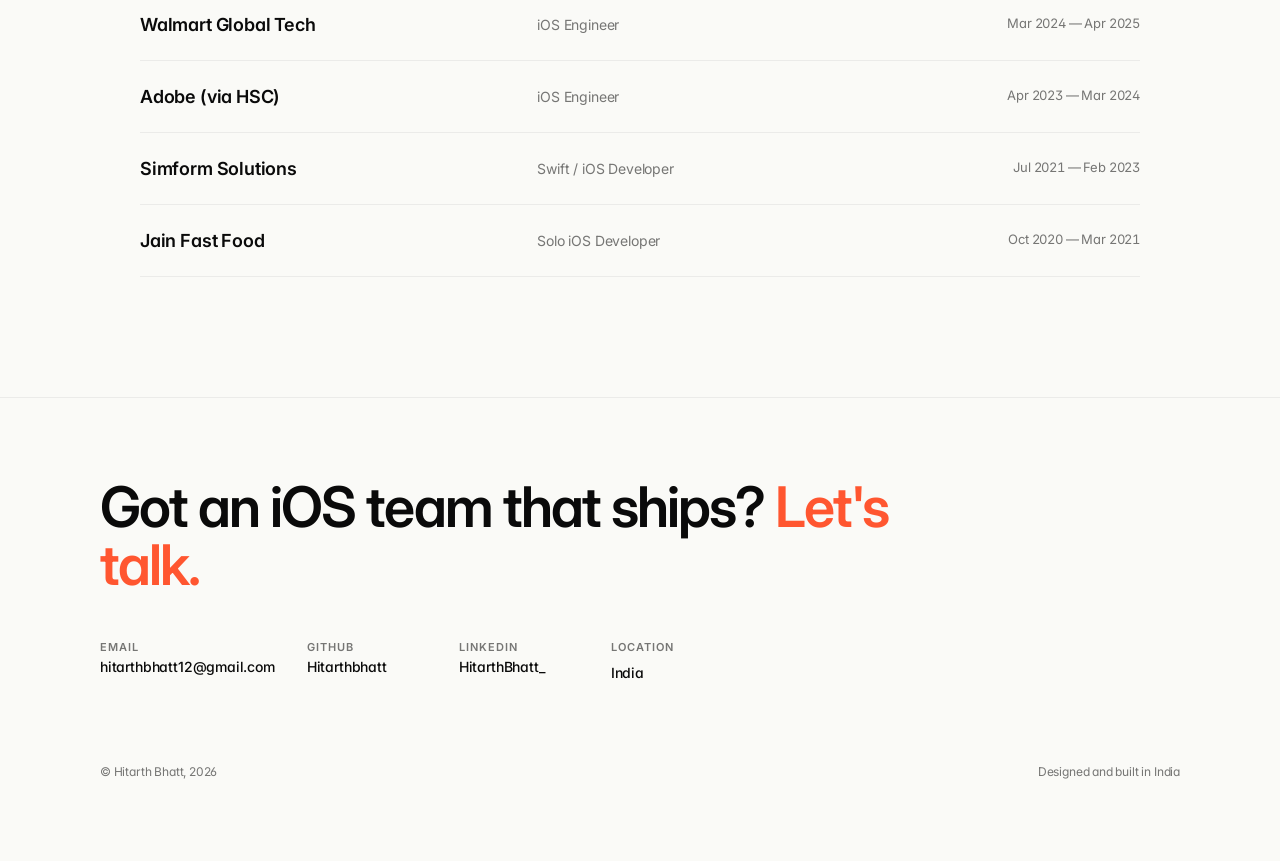
==== commit 654b6371: "feat: add eBay/TCGplayer as current role Featured TCGplayer project with 3-phone mockup, Meesho move" ====
--- a/index.html
+++ b/index.html
@@ -6,8 +6,8 @@
   <meta http-equiv="X-UA-Compatible" content="ie=edge" />
 
   <title>Hitarth Bhatt — iOS Engineer</title>
-  <meta name="description" content="iOS Engineer in India. Building consumer apps used by tens of millions — Meesho, Walmart, Adobe, Simform." />
-  <meta name="keywords" content="iOS, Swift, SwiftUI, Engineer, Meesho, Walmart, Adobe, India, Hitarth Bhatt" />
+  <meta name="description" content="iOS Engineer in India. Building consumer apps used by tens of millions — eBay, Meesho, Walmart, Adobe." />
+  <meta name="keywords" content="iOS, Swift, SwiftUI, Engineer, eBay, TCGplayer, Meesho, Walmart, Adobe, India, Hitarth Bhatt" />
 
   <meta property="og:title" content="Hitarth Bhatt — iOS Engineer" />
   <meta property="og:description" content="iOS Engineer in India. Building consumer apps used by tens of millions." />
@@ -32,7 +32,7 @@
       <div class="nav__links">
         <a href="#work">Work</a>
         <a href="#writing">Writing</a>
-        <a href="resume/HitarthResume.pdf" target="_blank" rel="noopener">Résumé</a>
+        <a href="https://github.com/Hitarthbhatt/Hitarthbhatt.github.io/releases/latest/download/HitarthResume.pdf" target="_blank" rel="noopener">Résumé</a>
         <a href="#contact">Contact</a>
         <button id="theme-toggle" class="theme-toggle" type="button" aria-label="Toggle theme">☾</button>
       </div>
@@ -50,11 +50,11 @@
           <h1 id="hero-name" class="hero__name">Hitarth Bhatt.</h1>
           <p class="hero__bio">
             iOS Engineer in India. I build consumer apps used by
-            <strong>tens of millions</strong> — currently at Meesho, previously at Walmart, Adobe, and Simform.
+            <strong>tens of millions</strong> — currently at eBay on the TCGplayer team, previously at Meesho, Walmart, Adobe, and Simform.
           </p>
           <div class="hero__cta">
             <a href="#work" class="btn btn--primary">View work ↓</a>
-            <a href="resume/HitarthResume.pdf" target="_blank" rel="noopener" class="btn btn--ghost">Résumé</a>
+            <a href="https://github.com/Hitarthbhatt/Hitarthbhatt.github.io/releases/latest/download/HitarthResume.pdf" target="_blank" rel="noopener" class="btn btn--ghost">Résumé</a>
           </div>
         </div>
         <div data-render="highlights" aria-label="Career highlights"></div>
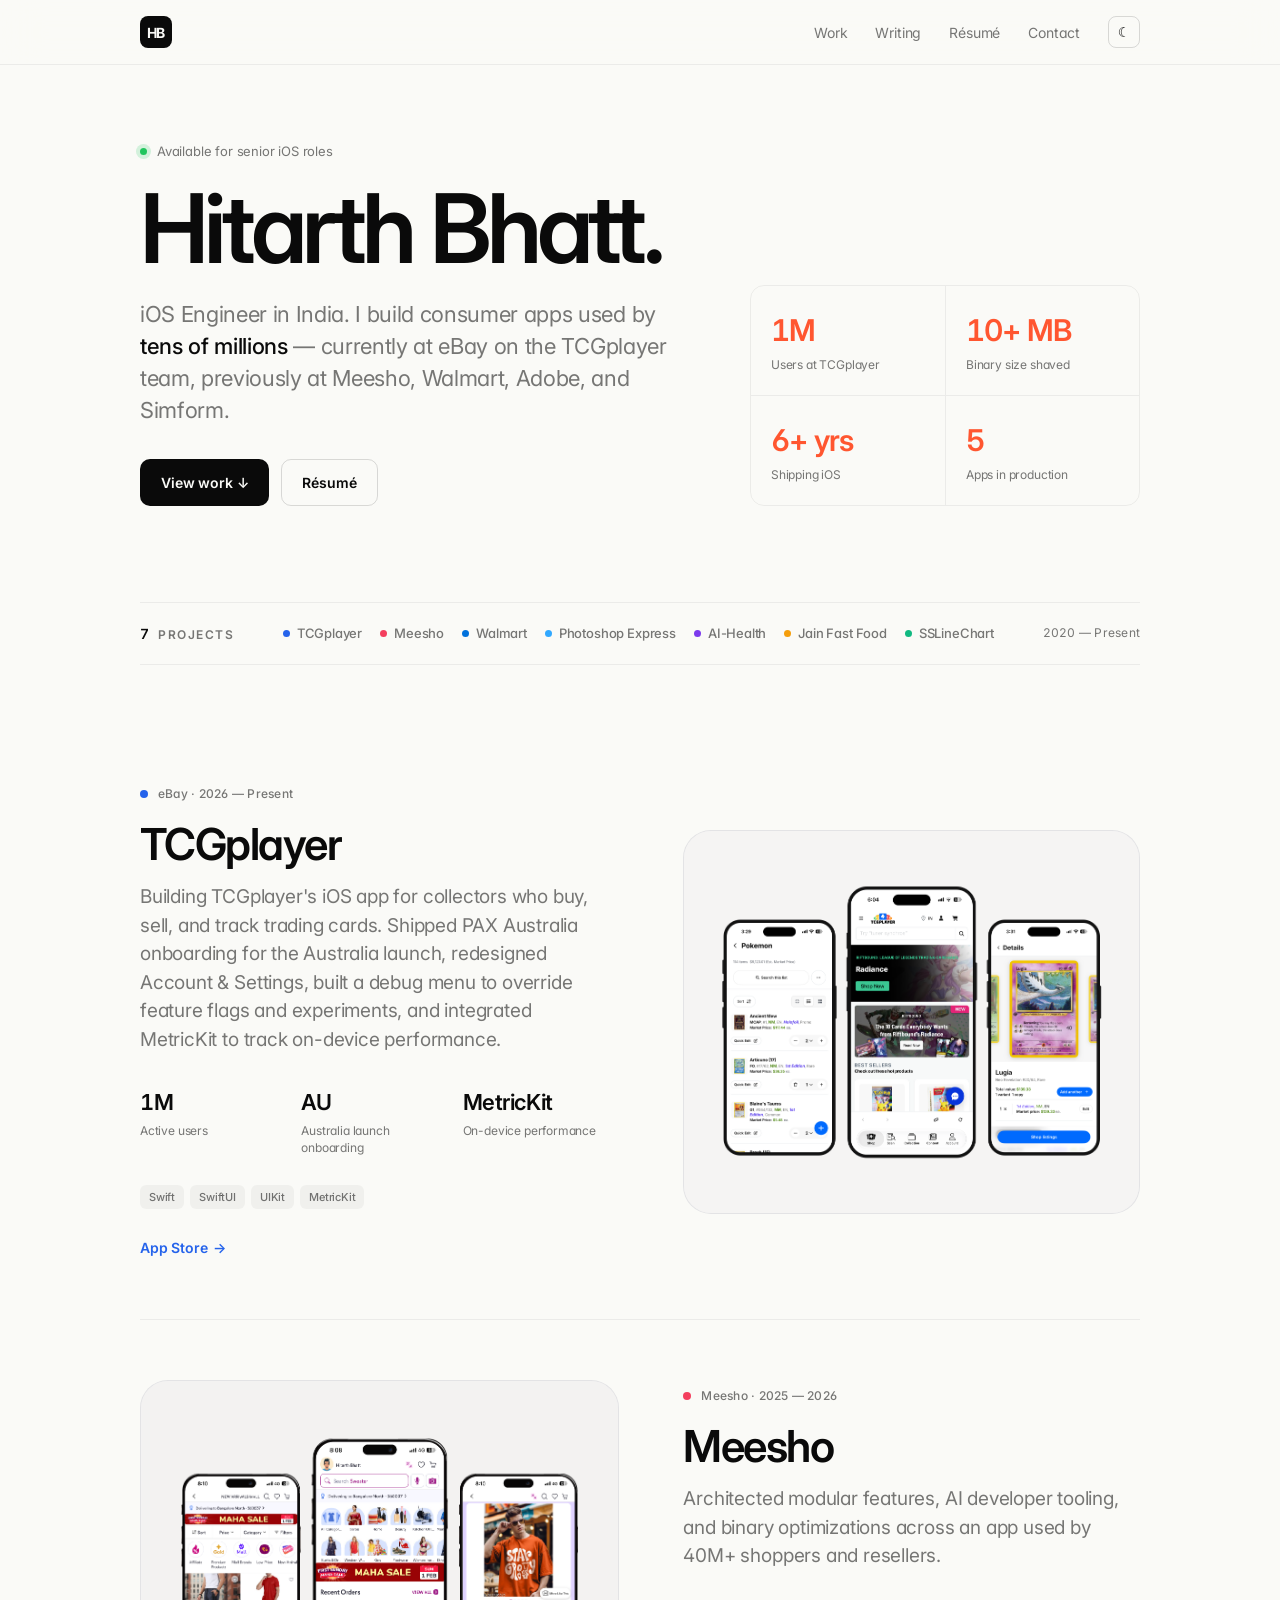
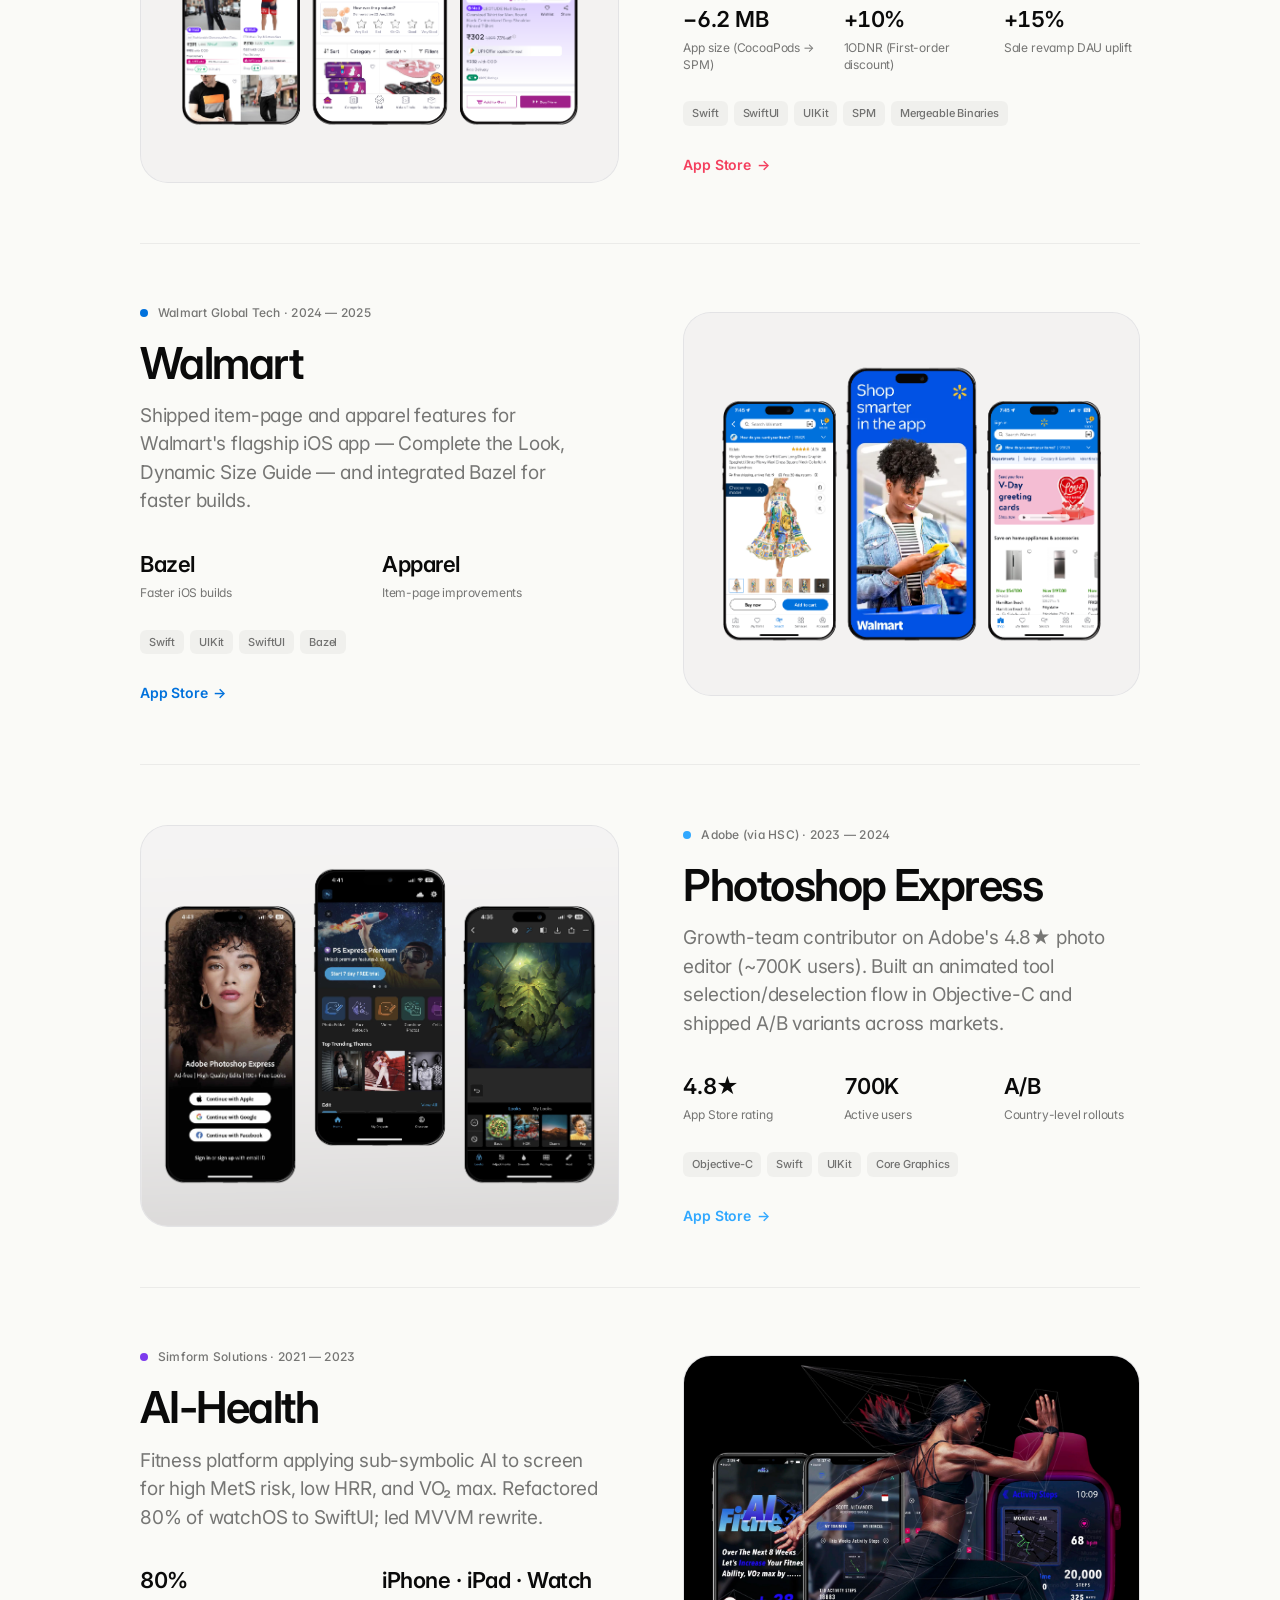
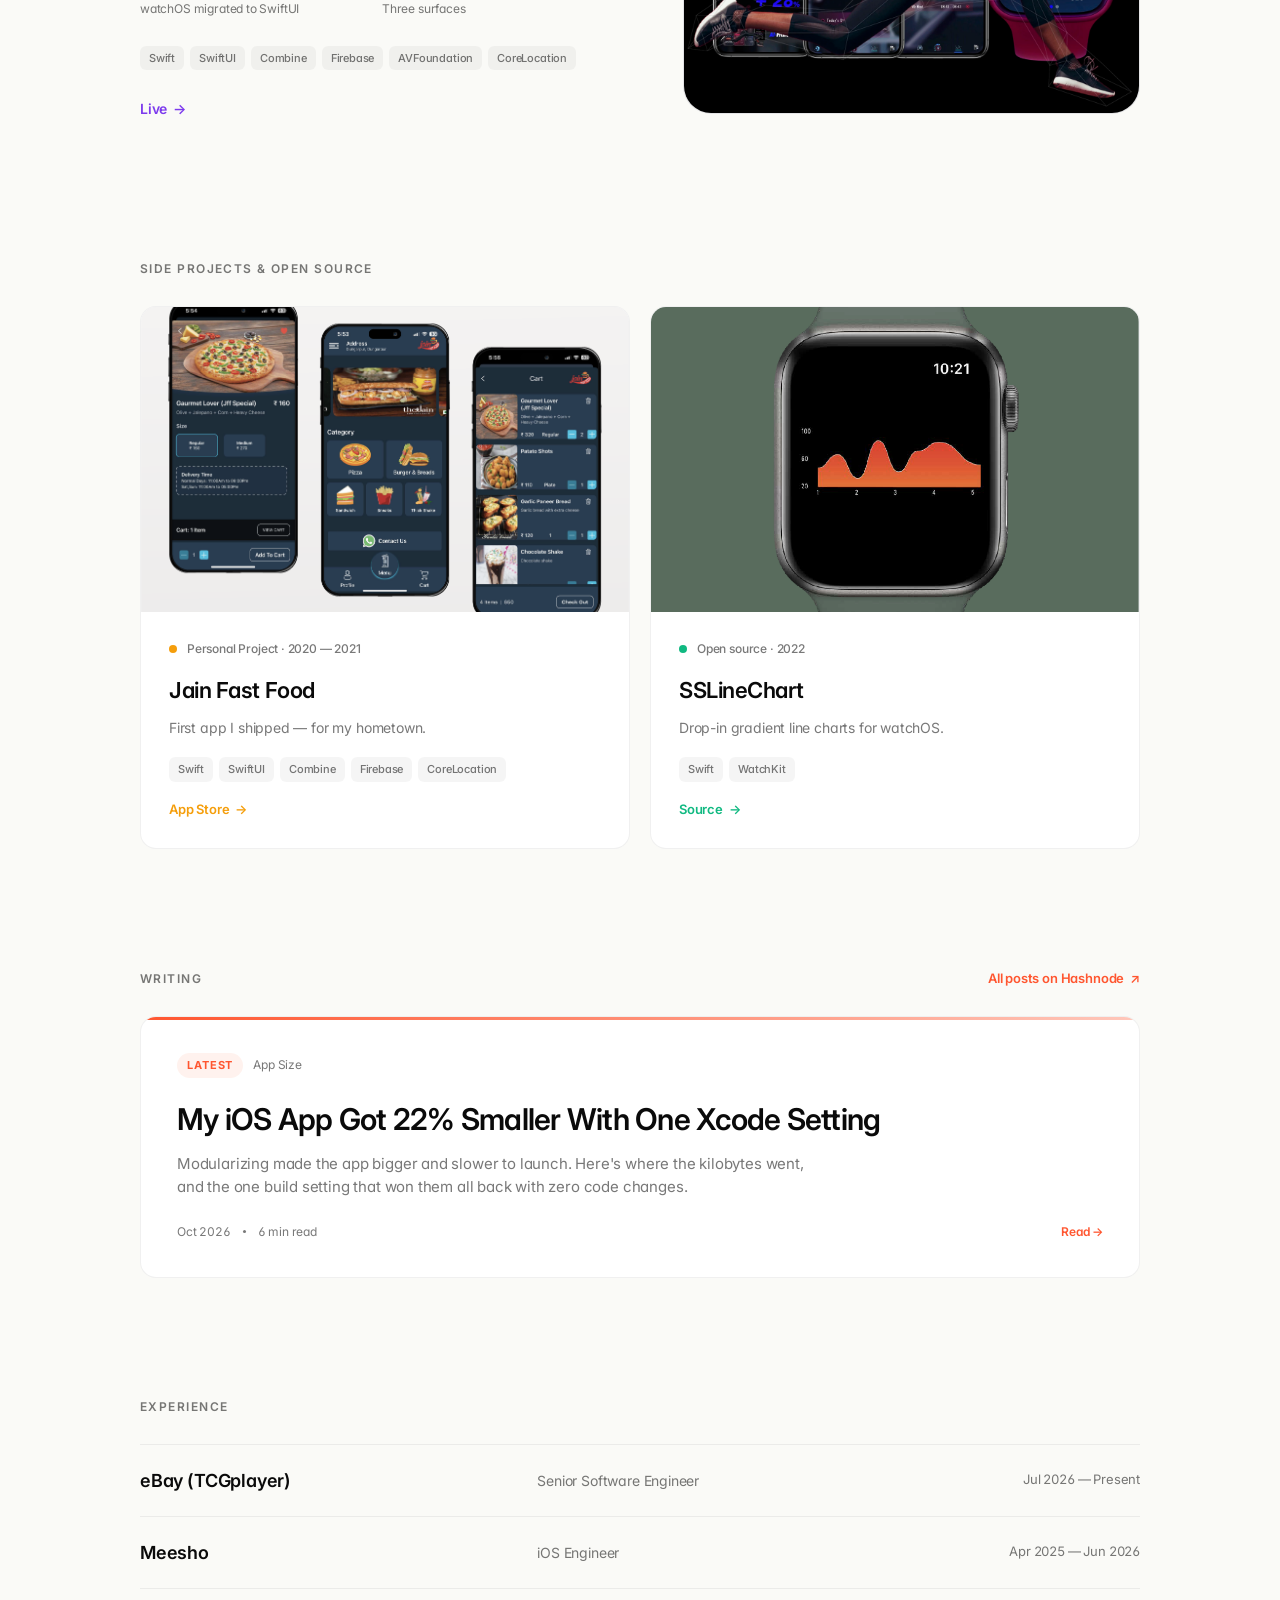
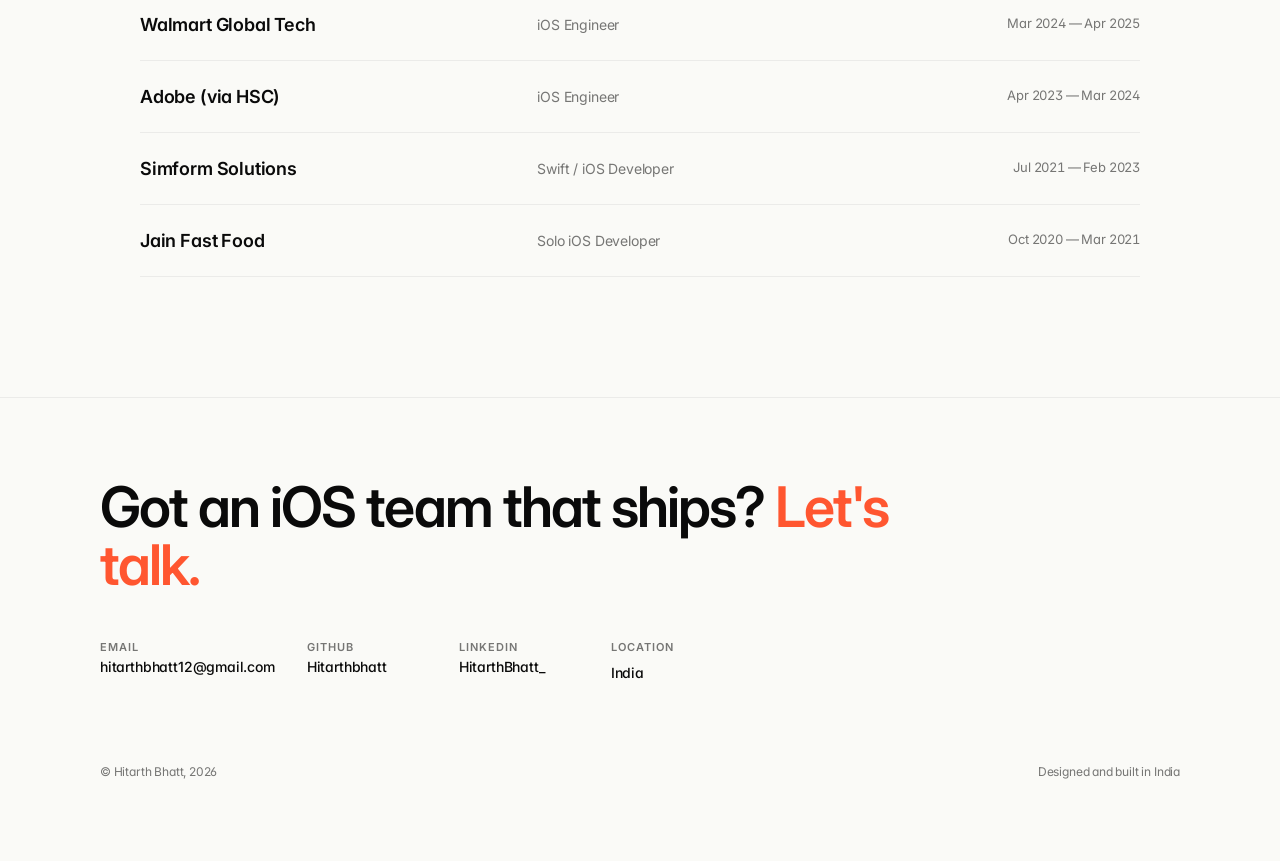
==== commit a4cc0b86: "feat: recent-writing rail on wide desktops Fixed rail in the right gutter (>=1680px) listing the 5 l" ====
--- a/index.html
+++ b/index.html
@@ -86,6 +86,8 @@
     </section>
   </main>
 
+  <aside class="rail" data-render="rail" aria-label="Recent writing"></aside>
+
   <footer id="contact" class="footer" data-render="footer">
     <div class="footer__inner">
       <div class="footer__cta">
@@ -100,6 +102,7 @@
   </footer>
 
   <script src="js/data.js"></script>
+  <script src="js/posts.js"></script>
   <script src="js/render.js"></script>
 </body>
 </html>
--- a/css/style.css
+++ b/css/style.css
@@ -603,6 +603,57 @@
   flex-wrap: wrap;
   gap: 16px;
 }
+
+/* ---------- Recent writing rail (wide desktops only) ---------- */
+.rail { display: none; }
+@media (min-width: 1680px) {
+  .rail {
+    display: block;
+    position: fixed;
+    top: 104px;
+    left: calc(50% + 540px + 32px);
+    width: min(280px, calc(50vw - 540px - 64px));
+    max-height: calc(100vh - 136px);
+    overflow-y: auto;
+    z-index: 10;
+    transition: opacity 0.2s ease;
+  }
+}
+.rail--hidden { opacity: 0; pointer-events: none; }
+.rail__label { margin-bottom: 8px; }
+.rail__post {
+  display: block;
+  padding: 16px 0;
+  border-bottom: 1px solid var(--subtle);
+  color: inherit;
+}
+.rail__cover {
+  width: 100%;
+  aspect-ratio: 1.9;
+  object-fit: cover;
+  border-radius: 10px;
+  border: 1px solid var(--subtle);
+  margin-bottom: 12px;
+}
+.rail__meta {
+  font-size: 11px;
+  color: var(--muted);
+  font-variant-numeric: tabular-nums;
+}
+.rail__title {
+  margin-top: 4px;
+  font-size: 14px;
+  font-weight: 600;
+  line-height: 1.35;
+  letter-spacing: -0.015em;
+  display: -webkit-box;
+  -webkit-line-clamp: 2;
+  -webkit-box-orient: vertical;
+  overflow: hidden;
+  transition: color 0.18s ease;
+}
+.rail__post:hover .rail__title { color: var(--accent); }
+.rail__all { margin-top: 16px; }
 
 /* ---------- Responsive ---------- */
 @media (max-width: 900px) {
